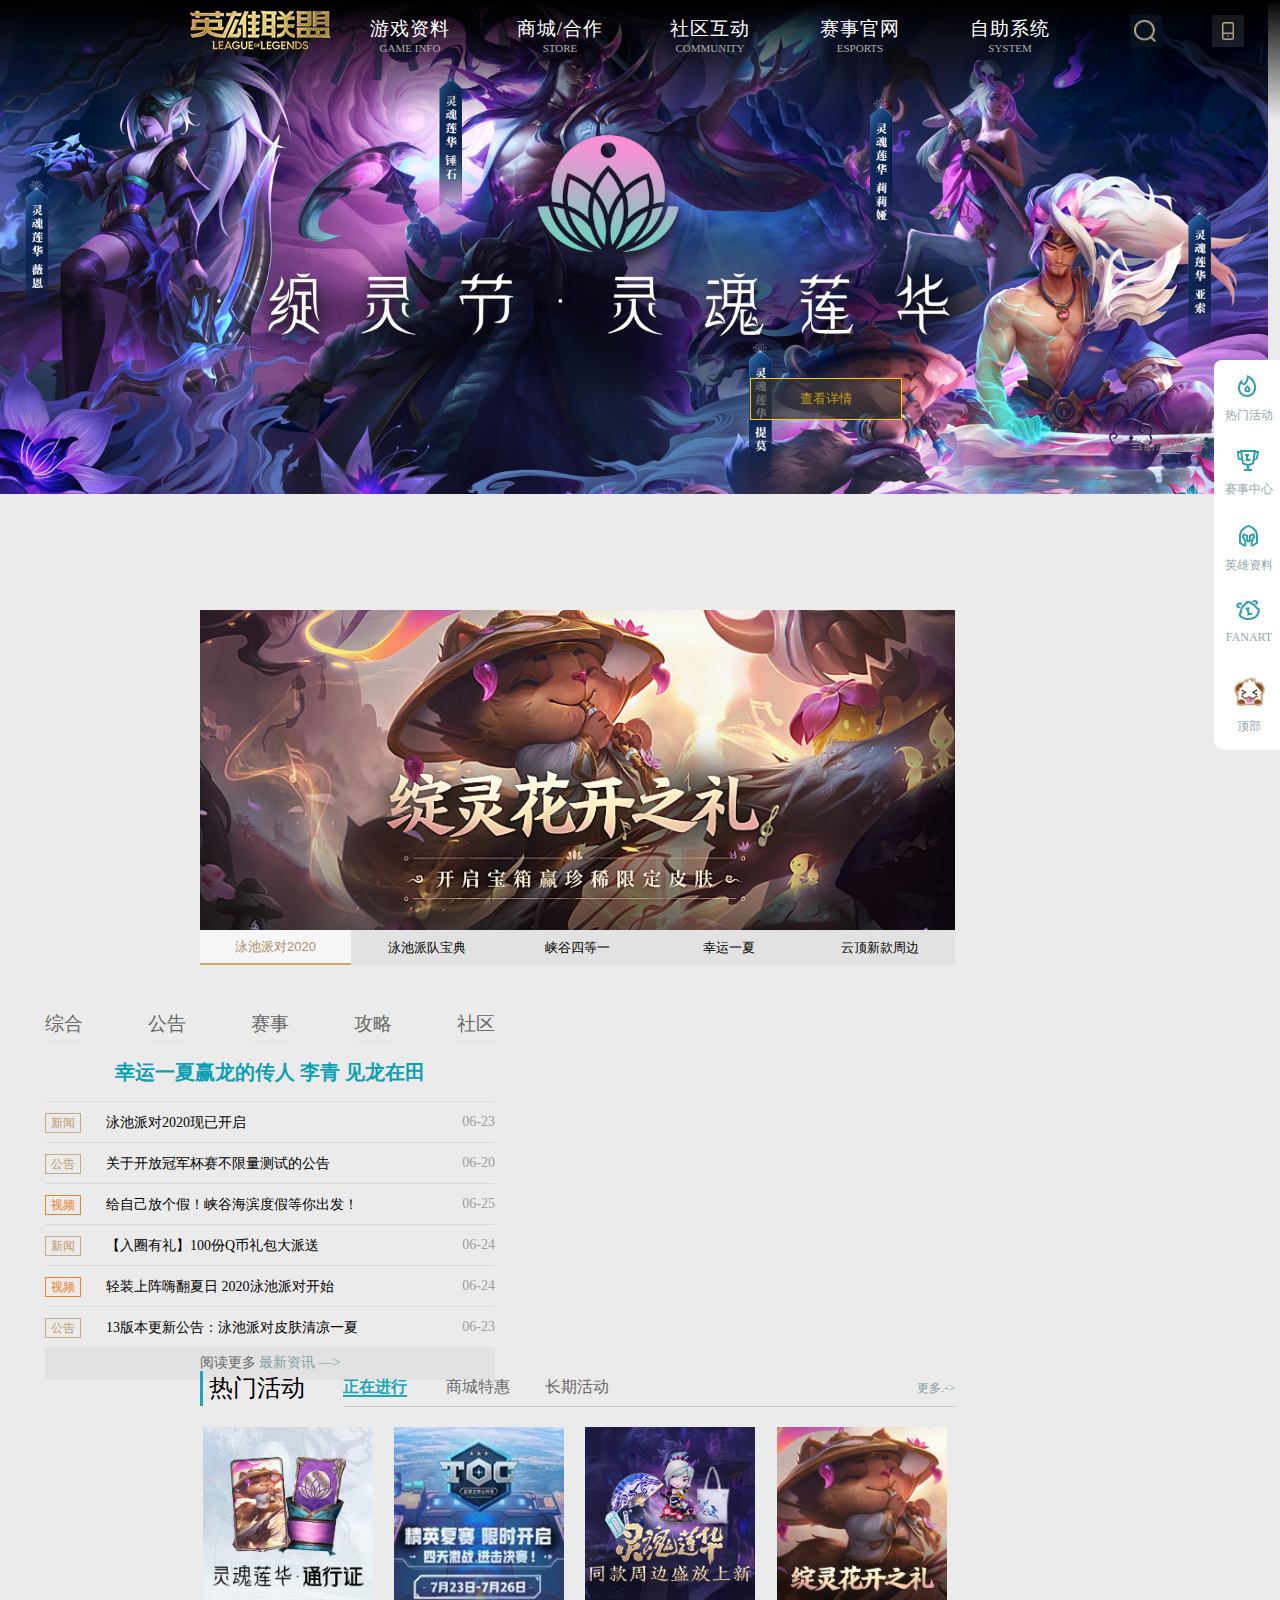
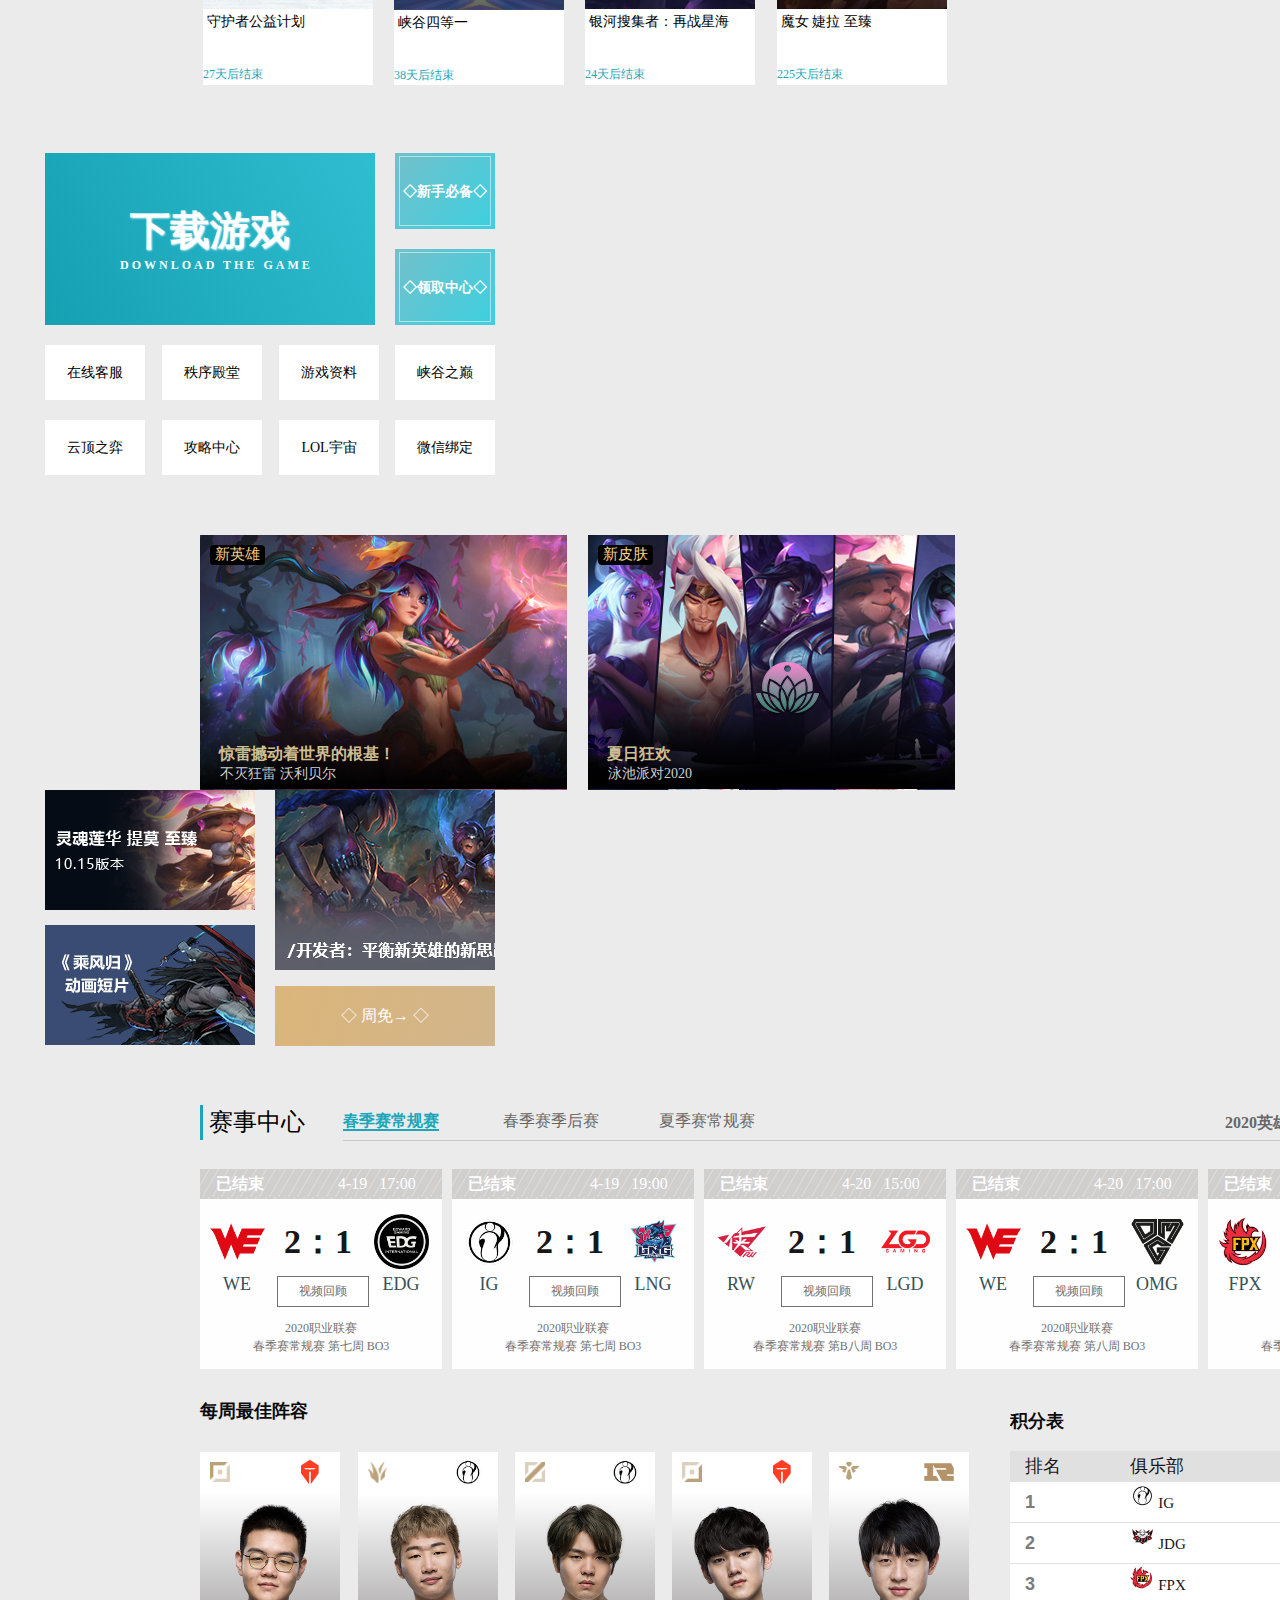
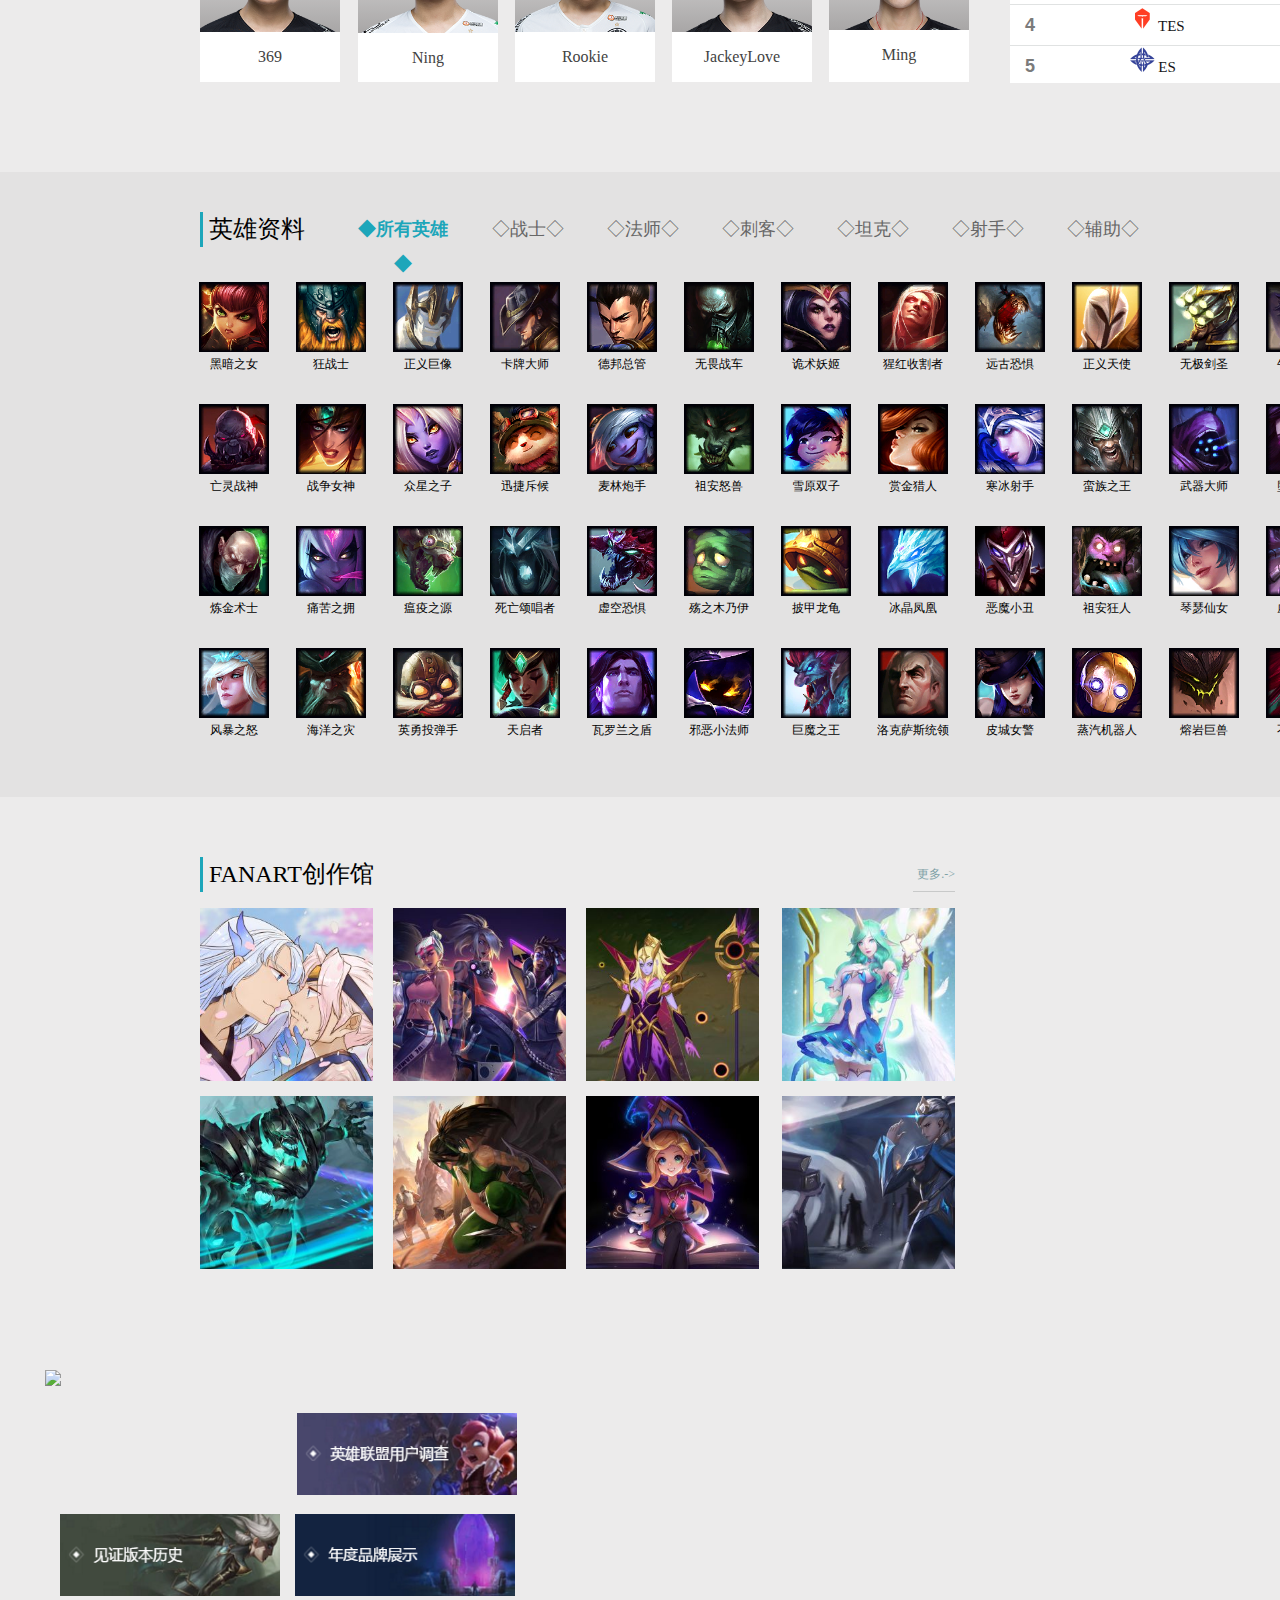
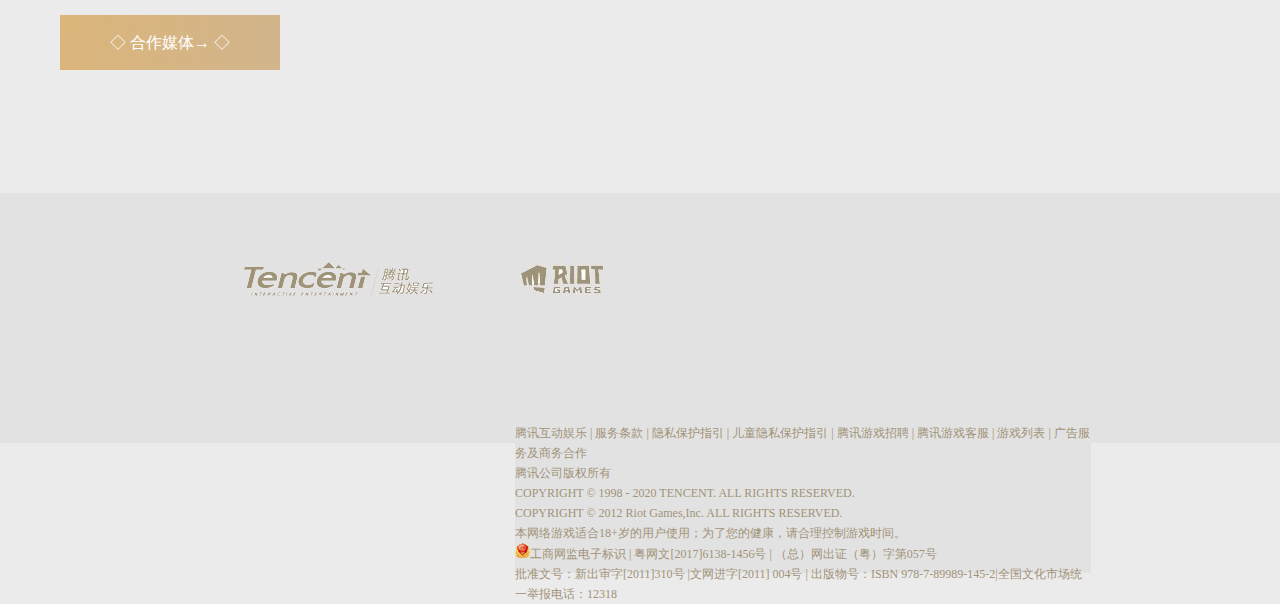
==== sign-index.html @ ac01cfb5 "154546" ====
<!DOCTYPE html>
<html lang="en">
<head>
    <meta charset="UTF-8">
    <base target="_blank" />     <!--全局定义a标签打开通过新窗口打开_black -->
    <meta name="viewport" content="width=device-width, initial-scale=1.0">
    <title>英雄联盟登录页面</title>
    <link rel="stylesheet" href="css/sign-index.css" type="text/css" media="all"/>
</head>
<body>
<!-- 头部内容 -->
<img src="img/000.jpg" id='big-img'>
<div id='comm-topact' name='comm-topact'>
    <a href="index.html" target="_blank"><img src="img/logo-public.png"></a>
    <ul class='head-ul'>
        <li>
            <a href="https://lol.qq.com/data/info-heros.shtml">
                <span class="head-ul-title">游戏资料</span>
                <span class="head-ul-subtitle">GAME INFO</span>
            </a>
        </li>
        <li>
            <a href="https://lolriotmall.qq.com/index.shtml">
                <span class="head-ul-title">商城/合作</span>
                <span class="head-ul-subtitle">STORE</span>
            </a>
        </li>
        <li>
            <a href="https://lol.qq.com/act/a20180904community/page1.html">
                <span class="head-ul-title">社区互动</span>
                <span class="head-ul-subtitle">COMMUNITY</span>
            </a>
        </li>
        <li>
            <a href="https://lpl.qq.com/">
                <span class="head-ul-title">赛事官网</span>
                <span class="head-ul-subtitle">ESPORTS</span>
            </a>
        </li>
        <li>
            <a href="http://lol.qq.com/act/a20170515rename/">
                <span class="head-ul-title">自助系统</span>
                <span class="head-ul-subtitle">SYSTEM</span>
            </a>
        </li>
    </ul>
</div>

<!-- 搜索/登录/手机端 -->
<div id='head-userinfo-normal'>
    <a href="https://lol.qq.com/search/index.shtml?order=sIdxTime&page=1&type=ALL&keyword=lol"><img src="img/6.jpg" id='img1'></a>
    <a href="https://lol.qq.com/app/index.html"><img src="img/7.jpg" id='img2'></a>
    <img src="img/9.jpg" id='img2-1'>
    <a href="sign-in-page.html"><img src="img/hollow.jpg" id='img3'></a>
    <div id='welcome' style="margin-left: 10px;">hollow <span style='margin-left: 5px;color:#fcebb8;'>欢迎</span></div>
    <a href="index.html" target="_self" id='sign'>[注销]</a>

    <div id="head-login-hover">
        <span>艾欧尼亚</span>   <span>hollow</span>

        <div class="middle">
            <div class="middle-left" style="float:left"><img src="img/head-login-hover-img.png" style="width: 60px;"><br>最强王者</div>
            <div class="middle-right">
                <span>99999<br><w>总场次</w></span>
                <span>100%<br><w>胜率</w></span>
                <span>99999<br><w>点券</w></span>
                <span>99999<br><w>蓝色精粹</w></span>
            </div>
        </div>

        <br><br><br><br>
        <a href="backstage.html" id='Personal-Center' style="cursor: pointer;">进入个人中心</a>
    </div>
</div>

<!-- 查看详情 -->
<div id="top-act-link">
    <a href="https://lol.qq.com/act/a20200624pool/index.html?e_code=507041"><span>查看详情</span></a>
</div>

<!-- 历史版本 -->
<div id='top-version'>
    当前游戏版本：<span>Ver10.13</span>
    <div id="top-version-link">
        <a href="http://lol.qq.com/gicp/news/410/31791235.html"><span>版本详情</span></a>
    </div>
</div>

<!-- 遮罩层 -->
<div id='head-normal'></div>
<!-- 隐藏div -->
<div class='head-nav-sub-inner'>
    <ul style="margin-left: 370px;">
        <li><a href="https://lol.qq.com/download.shtml?ADTAG=innercop.lol.web.top">游戏下载</a></li>
        <li><a href="https://lol.qq.com/data/newbie-what.shtml">新手指导</a></li>
        <li><a href="https://lol.qq.com/data/info-heros.shtml">资料库</a></li>
        <li><a href="https://lol.qq.com/tft/#/intro">云顶之弈</a></li>
        <li><a href="https://101.qq.com/?ADTAG=cooperation.glzx.web">攻略中心</a></li>
        <li><a href="https://lol.qq.com/nexus/pc/?chanid=127">开发者基地</a></li>
        <li><a href="https://lol.qq.com/act/a20171205hextech/">海克斯战利品库</a></li>
        <li><a href="https://yz.lol.qq.com/zh_CN/">英雄联盟宇宙</a></li>
    </ul>
    <ul>
        <li><a href="https://lol.qq.com/comm-htdocs/pay/new_index.htm?t=lol">点券充值</a></li>
        <li><a href="https://daoju.qq.com/lol/">道具城</a></li>
        <li><a href="https://lolriotmall.qq.com/index.shtml?ADTAG=lol.rk.gw.top&adunionsid=gwtop">周边商城</a></li>
        <li><a href="https://lol.qq.com/act/a20161011mvm/index.htm">LOL桌游</a></li>
        <li><a href="https://lpl.qq.com/es/act/a20170731cmb/">LOL信用卡</a></li>
        <li><a href="https://cafe.qq.com/tpl/lol/index.html">网吧特权</a></li>
        <li><a href="https://lol.qq.com/act/a20181124novel/?ADTAG=innercop.lol.web.top">电竞小说</a></li>
    </ul>
    <ul>
        <li><a href="https://lol.qq.com/act/a20180904community/page1.html">官方社区</a></li>
        <li><a href="https://lol.qq.com/v/v2/index.shtml">视频中心</a></li>
        <li><a href="https://bbs.lol.qq.com/forum.php">官方论坛</a></li>
        <li><a href="https://lol.qq.com/act/a20160425wxlol/">官方微信</a></li>
        <li><a href="https://weibo.com/login.php">官方微博</a></li>
        <li><a href="https://tr.lol.qq.com/">玩家创作观</a></li>
        <li><a href="https://kol.qq.com/">作者入驻计划</a></li>
        <li><a href="https://lol.qq.com/act/a20180418yxny/">玩家服务</a></li>
    </ul>
    <ul>
        <li><a href="https://lpl.qq.com/es/lpl/2020/">LPL职业联赛</a></li>
        <li><a href="https://lpl.qq.com/es/ldl/2020/">LDL发展联赛</a></li>
        <li><a href="https://lpl.qq.com/es/worlds/2019/index.html">全球总决赛</a></li>
        <li><a href="https://lpl.qq.com/act/a20191127allstar/index.html">全明星赛</a></li>
        <li><a href="https://lpl.qq.com/es/msc/2020/">季中杯</a></li>
        <li><a href="https://lpl.qq.com/act/a20191125dmcup/index.html">德玛西亚杯</a></li>
        <li><a href="https://lpl.qq.com/es/lcl/2020/index.html">全国高校联赛</a></li>
    </ul>
    <ul>
        <li><a href="https://kf.qq.com/product/lol.html?pc_scene=web">联系客服</a></li>
        <li><a href="https://lol.qq.com/act/a20170608transferzone/index.html?ADTAG=innercop.lol.web.top">转区系统</a></li>
        <li><a href="https://lol.qq.com/act/a20151118fh/">封号查询</a></li>
        <li><a href="https://lol.qq.com/act/a20200227logout/">账号注销</a></li>
        <li><a href="https://lol.qq.com/act/a20190528lolscore/">信誉分系统</a></li>
        <li><a href="https://lol.qq.com/act/a20150326dqpd/">服务器状态查询</a></li>
        <li><a href="https://lol.qq.com/act/a20171108ambient/index.html">秩序殿堂</a></li>
        <li><a href="https://lol.qq.com/act/a20191210super/index.shtml">峡谷之巅</a></li>
    </ul>
</div>

<!-- 首页内容  -->
<div id='Home-page-content'>
    <div class='promo'>
        <div class='promo-1'>
            <a href="https://lol.qq.com/act/a20200624pool/index.html?e_code=500131"><img src="img/1.jpeg"></a>
            <a href="https://lol.qq.com/news/detail.shtml?docid=8394334515208474538&e_code=500130"><img src="img/2.jpeg"></a>
            <a href="https://lol.qq.com/act/a20200529pool/index.html?e_code=500134"><img src="img/3.jpeg"></a>
            <a href="https://lol.qq.com/act/a20200626lucky/index.html?e_code=500130"><img src="img/4.jpeg"></a>
            <a href="https://lolriotmall.qq.com/list.shtml?ADTAG=lolriotmall.pc.lolgw.ad&e_code=500134&tagid=327"><img src="img/5.jpeg"></a>
        </div>
        <div class='promo-2'>
            <input type="button" value="泳池派对2020" style="color:#ab8e66;background-color:#f7f6f6;border-bottom: 2px #cea861 solid">
            <input type="button" value="泳池派队宝典">
            <input type="button" value="峡谷四等一">
            <input type="button" value="幸运一夏">
            <input type="button" value="云顶新款周边">
        </div>
    </div>
    <!-- 新闻 -->
    <div class='r-promo'>
        <ul class="part-ul-title">
            <li style="margin-right:65px;">综合</li>
            <li style="margin-right:65px;">公告</li>
            <li>赛事</li>
            <li style="margin-left:65px;">攻略</li>
            <li style="margin-left:65px;">社区</li>
        </ul>
        <a href="https://lol.qq.com/act/a20200626lucky/index.html?docid=15998195233830277524" style="display: block;"><b>幸运一夏赢龙的传人 李青 见龙在田</b></a>
        <a href="https://lol.qq.com/news/detail.shtml?docid=8394334515208474538" style="display: none;"><b>泳池派对2020现已开启</b></a>
        <a href="https://lol.qq.com/v/v2/detail.shtml?docid=4212677861653074041" style="display: none;"><b>英雄麦克疯：缜密思路造就不败金身，全胜滔搏势</b></a>
        <a href="https://lol.qq.com/news/detail.shtml?docid=11683151068853094671" style="display: none;"><b>团战时期ADC到底应该如何站位，打谁才是首要</b></a>
        <a href="https://www.dadianjing.cn/info/48760.html?docid=6827360182686813266" style="display: none;"><b>外国网友看LPL-TES EDG：生活似乎对“淀粉”</b></a>
        <div class='part-ul-content'>
            <!-- 综合 -->
            <ul style="display: block;">
                <li><div class='xwen'>新闻</div><a href="https://lol.qq.com/news/detail.shtml?docid=8394334515208474538">泳池派对2020现已开启</a><span>06-23</span></li>
                <li><div class='ggao'>公告</div><a href="https://lol.qq.com/news/detail.shtml?docid=9309559812855113576">关于开放冠军杯赛不限量测试的公告</a><span>06-20</span></li>
                <li><div class='sping'>视频</div><a href="https://lol.qq.com/v/v2/detail.shtml?docid=103807286796765802">给自己放个假！峡谷海滨度假等你出发！</a><span>06-25</span></li>
                <li><div class='xwen'>新闻</div><a href="https://lol.qq.com/news/detail.shtml?docid=13626805041991976652">【入圈有礼】100份Q币礼包大派送</a><span>06-24</span></li>
                <li><div class='sping'>视频</div><a href="hhttps://lol.qq.com/v/v2/detail.shtml?docid=12176404362958963153">轻装上阵嗨翻夏日 2020泳池派对开始</a><span>06-24</span></li>
                <li><div class='ggao'>公告</div><a href="http://lol.qq.com/gicp/news/410/31791235.html?docid=12795953497911157690">13版本更新公告：泳池派对皮肤清凉一夏</a><span>06-23</span></li>
            </ul>
            <!-- 公告 -->
            <ul>
                <li><div class='ggao'>公告</div><a href="https://lol.qq.com/news/detail.shtml?docid=2786896027303154198">关于召唤师峡谷平衡性漏洞的说明</a><span>06-19</span></li>
                <li><div class='ggao'>公告</div><a href="https://lol.qq.com/news/detail.shtml?docid=3857344175978769220">泳池派对2020专题页面错误更正公告</a><span>06-24</span></li>
                <li><div class='xwen'>新闻</div><a href="https://lol.qq.com/act/a20200421weekfree/index.html?docid=11322396674856129839">6月26日免费英雄更新公告</a><span>06-24</span></li>
                <li><div class='ggao'>公告</div><a href="http://lol.qq.com/gicp/news/410/31791235.html?docid=12795953497911157690">10.13版本更新公告：泳池派对皮肤清凉一夏</a><span>06-23</span></li>
                <li><div class='ggao'>公告</div><a href="http://lol.qq.com/gicp/news/662/31791263.html?docid=6729575554284216126">10.13云顶之弈更新：装备限持星系来袭！</a><span>06-23</span></li>
                <li><div class='ggao'>公告</div><a href="https://lol.qq.com/news/detail.shtml?docid=9309559812855113576">关于开放冠军杯赛不限量测试的公告</a><span>06-20</span></li>
            </ul>
            <!-- 赛事 -->
            <ul>
                <li><div class='yle'>娱乐</div><a href="https://lol.qq.com/news/detail.shtml?docid=9654154481542312990">谁能阻止TES？IG与FPX可能性最大 但要满足这几...</a><span>06-27</span></li>
                <li><div class='sping'>视频</div><a href="https://lol.qq.com/v/v2/detail.shtml?docid=254601061968744290">英雄麦克疯：IG发育型上单回归黑暗势力喜提首胜</a><span>06-27</span></li>
                <li><div class='sping'>视频</div><a href="https://lol.qq.com/v/v2/detail.shtml?docid=9665605422575087111">我是选手：正义巨像，英雄登场</a><span>06-27</span></li>
                <li><div class='sping'>视频</div><a href="https://lol.qq.com/v/v2/detail.shtml?docid=6740299057922833432">选手靠谱时刻：knight和369采访秀恩爱？</a><span>06-27</span></li>
                <li><div class='xwen'>新闻</div><a href="https://lol.qq.com/news/detail.shtml?docid=6686085271757440092">重磅！亚奥理事会与国际电子竞技联合会达成战略...</a><span>06-27</span></li>
                <li><div class='yle'>娱乐</div><a href="https://lol.qq.com/news/detail.shtml?docid=9405799436311725229">FPX拒绝连败！SN志在两连胜</a><span>06-27</span></li>
            </ul>
            <!-- 攻略 -->
            <ul>
                <li><div class='sping'>视频</div><a href="https://lol.qq.com/v/v2/detail.shtml?docid=9344781319092582532">云顶之弈10.12高效上分阵容，一套源计划，轻松...</a><span>06-23</span></li>
                <li><div class='jxue'>教学</div><a href="https://lol.qq.com/news/detail.shtml?docid=8929839599932047422">左手六剑 右手六法——剑圣锐雯引领云顶10.12...</a><span>06-20</span></li>
                <li><div class='jxue'>教学</div><a href="https://lol.qq.com/news/detail.shtml?docid=5253086613782716854">10.12版本改动浅析 带上疾跑去征服世界吧！</a><span>06-20</span></li>
                <li><div class='jxue'>教学</div><a href="https://www.chaofan.com/news/lg5sjswsk8wnhke.html?docid=6671447800094168045">【排位黑科技】全能石是解开艾克封印的钥匙？</a><span>06-19</span></li>
                <li><div class='jxue'>教学</div><a href="http://l.zhangyoubao.com/news/3339809117998423987?docid=11724404719198451907/">高分段亦可快速上分：源计划新理解助你冠绝云顶</a><span>06-19</span></li>
                <li><div class='sping'>视频</div><a href="https://lol.qq.com/v/v2/detail.shtml?docid=6489839596945476356">最新SSS级吃分阵容抢先看！10.12最稳上分阵容！</a><span>06-18</span></li>
            </ul>
            <!-- 社区 -->
            <ul>
                <li><div class='sshi'>赛事</div><a href="https://www.dadianjing.cn/info/48758.html?docid=16852423123769537227">6月27日LPL海报：SN“画龙点睛”DMO“训狮表演”</a><span>06-27</span></li>
                <li><div class='sshi'>赛事</div><a href="https://lol.qq.com/news/detail.shtml?docid=565060660554638483">外国网友看LPL-iG V5：TS每一局都在上路开棋牌室</a><span>06-26</span></li>
                <li><div class='sshi'>赛事</div><a href="https://lol.qq.com/news/detail.shtml?docid=11827627702958251362">不破不立！既然Tian的“拙”藏不住 FPX何不下一...</a><span>06-26</span></li>
                <li><div class='sshi'>赛事</div><a href="https://www.scoregg.com/p/1155900?iframe=qq&docid=3470406989928267580">神评：什么时候来个周淑怡Rita鼓鼓同台？</a><span>06-26</span></li>
                <li><div class='yle'>娱乐</div><a href="https://www.chaofan.com/news/lorsqsosyk6kszl.html?docid=15471214025682806109">LPL排位日记：左手尝试开发安妮 Junjia苦练雪人？</a><span>06-25</span></li>
                <li><div class='sshi'>赛事</div><a href="https://www.scoregg.com/p/1155644?iframe=qq&docid=14763944423218236164">[里程碑] LNG.Duan个人LPL助攻数达到2000</a><span>06-24</span></li>
            </ul>
            <a href="https://lol.qq.com/news/index.shtml">
                <div class='part-ul-div'>阅读更多<span> 最新资讯 —></span></div>
            </a>
        </div>
    </div>

<!-- 热门活动 -->
<div id='activity' name='activity'>
    <div id='activity-hot'>&nbsp;热门活动</div>
    <div id='underway'>
        <span style="border-bottom:2px solid #1da6ba;color:#1da6ba;font-weight:bold;">正在进行</span>
        <span>商城特惠</span><span>长期活动</span>
    </div>
    <a href="https://lol.qq.com/activity/index.shtml" id='activity-more'>更多.-></a><br><br>
<!-- 正在进行 -->
<ul>
    <a href="https://lol.qq.com/act/a20191206charity/page3.html?e_code=500135">
        <div id='content' style="margin-left: 3px;">
            <img src="img/hot1.jpg" alt="守护者公益计划">&nbsp;守护者公益计划<span>27天后结束</span>
            <div id='content-inner'><span>守护者公益计划</span>2020慈善售卖 峡谷医院<br>2020-06-26 - 2020-07-24</div>
        </div>
    </a>
    <a href="https://lol.qq.com/act/a20200529pool/index.html?e_code=500135">
        <div id='content' style="margin-left: 21px;">
            <img src="img/hot2.jpg" alt="峡谷四等一">&nbsp;峡谷四等一<span>38天后结束</span>
            <div id='content-inner'><span>峡谷四等一</span>完成任务即有机会抽取泳池派对限定皮肤<br>2020-06-12 - 2020-07-22</div>
        </div>
    </a>
    <a href="https://lol.qq.com/act/a20200506tftgather/index.html?e_code=500135">
        <div id='content' style="margin-left: 21px;">
            <img src="img/hot3.jpg" alt="银河搜集者：再战星海">&nbsp;银河搜集者：再战星海<span>24天后结束</span>
            <div id='content-inner'><span>银河搜集者：再战星海</span>10.12版本卡牌集结，了解最新动态，领取丰厚奖励<br>2020-06-8 - 2020-07-8</div>
        </div>
    </a>
    <a href="https://lol.qq.com/act/a20171205hextech/?e_code=500135">
        <div id='content' style="margin-left: 22px;">
            <img src="img/hot4.jpg" alt="魔女 婕拉 至臻">&nbsp;魔女 婕拉 至臻<span>225天后结束</span>
            <div id='content-inner'><span>魔女 婕拉 至臻</span>100 至臻点（2020）兑换<br>2020-04-17 - 2021-01-29</div>
        </div>
    </a>
</ul>
<!-- 商城特惠 -->
<ul style="display: none;">
    <a href="https://lol.qq.com/act/a20200310blackfrost/index.html">
        <div id='content' style="margin-left: 3px;">
            <img src="img/hot5.jpg" title="黯星2020">&nbsp;&nbsp;黯星2020<span>长期活动</span>
            <div id='content-inner'><span>黯星2020</span>全新皮肤和炫彩上线<br>开启时间：2020-03-10</div>
        </div>
    </a>
    <a href="https://lol.qq.com/act/a20190909starguardian/index.html?e_code=489818#nav6">
        <div id='content' style="margin-left: 21px;">
            <img src="img/hot6.jpg" title="小小英雄第四系列">&nbsp;&nbsp;小小英雄第四系列<span>长期活动</span>
            <div id='content-inner'><span>小小英雄第四系列</span>软软、小志、团子、向你报到！<br>开启时间：2019-08-20</div>
        </div>
    </a>
    <a href="https://lol.qq.com/act/a20200624pool/index.html?e_code=500135">
        <div id='content' style="margin-left: 21px;">
            <img src="img/hot7.jpg" title="泳池派对2020">&nbsp;&nbsp;泳池派对2020<span>25天后结束</span>
            <div id='content-inner'><span>泳池派对2020</span>夏日狂欢<br>2020-06-24 - 2020-07-22</div>
        </div>
    </a>
    <a href="https://lolriotmall.qq.com/act/a20200611Book/index.html?ADTAG=lolriotmall.pc.lolhdzx.ad?e_code=500135">
        <div id='content' style="margin-left: 22px;">
            <img src="img/hot8.jpg" title="LOL官方设定集">&nbsp;&nbsp;LOL官方设定集<span>14天后结束</span>
            <div id='content-inner'><span>LOL官方设定集</span>LOL官方设定集首发上线，为您带来符文大陆的故事。<br>2020-0-12 - 2020-06-30</div>
        </div>
    </a>
</ul>
<!-- 长期活动 -->
<ul style="display: none;">
    <a href="https://lol.qq.com/act/a20200529eternals/index.html?e_code=500135">
        <div id='content' style="margin-left: 3px;">
            <img src="img/hot9.jpg" title="英雄联盟：永恒星碑">&nbsp;&nbsp;英雄联盟：永恒星碑<span>长期活动</span>
            <div id='content-inner'><span>英雄联盟：永恒星碑</span>即刻解锁，记录你的游戏精彩时刻<br>开启时间：2020-05-29</div>
        </div>
    </a>
    <a href="https://lolriotmall.qq.com/act/a20200113LPL/index.html?ADTAG=lolriotmall.pc.lolhdzx.ad">
        <div id='content' style="margin-left: 21px;">
            <img src="img/hot10.jpg" title="LPL X NIKE联名队服">&nbsp;&nbsp;LPL X NIKE联名队服<span>长期活动</span>
            <div id='content-inner'><span>LPL X NIKE联名队服</span>选手同款，LPL X NIKE联名队服已上线<br>开启时间：20120-01-13</div>
        </div>
    </a>
    <a href="https://lol.qq.com/act/a2019100110th/rewards.html?e_code=492752#anchor1">
        <div id='content' style="margin-left: 21px;">
            <img src="img/hot11.jpg" title="十周年最强福利">&nbsp;&nbsp;十周年最强福利<span>长期活动</span>
            <div id='content-inner'><span>十周年最强福利</span>限定皮肤 回馈 无限火力归来<br>2019-10-18</div>
        </div>
    </a>
    <a href="https://lol.qq.com/act/a20190528lolscore/?e_code=489313">
        <div id='content' style="margin-left: 22px;">
            <img src="img/hot12.jpg" title="英雄联盟信誉分查询">&nbsp;&nbsp;英雄联盟信誉分查询<span>长期活动</span>
            <div id='content-inner'><span>英雄联盟信誉分查询</span>希望各位玩家保持良好游戏行为，一起营造健康的游戏环境！<br>2019-09-09</div>
        </div>
    </a>
</ul>
</div>
<!-- 下载游戏 -->
<div id='download'>
    <a href="https://lol.qq.com/download.shtml?ADTAG=lolweb.v3" class='download-a'>
        <span class='download-chinese-word'>下载游戏</span>
        <span class='download-english-word'>DOWNLOAD THE GAME</span>
    </a>
    <a href="https://lol.qq.com/act/a20181228bootcamp/index.html" class='novice'><span>◇新手必备◇</span></a>
    <a href="https://lol.qq.com/act/a20180929awards/index.html?ADTAG=lolweb.v3#box2" class='receive'><span>◇领取中心◇</span></a>
    <ul>
        <a href="https://kf.qq.com/product/lol.html?pc_scene=web"><li style="margin-right: 17px;">在线客服</li></a>
        <a href="https://lol.qq.com/act/a20171108ambient/index.html"><li style="margin-right: 17px;">秩序殿堂</li></a>
        <a href="https://lol.qq.com/data/info-heros.shtml"><li style="margin-right: 16px;">游戏资料</li></a>
        <a href="https://lol.qq.com/act/a20191210super/index.shtml"><li>峡谷之巅</li></a>
        <a href="https://lol.qq.com/tft/#/intro"><li style="margin-right: 17px;">云顶之弈</li></a>
        <a href="https://101.qq.com/?ADTAG=cooperation.glzx.web"><li style="margin-right: 17px;">攻略中心</li></a>
        <a href="https://yz.lol.qq.com/zh_CN/"><li style="margin-right: 16px;">LOL宇宙</li></a>
        <a href="https://lol.qq.com/act/a20190507lolbdzx/index.html"><li>微信绑定</li></a>
    </ul>
</div>

<!-- 新英雄/新皮肤 -->
<div id="new-hero-and-skin">
    <div class='new-hero'>
        <a>新英雄</a>
        <span class='new-hero-title'>惊雷撼动着世界的根基！</span>
        <span class='new-hero-Subtitle'>不灭狂雷 沃利贝尔</span>
        <!-- 遮罩层 -->
        <div class='new-hero-normal'></div>
        <!-- 隐藏div -->
        <div class='new-hero-inner'>
            <span>不灭狂雷 沃利贝尔</span><a href="https://lol.qq.com/act/a20200513volibear/index.html"><input type="button" value="查看详情 →"></a>
        </div>
    </div>

    <div class='new-skin'>
        <a>新皮肤</a>
        <span class='new-skin-title'>夏日狂欢</span>
        <span class='new-skin-Subtitle'>泳池派对2020</span>
        <!-- 遮罩层 -->
        <div class='new-skin-normal'></div>
        <!-- 隐藏div -->
        <div class='new-skin-inner'>
            <span>西部天使2020</span><a href="https://lol.qq.com/act/a20200624pool/index.html"><input type="button" value="查看详情 →"></a>
        </div>
    </div>
</div>
</div>

<!-- 周免/西部天使/开发者日志 -->
<div id='week-free'>
    <div class='week-free-first'>
        <div class='first-inner'>
            <a href="http://lol.qq.com/gicp/news/410/31594096.html"><input type="button" value="查看详情"></a>
        </div>
    </div>
    
    <a href="http://lol.qq.com/nexus/pc/?chanid=127" class='week-free-second'>
        <div class='second-inner'>
            <span>/开发者日志：风暴欲临</span><br><span>沃利贝尔更新的最新进展，提前了解他的模型、语音及更多信息。</span>
        </div>
    </a>
    <a href="https://lol.qq.com/act/a20200407faction/index.html" class='week-free-third'></a>
    <div class='week-free-fourth'>◇ 周免→ ◇</div>
</div>

<!--周免 -->
<div class='free-hero'>
    <ul>
        <a href="https://lol.qq.com/data/info-defail.shtml?id=6" title="厄加特"><li style="background-image: url(img/hero/ejiate.png);background-size: 35px;"></li></a>
        <a href="https://lol.qq.com/data/info-defail.shtml?id=11" title="易"><li style="background-image: url(img/hero/jiansheng.png);background-size: 35px;"></li></a>
        <a href="https://lol.qq.com/data/info-defail.shtml?id=13" title="瑞兹"><li style="background-image: url(img/hero/liulang.png);background-size: 35px;"></li></a>
        <a href="https://lol.qq.com/data/info-defail.shtml?id=17" title="提莫"><li style="background-image: url(img/hero/timo.png);background-size: 35px;"></li></a>
        <a href="https://lol.qq.com/data/info-defail.shtml?id=22" title="艾希"><li style="background-image: url(img/hero/hanbing.png);background-size: 35px;"></li></a>
        <a href="https://lol.qq.com/data/info-defail.shtml?id=23" title="泰达米尔"><li style="background-image: url(img/hero/manwang.png);background-size: 35px;"></li></a>
        <a href="https://lol.qq.com/data/info-defail.shtml?id=69" title="卡西奥佩妮"><li style="background-image: url(img/hero/shenv.png);background-size: 35px;"></li></a>
        <a href="https://lol.qq.com/data/info-defail.shtml?id=85" title="凯南"><li style="background-image: url(img/hero/kainan.png);background-size: 35px;"></li></a>
        <a href="https://lol.qq.com/data/info-defail.shtml?id=86" title="盖伦"><li style="background-image: url(img/hero/gailun.png);background-size: 35px;"></li></a>
        <a href="https://lol.qq.com/data/info-defail.shtml?id=115" title="吉格斯"><li style="background-image: url(img/hero/zhadanren.png);background-size: 35px;"></li></a>
        <a href="https://lol.qq.com/data/info-defail.shtml?id=117" title="璐璐"><li style="background-image: url(img/hero/lulu.png);background-size: 35px;"></li></a>
        <a href="https://lol.qq.com/data/info-defail.shtml?id=121" title="卡兹克"><li style="background-image: url(img/hero/tanglang.png);background-size: 35px;"></li></a>
        <a href="https://lol.qq.com/data/info-defail.shtml?id=126" title="杰斯"><li style="background-image: url(img/hero/jiesi.png);background-size: 35px;"></li></a>
        <a href="https://lol.qq.com/data/info-defail.shtml?id=133" title="奎因"><li style="background-image: url(img/hero/kuiyin.png);background-size: 35px;"></li></a>
        <a href="https://lol.qq.com/data/info-defail.shtml?id=154" title="扎克"><li style="background-image: url(img/hero/zhake.png);background-size: 35px;"></li></a>
        <a href="https://lol.qq.com/data/info-defail.shtml?id=201" title="布隆"><li style="background-image: url(img/hero/bulong.png);background-size: 35px;"></li></a>
        <a href="https://lol.qq.com/data/info-defail.shtml?id=236" title="卢锡安"><li style="background-image: url(img/hero/luxian.png);background-size: 35px;"></li></a>
        <a href="https://lol.qq.com/data/info-defail.shtml?id=427" title="艾翁"><li style="background-image: url(img/hero/cuishen.png);background-size: 35px;"></li></a>
        <a href="https://lol.qq.com/data/info-defail.shtml?id=517" title="塞拉斯"><li style="background-image: url(img/hero/sailasi.png);background-size: 35px;"></li></a>
    </ul>
</div>

<!-- 皮肤介绍隐藏div -->
<div id='new-skin-container'>
    <ul>
        <a href="https://lol.qq.com/act/a20200526astronaut/index.html">
            <li class='new-skin-1'>
                <img src="img/new-skin-1.jpg"><div class='new-skin-1-1'>宇航员2020</div>
            </li>
        </a>
        <a href="https://lol.qq.com/act/a20200424fpxskin/index.html">
            <li class='new-skin-2'>
                <img src="img/new-skin-2.jpg"><div class='new-skin-2-2'>FPX冠军皮肤</div>
            </li>
        </a>
        <a href="https://lol.qq.com/act/a20200415fpxpreorder/index.html">
            <li class='new-skin-3'>
                <img src="img/new-skin-3.jpg"><div class='new-skin-3-3'>FPX浴火涅槃大礼包</div>
            </li>
        </a>
        <a href="https://lol.qq.com/act/a20200417coven/index.html">
            <li class='new-skin-4'>
                <img src="img/new-skin-4.jpg"><div class='new-skin-4-4'>魔女2020</div>
            </li>
        </a>
        <a href="https://lol.qq.com/act/a20200407worldbreaker/index.html">
            <li class='new-skin-5'>
                <img src="img/new-skin-5.jpg"><div class='new-skin-5-5'>创世魔神2020</div>
            </li>
        </a>
        <a href="https://lol.qq.com/act/a20200402aprilfool/index.html">
            <li class='new-skin-6'>
                <img src="img/new-skin-6.jpg"><div class='new-skin-6-6'>愚人节2020</div>
            </li>
        </a>
        <a href="https://lol.qq.com/act/a20200329rpg/index.html">
            <li class='new-skin-7' style="float: right;margin-right: 0px;">
                <img src="img/new-skin-7.jpg"><div class='new-skin-7-7'>峡谷勇者2020</div>
            </li>
        </a>
    </ul>
</div>

<!-- 赛事中心 -->
<div id='match-center'>
    <div id='match-center-title'>&nbsp;赛事中心</div>
    <div id='match-center-subtitle'>
        <span style="border-bottom:2px solid #1da6ba;color:#1da6ba;font-weight:bold;">春季赛常规赛</span>
        <span>春季赛季后赛</span><span>夏季赛常规赛</span>
    </div>
    <a href="https://lpl.qq.com/es/lpl/2020/" class='match-center-occupation'>2020英雄联盟职业联赛</a>
    <a href="https://lpl.qq.com/" id='match-center-more'>更多.-></a><br><br>
<!-- 春季赛常规赛 -->
<ul>
    <div id='match-center-div-1' class="show1">
        <li style="margin-right: 10px;">
            <div class='match-center-li'>已结束 <span>4-19 &nbsp;&nbsp;17:00</span></div>

            <div class='match-center-left-img'><img src='img/WE.png'>WE</div>
            <div class='match-center-score'>2：1<a href="https://lpl.qq.com/es/video_detail.shtml?nid=36240" class='video-review'>视频回顾</a></div>
            <div class='match-center-right-img'><img src='img/EDG.png'>EDG</div>
            <div class='match-center-foot'>2020职业联赛<br>春季赛常规赛 第七周 BO3</div>
        </li>

        <li style="margin-right: 10px;">
            <div class='match-center-li'>已结束 <span>4-19 &nbsp;&nbsp;19:00</span></div>

            <div class='match-center-left-img'><img src='img/IG.png'>IG</div>
            <div class='match-center-score'>2：1<a href="https://lpl.qq.com/es/video_detail.shtml?nid=36247" class='video-review'>视频回顾</a></div>
            <div class='match-center-right-img'><img src='img/LNG.png'>LNG</div>
            <div class='match-center-foot'>2020职业联赛<br>春季赛常规赛 第七周 BO3</div>
        </li>

        <li style="margin-right: 10px;">
            <div class='match-center-li'>已结束 <span>4-20 &nbsp;&nbsp;15:00</span></div>

            <div class='match-center-left-img'><img src='img/RW.png'>RW</div>
            <div class='match-center-score'>2：1<a href="https://lpl.qq.com/es/video_detail.shtml?nid=36255" class='video-review'>视频回顾</a></div>
            <div class='match-center-right-img'><img src='img/LGD.png'>LGD</div>
            <div class='match-center-foot'>2020职业联赛<br>春季赛常规赛 第B八周 BO3</div>
        </li>

        <li style="margin-right: 10px;">
            <div class='match-center-li'>已结束 <span>4-20 &nbsp;&nbsp;17:00</span></div>

            <div class='match-center-left-img'><img src='img/WE.png'>WE</div>
            <div class='match-center-score'>2：1<a href="https://lpl.qq.com/es/video_detail.shtml?nid=36263" class='video-review'>视频回顾</a></div>
            <div class='match-center-right-img'><img src='img/OMG.png'>OMG</div>
            <div class='match-center-foot'>2020职业联赛<br>春季赛常规赛 第八周 BO3</div>
        </li>

        <li style="margin-right: 0px;">
            <div class='match-center-li'>已结束 <span>4-20 &nbsp;&nbsp;19:00</span></div>

            <div class='match-center-left-img'><img src='img/FPX.png'>FPX</div>
            <div class='match-center-score'>2：1<a href="https://lpl.qq.com/es/video_detail.shtml?nid=36266" class='video-review'>视频回顾</a></div>
            <div class='match-center-right-img'><img src='img/TES.png'>TES</div>
            <div class='match-center-foot'>2020职业联赛<br>春季赛常规赛 第八周 BO3</div>
        </li>
<!-- 每周最佳阵容 -->
        <div id='people'><span>每周最佳阵容</span>
            <div style="margin-right: 18px;">
                <img src="img/top.png" class='people-img-1'>
                <img src='img/TES.png' class='people-img-2'>
                <img src='img/369.png' class='people-img-3'>
                369
            </div>
            <div style="margin-right: 17px;">
                <img src="img/wild.png" class='people-img-1'>
                <img src='img/IG.png' class='people-img-2'>
                <img src='img/Ning.png' class='people-img-3'>
                Ning
            </div>
            <div style="margin-right: 17px;">
                <img src="img/mid.png" class='people-img-1'>
                <img src='img/IG.png' class='people-img-2'>
                <img src='img/Rookie.png' class='people-img-3'>
                Rookie
            </div>
            <div style="margin-right: 17px;">
                <img src="img/lower.png" class='people-img-1'>
                <img src='img/TES.png' class='people-img-2'>
                <img src='img/JackeyLove.png' class='people-img-3'>
                JackeyLove
            </div>
            <div>
                <img src="img/auxiliary.png" class='people-img-1'>
                <img src='img/RNG.png' class="people-img-2">
                <img src='img/Ming.png' class='people-img-3'>
                Ming
            </div>
        </div>
<!--积分表 -->
        <div id='ranking-list-title'><span>积分表</span>
            <div class='ranking-list'>
                <div>
                    <span style="color:#151517;margin-left: 15px;display: inline-block;width: 100px;">排名</span>
                    <span style="display: inline-block;width: 120px;">俱乐部</span>
                    <span style="margin-left: 45px;display: inline-block;width: 50px;">胜负</span>
                    <span style="margin-left: 29px;display: inline-block;">积分</span>
                </div>
                <div>
                    <span class='ranking-list-span1'>1</span>
                    <span class='ranking-list-span2'><img src='img/IG.png'> IG</span>
                    <span class='ranking-list-span3'>14/2</span>
                    <span class='ranking-list-span4'>14</span>
                </div>
                <div>
                    <span class='ranking-list-span1'>2</span>
                    <span class='ranking-list-span2'><img src='img/JDG.png'> JDG</span>
                    <span class='ranking-list-span3'>12/2</span>
                    <span class='ranking-list-span4'>12</span>
                </div>
                <div>
                    <span class='ranking-list-span1'>3</span>
                    <span class='ranking-list-span2'><img src='img/FPX.png'> FPX</span>
                    <span class='ranking-list-span3'>12/4</span>
                    <span class='ranking-list-span4'>12</span>
                </div>
                <div>
                    <span class='ranking-list-span1'>4</span>
                    <span class='ranking-list-span2'><img src='img/TES.png'> TES</span>
                    <span class='ranking-list-span3'>11/5</span>
                    <span class='ranking-list-span4'>11</span>
                </div>
                <div>
                    <span class='ranking-list-span1'>5</span>
                    <span class='ranking-list-span2'><img src='img/ES.png'> ES</span>
                    <span class='ranking-list-span3'>11/5</span>
                    <span class='ranking-list-span4'>11</span>
                </div>
                <div>
                    <span class='ranking-list-span1'>6</span>
                    <span class='ranking-list-span2'><img src='img/EDG.png'> EDG</span>
                    <span class='ranking-list-span3'>9/7</span>
                    <span class='ranking-list-span4'>9</span>
                </div>
                <div>
                    <span class='ranking-list-span1'>7</span>
                    <span class='ranking-list-span2'><img src='img/RNG.png'> RNG</span>
                    <span class='ranking-list-span3'>8/8</span>
                    <span class='ranking-list-span4'>8</span>
                </div>
                <div>
                    <span class='ranking-list-span1'>8</span>
                    <span class='ranking-list-span2'><img src='img/WE.png'> WE</span>
                    <span class='ranking-list-span3'>8/8</span>
                    <span class='ranking-list-span4'>8</span>
                </div>
                <div>
                    <span class='ranking-list-span1'>9</span>
                    <span class='ranking-list-span2'><img src='img/VG.png'> VG</span>
                    <span class='ranking-list-span3'>7/9</span>
                    <span class='ranking-list-span4'>7</span>
                </div>
                <div>
                    <span class='ranking-list-span1'>10</span>
                    <span class='ranking-list-span2'><img src='img/BLG.png'> BLG</span>
                    <span class='ranking-list-span3'>7/9</span>
                    <span class='ranking-list-span4'>7</span>
                </div>
                <div>
                    <span class='ranking-list-span1'>11</span>
                    <span class='ranking-list-span2'><img src='img/SN.png'> SN</span>
                    <span class='ranking-list-span3'>7/9</span>
                    <span class='ranking-list-span4'>7</span>
                </div>
                <div>
                    <span class='ranking-list-span1'>12</span>
                    <span class='ranking-list-span2'><img src='img/RW.png'> RW</span>
                    <span class='ranking-list-span3'>7/9</span>
                    <span class='ranking-list-span4'>7</span>
                </div>
                <div>
                    <span class='ranking-list-span1'>13</span>
                    <span class='ranking-list-span2'><img src='img/OMG.png'> OMG</span>
                    <span class='ranking-list-span3'>7/9</span>
                    <span class='ranking-list-span4'>7</span>
                </div>
                <div>
                    <span class='ranking-list-span1'>14</span>
                    <span class='ranking-list-span2'><img src='img/DMO.png'> DMO</span>
                    <span class='ranking-list-span3'>6/10</span>
                    <span class='ranking-list-span4'>6</span>
                </div>
                <div>
                    <span class='ranking-list-span1'>15</span>
                    <span class='ranking-list-span2'><img src='img/LGD.png'> LGD</span>
                    <span class='ranking-list-span3'>5/11</span>
                    <span class='ranking-list-span4'>5</span>
                </div>
                <div>
                    <span class='ranking-list-span1'>16</span>
                    <span class='ranking-list-span2'><img src='img/LNG.png'> LNG</span>
                    <span class='ranking-list-span3'>5/11</span>
                    <span class='ranking-list-span4'>5</span>
                </div>
                <div>
                    <span class='ranking-list-span1'>17</span>
                    <span class='ranking-list-span2'><img src='img/V5.png'> V5</span>
                    <span class='ranking-list-span3'>0/16</span>
                    <span class='ranking-list-span4'>0</span>
                </div>
            </div>
        </div>
    </div>
<!-- 春季赛后季赛 -->
    <div id='match-center-div-2' class="show2" style="display: none;">
        <div class='round-1'><span>第一轮</span>
            <div class="round-1-body">
                <span>已结束</span>4月22日 17:00
                <a href="https://lpl.qq.com/es/stats.shtml?bmid=6124" class='sju' style="margin-left: 20px;margin-right: 5px;">数据</a>
                <a href="https://lpl.qq.com/es/video_detail.shtml?nid=36298" class='sping' style="margin-right: 0px;">视频</a>
                <div class="team-div"><img src="img/ES.png"><span>ES</span></div><div class='team-sore'>1</div>
                <div class="team-div"><img src="img/WE.png"><span>WE</span></div><div class='team-sore' style="background: #86a2ad;">3</div>
            </div>
            <div class="round-1-body">
                <span>已结束</span>4月23日 17:00
                <a href="https://lpl.qq.com/es/video_detail.shtml?nid=36298" class='sju' style="margin-left: 20px;margin-right: 5px;">数据</a>
                <a href="https://lpl.qq.com/es/video_detail.shtml?nid=36317" class='sping' style="margin-right: 0px;">视频</a>
                <div class="team-div"><img src="img/EDG.png"><span>EDG</span></div><div class='team-sore' style="background: #86a2ad;">3</div>
                <div class="team-div"><img src="img/RNG.png"><span>RNG</span></div><div class='team-sore'>1</div>
            </div>
        </div>
        <!-- 空隙 -->
        <div id='Gap'></div>

        <div class='round-1'><span>第二轮</span>
            <div class="round-1-body">
                <span>已结束</span>4月24日 17:00
                <a href="https://lpl.qq.com/es/stats.shtml?bmid=6126" class='sju' style="margin-left: 20px;margin-right: 5px;">数据</a>
                <a href="https://lpl.qq.com/es/video_detail.shtml?nid=36334" class='sping' style="margin-right: 0px;">视频</a>
                <div class="team-div"><img src="img/TES.png"><span>TES</span></div><div class='team-sore' style="background: #86a2ad;">3</div>
                <div class="team-div"><img src="img/WE.png"><span>WE</span></div><div class='team-sore'>1</div>
            </div>
            <div class="round-1-body">
                <span>已结束</span>4月25日 17:00
                <a href="https://lpl.qq.com/es/stats.shtml?bmid=6127" class='sju' style="margin-left: 20px;margin-right: 5px;">数据</a>
                <a href="https://lpl.qq.com/es/video_detail.shtml?nid=36358" class='sping' style="margin-right: 0px;">视频</a>
                <div class="team-div"><img src="img/FPX.png"><span>FPX</span></div><div class='team-sore' style="background: #86a2ad;">3</div>
                <div class="team-div"><img src="img/EDG.png"><span>EDG</span></div><div class='team-sore'>1</div>
            </div>
        </div>
        <!-- 空隙 -->
        <div id='Gap'></div>

        <div class='round-1'><span>第三轮</span>
            <div class="round-1-body">
                <span>已结束</span>4月26日 17:00
                <a href="https://lpl.qq.com/es/stats.shtml?bmid=6128" class='sju' style="margin-left: 20px;margin-right: 5px;">数据</a>
                <a href="https://lpl.qq.com/es/video_detail.shtml?nid=36376" class='sping' style="margin-right: 0px;">视频</a>
                <div class="team-div"><img src="img/IG.png"><span>IG</span></div><div class='team-sore'>1</div>
                <div class="team-div"><img src="img/TES.png"><span>TES</span></div><div class='team-sore' style="background: #86a2ad;">3</div>
            </div>
            <div class="round-1-body">
                <span>已结束</span>4月27日 17:00
                <a href="https://lpl.qq.com/es/stats.shtml?bmid=6129" class='sju' style="margin-left: 20px;margin-right: 5px;">数据</a>
                <a href="https://lpl.qq.com/es/video_detail.shtml?nid=36383" class='sping' style="margin-right: 0px;">视频</a>
                <div class="team-div"><img src="img/JDG.png"><span>JDG</span></div><div class='team-sore' style="background: #86a2ad;">3</div>
                <div class="team-div"><img src="img/FPX.png"><span>FPX</span></div><div class='team-sore'>0</div>
            </div>
        </div>
        <!-- 空隙 -->
        <div id='Gap' style="width: 60px;border-right: 1px solid #c2c2c2;"></div>
        <div id='Gap' style="width: 60px;border-top: 0px;margin-top: 25px;"></div>

        <div class='round-1' style="margin-top: 106px;"><span>总决赛</span>
            <div class="round-1-body" style="height: 150px;">
                <span>已结束</span>5月02日 17:00
                <a href="https://lpl.qq.com/es/stats.shtml?bmid=6131" class='sju' style="margin-left: 20px;margin-right: 5px;">数据</a>
                <a href="https://lpl.qq.com/es/video_detail.shtml?nid=36441" class='sping' style="margin-right: 0px;">视频</a>
                <div class="team-div"><img src="img/TES.png"><span>TES</span></div><div class='team-sore'>2</div>
                <div class="team-div"><img src="img/JDG.png"><span>JDG</span></div><div class='team-sore' style="background: #86a2ad;">3</div>
            </div>
            <span>季军赛</span>
            <div class="round-1-body" style="height: 120px;">
                <span>已结束</span>4月29日 17:00
                <a href="https://lpl.qq.com/es/stats.shtml?bmid=6130" class='sju' style="margin-left: 20px;margin-right: 5px;">数据</a>
                <a href="https://lpl.qq.com/es/video_detail.shtml?nid=36411" class='sping' style="margin-right: 0px;">视频</a>
                <div class="team-div"><img src="img/IG.png"><span>IG</span></div><div class='team-sore'>0</div>
                <div class="team-div"><img src="img/FPX.png"><span>FPX</span></div><div class='team-sore' style="background: #86a2ad;">3</div>
            </div>
        </div>
    </div>
<!-- 夏季赛常规赛 -->
    <div id='match-center-div-1' class="show3" style="display: none;">
    <li style="margin-right: 10px;">
        <div class='match-center-li' style="background-color: rgb(196, 169, 112);">未开始 <span>7-03 &nbsp;&nbsp;19:00</span></div>

        <div class='match-center-left-img'><img src='img/VG.png'>VG</div>
        <div class='match-center-score'>0：0<a href="https://lpl.qq.com/es/video_detail.shtml?nid=36240" class='video-review'>敬请期待</a></div>
        <div class='match-center-right-img'><img src='img/ES.png'>ES</div>
        <div class='match-center-foot'>2020职业联赛<br>夏季赛常规赛 第五周 BO3</div>
    </li>

    <li style="margin-right: 10px;">
        <div class='match-center-li' style="background-color: rgb(196, 169, 112);">未开始 <span>7-04 &nbsp;&nbsp;17:00</span></div>

        <div class='match-center-left-img'><img src='img/RW.png'>RW</div>
        <div class='match-center-score'>0：0<a href="https://lpl.qq.com/es/video_detail.shtml?nid=36247" class='video-review'>敬请期待</a></div>
        <div class='match-center-right-img'><img src='img/EDG.png'>EDG</div>
        <div class='match-center-foot'>2020职业联赛<br>夏季赛常规赛 第五周 BO3</div>
    </li>

    <li style="margin-right: 10px;">
        <div class='match-center-li' style="background-color: rgb(196, 169, 112);">未开始 <span>7-04 &nbsp;&nbsp;19:00</span></div>

        <div class='match-center-left-img'><img src='img/IG.png'>IG</div>
        <div class='match-center-score'>0：0<a href="https://lpl.qq.com/es/video_detail.shtml?nid=36255" class='video-review'>敬请期待</a></div>
        <div class='match-center-right-img'><img src='img/JDG.png'>JDG</div>
        <div class='match-center-foot'>2020职业联赛<br>夏季赛常规赛 第五周 BO3</div>
    </li>

    <li style="margin-right: 10px;">
        <div class='match-center-li' style="background-color: rgb(196, 169, 112);">未开始 <span>7-5 &nbsp;&nbsp;17:00</span></div>

        <div class='match-center-left-img'><img src='img/ES.png'>ES</div>
        <div class='match-center-score'>0：0<a href="https://lpl.qq.com/es/video_detail.shtml?nid=36263" class='video-review'>敬请期待</a></div>
        <div class='match-center-right-img'><img src='img/V5.png'>V5</div>
        <div class='match-center-foot'>2020职业联赛<br>夏季赛常规赛 第五周 BO3</div>
    </li>

    <li style="margin-right: 0px;">
        <div class='match-center-li' style="background-color: rgb(196, 169, 112);">未开始 <span>7-05 &nbsp;&nbsp;17:00</span></div>

        <div class='match-center-left-img'><img src='img/RNG.png'>RNG</div>
        <div class='match-center-score'>0：0<a href="https://lpl.qq.com/es/video_detail.shtml?nid=36266" class='video-review'>敬请期待</a></div>
        <div class='match-center-right-img'><img src='img/FPX.png'>FPX</div>
        <div class='match-center-foot'>2020职业联赛<br>夏季赛常规赛 第五周 BO3</div>
    </li>
<!-- 每周最佳阵容 -->
    <div id='people'><span>每周最佳阵容</span>
        <div style="margin-right: 18px;">
            <img src="img/top.png" class='people-img-1'>
            <img src='img/TES.png' class='people-img-2'>
            <img src='img/369.png' class='people-img-3'>
            369
        </div>
        <div style="margin-right: 17px;">
            <img src="img/wild.png" class='people-img-1'>
            <img src='img/IG.png' class='people-img-2'>
            <img src='img/Ning.png' class='people-img-3'>
            Ning
        </div>
        <div style="margin-right: 17px;">
            <img src="img/mid.png" class='people-img-1'>
            <img src='img/IG.png' class='people-img-2'>
            <img src='img/Rookie.png' class='people-img-3'>
            Rookie
        </div>
        <div style="margin-right: 17px;">
            <img src="img/lower.png" class='people-img-1'>
            <img src='img/TES.png' class='people-img-2'>
            <img src='img/JackeyLove.png' class='people-img-3'>
            JackeyLove
        </div>
        <div>
            <img src="img/auxiliary.png" class='people-img-1'>
            <img src='img/RNG.png' class="people-img-2">
            <img src='img/Ming.png' class='people-img-3'>
            Ming
        </div>
    </div>
<!--积分表 -->
    <div id='ranking-list-title'><span>积分表</span>
        <div class='ranking-list'>
            <div>
                <span style="color:#151517;margin-left: 15px;display: inline-block;width: 100px;">排名</span>
                <span style="display: inline-block;width: 120px;">俱乐部</span>
                <span style="margin-left: 45px;display: inline-block;width: 50px;">胜负</span>
                <span style="margin-left: 29px;display: inline-block;">积分</span>
            </div>
            <div>
                <span class='ranking-list-span1'>1</span>
                <span class='ranking-list-span2'><img src='img/TES.png'> TES</span>
                <span class='ranking-list-span3'>4/0</span>
                <span class='ranking-list-span4'>4</span>
            </div>
            <div>
                <span class='ranking-list-span1'>2</span>
                <span class='ranking-list-span2'><img src='img/V5.png'> V5</span>
                <span class='ranking-list-span3'>4/1</span>
                <span class='ranking-list-span4'>4</span>
            </div>
            <div>
                <span class='ranking-list-span1'>3</span>
                <span class='ranking-list-span2'><img src='img/RNG.png'> RNG</span>
                <span class='ranking-list-span3'>4/1</span>
                <span class='ranking-list-span4'>4</span>
            </div>
            <div>
                <span class='ranking-list-span1'>4</span>
                <span class='ranking-list-span2'><img src='img/IG.png'> IG</span>
                <span class='ranking-list-span3'>3/1</span>
                <span class='ranking-list-span4'>3</span>
            </div>
            <div>
                <span class='ranking-list-span1'>5</span>
                <span class='ranking-list-span2'><img src='img/LGD.png'> LGD</span>
                <span class='ranking-list-span3'>3/1</span>
                <span class='ranking-list-span4'>3</span>
            </div>
            <div>
                <span class='ranking-list-span1'>6</span>
                <span class='ranking-list-span2'><img src='img/WE.png'> WE</span>
                <span class='ranking-list-span3'>3/2</span>
                <span class='ranking-list-span4'>3</span>
            </div>
            <div>
                <span class='ranking-list-span1'>7</span>
                <span class='ranking-list-span2'><img src='img/SN.png'> SN</span>
                <span class='ranking-list-span3'>3/3</span>
                <span class='ranking-list-span4'>3</span>
            </div>
            <div>
                <span class='ranking-list-span1'>8</span>
                <span class='ranking-list-span2'><img src='img/FPX.png'> FPX</span>
                <span class='ranking-list-span3'>2/1</span>
                <span class='ranking-list-span4'>2</span>
            </div>
            <div>
                <span class='ranking-list-span1'>9</span>
                <span class='ranking-list-span2'><img src='img/EDG.png'> EDG</span>
                <span class='ranking-list-span3'>2/2</span>
                <span class='ranking-list-span4'>2</span>
            </div>
            <div>
                <span class='ranking-list-span1'>10</span>
                <span class='ranking-list-span2'><img src='img/LNG.png'> LNG</span>
                <span class='ranking-list-span3'>2/2</span>
                <span class='ranking-list-span4'>2</span>
            </div>
            <div>
                <span class='ranking-list-span1'>11</span>
                <span class='ranking-list-span2'><img src='img/ES.png'> ES</span>
                <span class='ranking-list-span3'>2/3</span>
                <span class='ranking-list-span4'>2</span>
            </div>
            <div>
                <span class='ranking-list-span1'>12</span>
                <span class='ranking-list-span2'><img src='img/JDG.png'> JDG</span>
                <span class='ranking-list-span3'>1/2</span>
                <span class='ranking-list-span4'>1</span>
            </div>
            <div>
                <span class='ranking-list-span1'>13</span>
                <span class='ranking-list-span2'><img src='img/VG.png'> VG</span>
                <span class='ranking-list-span3'>1/3</span>
                <span class='ranking-list-span4'>1</span>
            </div>
            <div>
                <span class='ranking-list-span1'>14</span>
                <span class='ranking-list-span2'><img src='img/BLG.png'> BLG</span>
                <span class='ranking-list-span3'>1/3</span>
                <span class='ranking-list-span4'>1</span>
            </div>
            <div>
                <span class='ranking-list-span1'>15</span>
                <span class='ranking-list-span2'><img src='img/OMG.png'> OMG</span>
                <span class='ranking-list-span3'>1/4</span>
                <span class='ranking-list-span4'>1</span>
            </div>
            <div>
                <span class='ranking-list-span1'>16</span>
                <span class='ranking-list-span2'><img src='img/RW.png'> RW</span>
                <span class='ranking-list-span3'>0/3</span>
                <span class='ranking-list-span4'>0</span>
            </div>
            <div>
                <span class='ranking-list-span1'>17</span>
                <span class='ranking-list-span2'><img src='img/DMO.png'> DMO</span>
                <span class='ranking-list-span3'>0/4</span>
                <span class='ranking-list-span4'>0</span>
            </div>
        </div>
    </div>
    </div>
</ul>
</div>

<!-- 英雄资料 -->
<div id='hero-information' name='hero-information'>
<!-- 英雄资料标题 -->
    <div id='hero-information-title'>
        <div class='title'>&nbsp;英雄资料</div>
        <ul class='hero-information-title-ul'>
            <li style="width:100px;margin-left: 10px;font-weight:700;color:#1da6ba" class='hero-all'><span>◆</span>所有英雄<span>◆</span></li>
            <li class='hero-warrior'><span>◇</span>战士<span>◇</span></li>
            <li class='hero-master'><span>◇</span>法师<span>◇</span></li>
            <li class='hero-assassin'><span>◇</span>刺客<span>◇</span></li>
            <li class='hero-tank'><span>◇</span>坦克<span>◇</span></li>
            <li class='hero-shooter'><span>◇</span>射手<span>◇</span></li>
            <li class='hero-auxiliary'><span>◇</span>辅助<span>◇</span></li>
        </ul>
        <div><a href="https://lol.qq.com/data/info-heros.shtml">资料库 →</a></div>
    </div>
<!-- 英雄资料内容 -->
    <div id='hero-information-detailed'>
        <ul class='hero-information-detailed-ul'>
            <li class='master'><a href="https://lol.qq.com/data/info-defail.shtml?id=1"><img src="img/hero/anni.png"></a><br>黑暗之女</li>
            <li class='warrior tank'><a href="https://lol.qq.com/data/info-defail.shtml?id=2"><img src="img/hero/aolafu.png"></a><br>狂战士</li>
            <li class='master tank'><a href="https://lol.qq.com/data/info-defail.shtml?id=3"><img src="img/hero/jialiao.png"></a><br>正义巨像</li>
            <li class='master'><a href="https://lol.qq.com/data/info-defail.shtml?id=4"><img src="img/hero/kapai.png"></a><br>卡牌大师</li>
            <li class='warrior assassin'><a href="https://lol.qq.com/data/info-defail.shtml?id=5"><img src="img/hero/debang.png"></a><br>德邦总管</li>
            <li class='warrior tank'><a href="https://lol.qq.com/data/info-defail.shtml?id=6"><img src="img/hero/ejiate.png"></a><br>无畏战车</li>
            <li class='master assassin'><a href="https://lol.qq.com/data/info-defail.shtml?id=7"><img src="img/hero/yaoji.png"></a><br>诡术妖姬</li>
            <li class='master'><a href="https://lol.qq.com/data/info-defail.shtml?id=8"><img src="img/hero/xixuegui.png"></a><br>猩红收割者</li>
            <li class='master auxiliary'><a href="https://lol.qq.com/data/info-defail.shtml?id=9"><img src="img/hero/daocaoren.png"></a><br>远古恐惧</li>
            <li class='warrior auxiliary'><a href="https://lol.qq.com/data/info-defail.shtml?id=10"><img src="img/hero/tianshi.png"></a><br>正义天使</li>
            <li class='warrior assassin'><a href="https://lol.qq.com/data/info-defail.shtml?id=11"><img src="img/hero/jiansheng.png"></a><br>无极剑圣</li>
            <li class='tank auxiliary'><a href="https://lol.qq.com/data/info-defail.shtml?id=12"><img src="img/hero/niutou.png"></a><br>牛头酋长</li>
            <li class='warrior master'><a href="https://lol.qq.com/data/info-defail.shtml?id=13"><img src="img/hero/liulang.png"></a><br>符文法师</li>
            <li class='warrior tank'><a href="https://lol.qq.com/data/info-defail.shtml?id=14"><img src="img/hero/saien.png"></a><br>亡灵战神</li>
            <li class='shooter'><a href="https://lol.qq.com/data/info-defail.shtml?id=15"><img src="img/hero/lunzima.png"></a><br>战争女神</li>
            <li class='master auxiliary'><a href="https://lol.qq.com/data/info-defail.shtml?id=16"><img src="img/hero/naima.png"></a><br>众星之子</li>
            <li class='assassin shooter'><a href="https://lol.qq.com/data/info-defail.shtml?id=17"><img src="img/hero/timo.png"></a><br>迅捷斥候</li>
            <li class='assassin shooter'><a href="https://lol.qq.com/data/info-defail.shtml?id=18"><img src="img/hero/xiaopao.png"></a><br>麦林炮手</li>
            <li class='warrior tank'><a href="https://lol.qq.com/data/info-defail.shtml?id=19"><img src="img/hero/langren.png"></a><br>祖安怒兽</li>
            <li class='warrior tank'><a href="https://lol.qq.com/data/info-defail.shtml?id=20"><img src="img/hero/xuerenlulu.png"></a><br>雪原双子</li>
            <li class='shooter'><a href="https://lol.qq.com/data/info-defail.shtml?id=21"><img src="img/hero/nvqiang.png"></a><br>赏金猎人</li>
            <li class='shooter auxiliary'><a href="https://lol.qq.com/data/info-defail.shtml?id=22"><img src="img/hero/hanbing.png"></a><br>寒冰射手</li>
            <li class='warrior assassin'><a href="https://lol.qq.com/data/info-defail.shtml?id=23"><img src="img/hero/manwang.png"></a><br>蛮族之王</li>
            <li class='warrior assassin'><a href="https://lol.qq.com/data/info-defail.shtml?id=24"><img src="img/hero/wuqi.png"></a><br>武器大师</li>
            <li class='master auxiliary'><a href="https://lol.qq.com/data/info-defail.shtml?id=25"><img src="img/hero/moganna.png"></a><br>堕落天使</li>
            <li class='master auxiliary'><a href="https://lol.qq.com/data/info-defail.shtml?id=26"><img src="img/hero/shiguanglaotou.png"></a><br>时光守护</li>
            <li class='warrior tank'><a href="https://lol.qq.com/data/info-defail.shtml?id=27"><img src="img/hero/lianjin.png"></a><br>炼金术士</li>
            <li class='master assassin'><a href="https://lol.qq.com/data/info-defail.shtml?id=28"><img src="img/hero/guafu.png"></a><br>痛苦之拥</li>
            <li class='assassin shooter'><a href="https://lol.qq.com/data/info-defail.shtml?id=29"><img src="img/hero/laoshu.png"></a><br>瘟疫之源</li>
            <li class='master'><a href="https://lol.qq.com/data/info-defail.shtml?id=30"><img src="img/hero/sige.png"></a><br>死亡颂唱者</li>
            <li class='master tank'><a href="https://lol.qq.com/data/info-defail.shtml?id=31"><img src="img/hero/dachongzi.png"></a><br>虚空恐惧</li>
            <li class='master tank'><a href="https://lol.qq.com/data/info-defail.shtml?id=32"><img src="img/hero/amumu.png"></a><br>殇之木乃伊</li>
            <li class='warrior tank'><a href="https://lol.qq.com/data/info-defail.shtml?id=33"><img src="img/hero/longgui.png"></a><br>披甲龙龟</li>
            <li class='master auxiliary'><a href="https://lol.qq.com/data/info-defail.shtml?id=34"><img src="img/hero/fenghuang.png"></a><br>冰晶凤凰</li>
            <li class='assassin'><a href="https://lol.qq.com/data/info-defail.shtml?id=35"><img src="img/hero/xiaochou.png"></a><br>恶魔小丑</li>
            <li class='warrior tank'><a href="https://lol.qq.com/data/info-defail.shtml?id=36"><img src="img/hero/mengduo.png"></a><br>祖安狂人</li>
            <li class='master auxiliary'><a href="https://lol.qq.com/data/info-defail.shtml?id=37"><img src="img/hero/qinnv.png"></a><br>琴瑟仙女</li>
            <li class='master assassin'><a href="https://lol.qq.com/data/info-defail.shtml?id=38"><img src="img/hero/kasading.png"></a><br>虚空行者</li>
            <li class='warrior assassin'><a href="https://lol.qq.com/data/info-defail.shtml?id=39"><img src="img/hero/daomei.png"></a><br>刀锋舞者</li>
            <li class='master auxiliary'><a href="https://lol.qq.com/data/info-defail.shtml?id=40"><img src="img/hero/fengnv.png"></a><br>风暴之怒</li>
            <li class='warrior'><a href="https://lol.qq.com/data/info-defail.shtml?id=41"><img src="img/hero/chuanzhang.png"></a><br>海洋之灾</li>
            <li class='shooter'><a href="https://lol.qq.com/data/info-defail.shtml?id=42"><img src="img/hero/feiji.png"></a><br>英勇投弹手</li>
            <li class='master auxiliary'><a href="https://lol.qq.com/data/info-defail.shtml?id=43"><img src="img/hero/kaerma.png"></a><br>天启者</li>
            <li class='warrior auxiliary'><a href="https://lol.qq.com/data/info-defail.shtml?id=44"><img src="img/hero/baoshi.png"></a><br>瓦罗兰之盾</li>
            <li class='master'><a href="https://lol.qq.com/data/info-defail.shtml?id=45"><img src="img/hero/xiaofa.png"></a><br>邪恶小法师</li>
            <li class='warrior tank'><a href="https://lol.qq.com/data/info-defail.shtml?id=48"><img src="img/hero/jumo.png"></a><br>巨魔之王</li>
            <li class='warrior master'><a href="https://lol.qq.com/data/info-defail.shtml?id=50"><img src="img/hero/wuya.png"></a><br>洛克萨斯统领</li>
            <li class='shooter'><a href="https://lol.qq.com/data/info-defail.shtml?id=51"><img src="img/hero/nvjing.png"></a><br>皮城女警</li>
            <li class='warrior tank'><a href="https://lol.qq.com/data/info-defail.shtml?id=53"><img src="img/hero/jiqiren.png"></a><br>蒸汽机器人</li>
            <li class='warrior tank'><a href="https://lol.qq.com/data/info-defail.shtml?id=54"><img src="img/hero/shitouren.png"></a><br>熔岩巨兽</li>
            <li class='master assassin'><a href="https://lol.qq.com/data/info-defail.shtml?id=55"><img src="img/hero/kate.png"></a><br>不详之刃</li>
            <li class='warrior assassin'><a href="https://lol.qq.com/data/info-defail.shtml?id=56"><img src="img/hero/mengyan.png"></a><br>永恒梦魇</li>
            <li class='master tank'><a href="https://lol.qq.com/data/info-defail.shtml?id=57"><img src="img/hero/shujing.png"></a><br>扭曲树精</li>
            <li class='warrior tank'><a href="https://lol.qq.com/data/info-defail.shtml?id=58"><img src="img/hero/eyu.png"></a><br>荒漠屠夫</li>
            <li class='warrior tank'><a href="https://lol.qq.com/data/info-defail.shtml?id=59"><img src="img/hero/huangzi.png"></a><br>德玛西亚皇子</li>
            <li class='warrior master'><a href="https://lol.qq.com/data/info-defail.shtml?id=60"><img src="img/hero/zhizhu.png"></a><br>蜘蛛女皇</li>
            <li class='master auxiliary'><a href="https://lol.qq.com/data/info-defail.shtml?id=61"><img src="img/hero/fatiao.png"></a><br>发条魔灵</li>
            <li class='warrior tank'><a href="https://lol.qq.com/data/info-defail.shtml?id=62"><img src="img/hero/houzi.png"></a><br>齐天大圣</li>
            <li class='master'><a href="https://lol.qq.com/data/info-defail.shtml?id=63"><img src="img/hero/huonan.png"></a><br>复仇焰魂</li>
            <li class='warrior assassin'><a href="https://lol.qq.com/data/info-defail.shtml?id=64"><img src="img/hero/mangseng.png"></a><br>盲僧</li>
            <li class='assassin shooter'><a href="https://lol.qq.com/data/info-defail.shtml?id=67"><img src="img/hero/weien.png"></a><br>暗夜猎手</li>
            <li class='warrior master'><a href="https://lol.qq.com/data/info-defail.shtml?id=68"><img src="img/hero/lanbo.png"></a><br>机械公敌</li>
            <li class='master'><a href="https://lol.qq.com/data/info-defail.shtml?id=69"><img src="img/hero/shenv.png"></a><br>魔蛇之拥</li>
            <li class='warrior tank'><a href="https://lol.qq.com/data/info-defail.shtml?id=72"><img src="img/hero/xianfeng.png"></a><br>水晶先锋</li>
            <li class='master auxiliary'><a href="https://lol.qq.com/data/info-defail.shtml?id=74"><img src="img/hero/datou.png"></a><br>大发明家</li>
            <li class='warrior tank'><a href="https://lol.qq.com/data/info-defail.shtml?id=75"><img src="img/hero/goutou.png"></a><br>沙漠死神</li>
            <li class='master assassin'><a href="https://lol.qq.com/data/info-defail.shtml?id=76"><img src="img/hero/baonv.png"></a><br>狂野女猎手</li>
            <li class='warrior tank'><a href="https://lol.qq.com/data/info-defail.shtml?id=77"><img src="img/hero/wudier.png"></a><br>兽灵行者</li>
            <li class='warrior tank'><a href="https://lol.qq.com/data/info-defail.shtml?id=78"><img src="img/hero/bobi.png"></a><br>圣锤之毅</li>
            <li class='warrior master'><a href="https://lol.qq.com/data/info-defail.shtml?id=79"><img src="img/hero/jiutong.png"></a><br>酒桶</li>
            <li class='warrior assassin'><a href="https://lol.qq.com/data/info-defail.shtml?id=80"><img src="img/hero/pansen.png"></a><br>不屈之枪</li>
            <li class='master shooter'><a href="https://lol.qq.com/data/info-defail.shtml?id=81"><img src="img/hero/ez.png"></a><br>探险家</li>
            <li class='warrior'><a href="https://lol.qq.com/data/info-defail.shtml?id=82"><img src="img/hero/tienan.png"></a><br>铁铠冥魂</li>
            <li class='warrior tank'><a href="https://lol.qq.com/data/info-defail.shtml?id=83"><img src="img/hero/juemu.png"></a><br>牧魂人</li>
            <li class='assassin'><a href="https://lol.qq.com/data/info-defail.shtml?id=84"><img src="img/hero/akali.png"></a><br>离群之刺</li>
            <li class='master shooter'><a href="https://lol.qq.com/data/info-defail.shtml?id=85"><img src="img/hero/kainan.png"></a><br>狂暴之心</li>
            <li class='warrior tank'><a href="https://lol.qq.com/data/info-defail.shtml?id=86"><img src="img/hero/gailun.png"></a><br>德玛西亚之力</li>
            <li class='tank auxiliary'><a href="https://lol.qq.com/data/info-defail.shtml?id=89"><img src="img/hero/rinv.png"></a><br>曙光女神</li>
            <li class='master assassin'><a href="https://lol.qq.com/data/info-defail.shtml?id=90"><img src="img/hero/maerzhaha.png"></a><br>虚空先知</li>
            <li class='assassin'><a href="https://lol.qq.com/data/info-defail.shtml?id=91"><img src="img/hero/daofeng.png"></a><br>刀锋之影</li>
            <li class='warrior assassin'><a href="https://lol.qq.com/data/info-defail.shtml?id=92"><img src="img/hero/ruiwen.png"></a><br>放逐之刃</li>
            <li class='master shooter'><a href="https://lol.qq.com/data/info-defail.shtml?id=96"><img src="img/hero/dazui.png"></a><br>深渊巨口</li>
            <li class='tank'><a href="https://lol.qq.com/data/info-defail.shtml?id=98"><img src="img/hero/shen.png"></a><br>暮光之眼</li>
            <li class='master auxiliary'><a href="https://lol.qq.com/data/info-defail.shtml?id=99"><img src="img/hero/guanghui.png"></a><br>光辉女郎</li>
            <li class='master'><a href="https://lol.qq.com/data/info-defail.shtml?id=101"><img src="img/hero/zelasi.png"></a><br>远古巫灵</li>
            <li class='warrior tank'><a href="https://lol.qq.com/data/info-defail.shtml?id=102"><img src="img/hero/longnv.png"></a><br>龙血武姬</li>
            <li class='master assassin'><a href="https://lol.qq.com/data/info-defail.shtml?id=103"><img src="img/hero/huli.png"></a><br>九尾妖狐</li>
            <li class='shooter'><a href="https://lol.qq.com/data/info-defail.shtml?id=104"><img src="img/hero/nanqiang.png"></a><br>法外狂徒</li>
            <li class='warrior assassin'><a href="https://lol.qq.com/data/info-defail.shtml?id=105"><img src="img/hero/xiaoyuren.png"></a><br>潮汐海灵</li>
            <li class='warrior tank'><a href="https://lol.qq.com/data/info-defail.shtml?id=106"><img src="img/hero/gouxiong.png"></a><br>不灭狂雷</li>
            <li class='warrior assassin'><a href="https://lol.qq.com/data/info-defail.shtml?id=107"><img src="img/hero/shizigou.png"></a><br>傲之追猎者</li>
            <li class='master shooter'><a href="https://lol.qq.com/data/info-defail.shtml?id=110"><img src="img/hero/weilus.png"></a><br>惩戒之箭</li>
            <li class='warrior tank'><a href="https://lol.qq.com/data/info-defail.shtml?id=111"><img src="img/hero/taitan.png"></a><br>深海泰坦</li>
            <li class='master'><a href="https://lol.qq.com/data/info-defail.shtml?id=112"><img src="img/hero/weiketuo.png"></a><br>机械先驱</li>
            <li class='warrior tank'><a href="https://lol.qq.com/data/info-defail.shtml?id=113"><img src="img/hero/zhumei.png"></a><br>北地之怒</li>
            <li class='warrior assassin'><a href="https://lol.qq.com/data/info-defail.shtml?id=114"><img src="img/hero/jianji.png"></a><br>无双剑姬</li>
            <li class='master'><a href="https://lol.qq.com/data/info-defail.shtml?id=115"><img src="img/hero/zhadanren.png"></a><br>爆破鬼才</li>
            <li class='master auxiliary'><a href="https://lol.qq.com/data/info-defail.shtml?id=117"><img src="img/hero/lulu.png"></a><br>仙灵女巫</li>
            <li class='shooter'><a href="https://lol.qq.com/data/info-defail.shtml?id=119"><img src="img/hero/delaiwen.png"></a><br>荣耀行刑官</li>
            <li class='warrior tank'><a href="https://lol.qq.com/data/info-defail.shtml?id=120"><img src="img/hero/renma.png"></a><br>战争之影</li>
            <li class='assassin'><a href="https://lol.qq.com/data/info-defail.shtml?id=121"><img src="img/hero/tanglang.png"></a><br>虚空掠夺者</li>
            <li class='warrior tank'><a href="https://lol.qq.com/data/info-defail.shtml?id=122"><img src="img/hero/luoshou.png"></a><br>洛克萨斯之手</li>
            <li class='warrior shooter'><a href="https://lol.qq.com/data/info-defail.shtml?id=126"><img src="img/hero/jiesi.png"></a><br>未来守护者</li>
            <li class='master'><a href="https://lol.qq.com/data/info-defail.shtml?id=127"><img src="img/hero/bingnv.png"></a><br>冰霜女巫</li>
            <li class='warrior master'><a href="https://lol.qq.com/data/info-defail.shtml?id=131"><img src="img/hero/jiaoyue.png"></a><br>皎月女神</li>
            <li class='assassin shooter'><a href="https://lol.qq.com/data/info-defail.shtml?id=133"><img src="img/hero/kuiyin.png"></a><br>德玛西亚之翼</li>
            <li class='master auxiliary'><a href="https://lol.qq.com/data/info-defail.shtml?id=134"><img src="img/hero/xindeila.png"></a><br>暗黑元首</li>
            <li class='master'><a href="https://lol.qq.com/data/info-defail.shtml?id=136"><img src="img/hero/longwang.png"></a><br>铸星龙王</li>
            <li class='warrior assassin'><a href="https://lol.qq.com/data/info-defail.shtml?id=141"><img src="img/hero/kaiyin.png"></a><br>影流之镰</li>
            <li class='master auxiliary'><a href="https://lol.qq.com/data/info-defail.shtml?id=142"><img src="img/hero/zuoyi.png"></a><br>暮光星灵</li>
            <li class='master auxiliary'><a href="https://lol.qq.com/data/info-defail.shtml?id=143"><img src="img/hero/jiela.png"></a><br>荆棘之兴</li>
            <li class='shooter'><a href="https://lol.qq.com/data/info-defail.shtml?id=145"><img src="img/hero/kasha.png"></a><br>虚空之女</li>
            <li class='warrior tank'><a href="https://lol.qq.com/data/info-defail.shtml?id=150"><img src="img/hero/naer.png"></a><br>迷失之牙</li>
            <li class='warrior tank'><a href="https://lol.qq.com/data/info-defail.shtml?id=154"><img src="img/hero/zhake.png"></a><br>生化魔人</li>
            <li class='warrior assassin'><a href="https://lol.qq.com/data/info-defail.shtml?id=157"><img src="img/hero/yasuo.png"></a><br>疾风剑豪</li>
            <li class='master'><a href="https://lol.qq.com/data/info-defail.shtml?id=161"><img src="img/hero/dayan.png"></a><br>虚空之眼</li>
            <li class='master auxiliary'><a href="https://lol.qq.com/data/info-defail.shtml?id=163"><img src="img/hero/yanque.png"></a><br>岩雀</li>
            <li class='warrior tank'><a href="https://lol.qq.com/data/info-defail.shtml?id=164"><img src="img/hero/qinggangying.png"></a><br>青钢影</li>
            <li class='tank auxiliary'><a href="https://lol.qq.com/data/info-defail.shtml?id=201"><img src="img/hero/bulong.png"></a><br>布隆</li>
            <li class='master shooter'><a href="https://lol.qq.com/data/info-defail.shtml?id=202"><img src="img/hero/jin.png"></a><br>戏命师</li>
            <li class='shooter'><a href="https://lol.qq.com/data/info-defail.shtml?id=203"><img src="img/hero/qianjue.png"></a><br>永猎双子</li>
            <li class='shooter'><a href="https://lol.qq.com/data/info-defail.shtml?id=222"><img src="img/hero/jinkes.png"></a><br>暴走萝莉</li>
            <li class='tank auxiliary'><a href="https://lol.qq.com/data/info-defail.shtml?id=223"><img src="img/hero/tamu.png"></a><br>河流之王</li>
            <li class='shooter auxiliary'><a href="https://lol.qq.com/data/info-defail.shtml?id=235"><img src="img/hero/saina.png"></a><br>涤魂圣枪</li>
            <li class='shooter'><a href="https://lol.qq.com/data/info-defail.shtml?id=236"><img src="img/hero/luxian.png"></a><br>圣枪游侠</li>
            <li class='assassin'><a href="https://lol.qq.com/data/info-defail.shtml?id=238"><img src="img/hero/jie.png"></a><br>影流之主</li>
            <li class='warrior tank'><a href="https://lol.qq.com/data/info-defail.shtml?id=240"><img src="img/hero/kelie.png"></a><br>暴怒骑士</li>
            <li class='warrior assassin'><a href="https://lol.qq.com/data/info-defail.shtml?id=245"><img src="img/hero/aike.png"></a><br>时间刺客</li>
            <li class='warrior assassin'><a href="https://lol.qq.com/data/info-defail.shtml?id=246"><img src="img/hero/qiyana.png"></a><br>元素女皇</li>
            <li class='warrior assassin'><a href="https://lol.qq.com/data/info-defail.shtml?id=254"><img src="img/hero/wei.png"></a><br>皮城执法官</li>
            <li class='warrior tank'><a href="https://lol.qq.com/data/info-defail.shtml?id=266"><img src="img/hero/jianmo.png"></a><br>暗觞剑魔</li>
            <li class='master auxiliary'><a href="https://lol.qq.com/data/info-defail.shtml?id=267"><img src="img/hero/namei.png"></a><br>唤潮妖姬</li>
            <li class='master shooter'><a href="https://lol.qq.com/data/info-defail.shtml?id=268"><img src="img/hero/shahuang.png"></a><br>沙漠皇帝</li>
            <li class='master auxiliary'><a href="https://lol.qq.com/data/info-defail.shtml?id=350"><img src="img/hero/maomi.png"></a><br>魔法猫咪</li>
            <li class='warrior auxiliary'><a href="https://lol.qq.com/data/info-defail.shtml?id=412"><img src="img/hero/chuishi.png"></a><br>魂锁典狱长</li>
            <li class='warrior tank'><a href="https://lol.qq.com/data/info-defail.shtml?id=420"><img src="img/hero/haishoujisi.png"></a><br>海兽祭司</li>
            <li class='warrior'><a href="https://lol.qq.com/data/info-defail.shtml?id=451"><img src="img/hero/leikesai.png"></a><br>虚空遁地兽</li>
            <li class='master auxiliary'><a href="https://lol.qq.com/data/info-defail.shtml?id=427"><img src="img/hero/cuishen.png"></a><br>翠神</li>
            <li class='shooter'><a href="https://lol.qq.com/data/info-defail.shtml?id=429"><img src="img/hero/fuchouzmao.png"></a><br>复仇之矛</li>
            <li class='auxiliary master'><a href="https://lol.qq.com/data/info-defail.shtml?id=432"><img src="img/hero/bade.png"></a><br>星际游神</li>
            <li class='auxiliary'><a href="https://lol.qq.com/data/info-defail.shtml?id=497"><img src="img/hero/luo.png"></a><br>幻翎</li>
            <li class='shooter'><a href="https://lol.qq.com/data/info-defail.shtml?id=498"><img src="img/hero/xia.png"></a><br>逆羽</li>
            <li class='warrior tank'><a href="https://lol.qq.com/data/info-defail.shtml?id=516"><img src="img/hero/aoen.png"></a><br>山影之焰</li>
            <li class='master assassin'><a href="https://lol.qq.com/data/info-defail.shtml?id=517"><img src="img/hero/sailasi.png"></a><br>解脱者</li>
            <li class='master auxiliary'><a href="https://lol.qq.com/data/info-defail.shtml?id=518"><img src="img/hero/nikou.png"></a><br>万花通灵</li>
            <li class='shooter'><a href="https://lol.qq.com/data/info-defail.shtml?id=523"><img src="img/hero/efeiliusi.png"></a><br>残月之肃</li>
            <li class='assassin auxiliary'><a href="https://lol.qq.com/data/info-defail.shtml?id=555"><img src="img/hero/paike.png"></a><br>血港鬼影</li>
            <li class='warrior tank'><a href="https://lol.qq.com/data/info-defail.shtml?id=875"><img src="img/hero/wanhao.png"></a><br>腕豪</li>
        </ul>
    </div>
</div>

<!-- FANART创作馆 -->
<div id='creative' name='creative'>
    <span class='creative-title'>&nbsp;FANART创作馆</span>
    <a href="https://lol.qq.com/activity/index.shtml" class='creative-more'>更多.-></a><br><br>

    <a href="https://tr.lol.qq.com/fanart/detail.html?contentId=67596">
        <div style="margin-right: 20px;background: url(img/creative-1.jpg);background-size:173px;">
            <div>晴天娃娃 璐璐<span>柯子</span></div>
        </div>
    </a>

    <a href="https://tr.lol.qq.com/fanart/detail.html?contentId=67595">
        <div style="margin-right: 20px;background: url(img/creative-2.jpg);background-size:173px;">
            <div>拉克丝<span>蔻丹vionins</span></div>
        </div>
    </a>

    <a href="https://tr.lol.qq.com/fanart/detail.html?contentId=67594">
        <div style="background: url(img/creative-3.jpg);background-size:173px;">
            <div>星之守护<span>蔻丹vionins</span></div>
        </div>
    </a>

    <a href="https://tr.lol.qq.com/fanart/detail.html?contentId=67593">
        <div style="margin-right: 0px;float: right;background: url(img/creative-4.jpg);background-size:173px;">
            <div>卡西奥佩娅<span>电动小汽车GZY</span></div>
        </div>
    </a>

    <a href="https://tr.lol.qq.com/fanart/detail.html?contentId=67583">
        <div style="margin-right: 20px;background: url(img/creative-5.jpg);background-size:173px;">
            <div>瑞兹同人<span>懒养杨</span></div>
        </div>
    </a>

    <a href="https://tr.lol.qq.com/fanart/detail.html?contentId=67575">
        <div style="margin-right: 20px;background: url(img/creative-6.jpg);background-size:173px;">
            <div>兔兔瑞文<span>巷子深</span></div>
        </div>
    </a>

    <a href="https://tr.lol.qq.com/fanart/detail.html?contentId=67569">
        <div style="background: url(img/creative-7.jpg);background-size:173px;">
            <div>劫<span>废人</span></div>
        </div>
    </a>

    <a href="https://tr.lol.qq.com/fanart/detail.html?contentId=67545">
        <div style="margin-right: 0px;float: right;background: url(img/creative-8.jpg);background-size:173px;">
            <div>忏悔<span>敷衍</span></div>
        </div>
    </a>

</div>

<!-- 用户调查/合作媒体 -->
<div id='user-survey'>
    <a href="https://lol.qq.com/v/v2/detail.shtml?docid=13949353036874900892&tdsourcetag=s_pctim_aiomsg"><img src="img/user-survey-1.png"></a>
    <ul>
        <li style="margin-top: 58px;"><a href="https://lol.qq.com/act/a20160407ymy/index.htm?iSurveyId=1"><img src="img/user-survey-2.png"></a></li>
        <li><a href="https://lol.qq.com/gicp/news/423/2/1334/1.html"><img src="img/user-survey-3.png"></a></li>
        <li class='user-survey-year'><a><img src="img/user-survey-4.png"></a></li>
        <li class='media'>◇ 合作媒体→ ◇
            <div class='media-div'>
                <ul class='media-ul'>
                    <li  style="height: 8px;"></li>
                    <a href="http://lol.tuwan.com/"><li>兔玩</li></a>
                    <a href="http://lol.te5.com/"><li>特玩</li></a>
                    <a href="http://www.lolfun.cn/"><li>T-rex</li></a>
                    <a href="http://www.dadianjing.cn/"><li>大电竞</li></a>
                    <a href="https://gg.hupu.com/"><li>虎扑电竞</li></a>
                    <a href="https://www.loldk.com/"><li>大咖</li></a>
                    <a href="https://lol.duowan.com/"><li>多玩</li></a>
                    <a href="https://www.wanplus.com/lol/"><li>玩加电竞</li></a>
                    <a href="https://www.scoregg.com/"><li>伐木累</li></a>
                    <a href="https://imgx.lygou.cc/cherry/lol/list"><li>捞月狗</li></a>
                    <a href="http://51lol.feixiong.tv/"><li>飞熊TV</li></a>
                    <a href="http://www.gamemei.com/yxlm/"><li>游戏魅</li></a>
                    <a href="http://www.dianjinghu.com/"><li>电竞虎</li></a>
                    <a href="http://l.zhangyoubao.com/"><li>掌游宝</li></a>
                    <a href="http://lol.uuu9.com/"><li>U9</li></a>
                    <a href="http://www.aipai.com/"><li>爱拍</li></a>
                    <a href="http://www.lolshipin.com/"><li>木木不哭</li></a>
                    <a href="http://bbs.nga.cn/lol?rand=566"><li>NGA</li></a>
                    <a href="http://lol.178.com/"><li>178</li></a>
                    <a href="http://lol.replays.net/"><li>锐派</li></a>
                    <a href="http://lol.17173.com/"><li>17173</li></a>
                    <a href="https://lol.qq.com/lpl.15w.com"><li>15W</li></a>
                    <a href="http://www.pentaq.com/"><li>PentaQ</li></a>
                    <a href="https://www.douyu.com/g_LOL"><li>斗鱼</li></a>
                    <a href="https://www.huya.com/g/lol"><li>虎牙</li></a>
                    <a href="http://www.titanar.com/index.action"><li>神之梯</li></a>
                    <a href="http://lol.dj.sina.com.cn/"><li>新浪游戏</li></a>
                    <a href="https://lol.chaofan.com/"><li>超凡电竞</li></a>
                </ul>
            </div>
        </li>
    </ul>
</div>

<!-- 底部 -->
<div id='foot' name='foot'>
    <div id='foot-left'></div>
    <div id='foot-middle'>
        <img src='img/foot-1.jpg' style="margin-left: 80px;margin-top: 8px;">
        <img src='img/foot-2.jpg'>
    </div>
    <div id='foot-right'>
        <a href="https://ieg.tencent.com/">腾讯互动娱乐</a> | <a href="https://game.qq.com/contract.shtml">服务条款</a> | 
        <a href="https://game.qq.com/privacy_guide.shtml?ADTAG=gamepcbottom">隐私保护指引</a> | 
        <a href="https://game.qq.com/privacy_guide_children.shtml?ADTAG=gamepcbottom">儿童隐私保护指引</a> | 
        <a href="https://careers.tencent.com/">腾讯游戏招聘</a> | 
        <a href="https://kf.qq.com/">腾讯游戏客服</a> | 
        <a href="https://game.qq.com/web201910/introduce.html?ADTAG=gamepcbottom">游戏列表</a> | 
        <a href="https://www.tencent.com/zh-cn/partnership.html">广告服务及商务合作</a><br>
        <a href="https://www.tencent.com/zh-CN/statement.html?/law/copyright.htm">腾讯公司版权所有</a><br>
        COPYRIGHT © 1998 - 2020 TENCENT. ALL RIGHTS RESERVED.<br>
        COPYRIGHT © 2012 Riot Games,Inc. ALL RIGHTS RESERVED.<br>
        本网络游戏适合18+岁的用户使用；为了您的健康，请合理控制游戏时间。<br>
        <a href="https://szcert.ebs.org.cn/6917b6fe-b844-4e12-97c5-85b8d1df30ed"><img src="img/foot-3.jpg">工商网监电子标识</a> | 
        <a href="https://www.qq.com/culture.shtml">粤网文[2017]6138-1456号</a> | 
        <a href="https://game.qq.com/culture2.htm">（总）网出证（粤）字第057号</a><br>
        批准文号：新出审字[2011]310号 |文网进字[2011] 004号 | 出版物号：ISBN 978-7-89989-145-2|全国文化市场统一举报电话：12318<br>
    </div>
</div>

<!-- 侧边栏 -->
<ul id='sidebar'>
    <li><a href="#activity" target="_self"><img src='img/sidebar-1.jpg' style="margin-top: 15px;margin-left: 24px;"/>热门活动</a></li>
    <li><a href="#match-center" target="_self"><img src='img/sidebar-5.jpg' style="margin-left: 23px;"/>赛事中心</a></li>
    <li><a href="#hero-information" target="_self"><img src='img/sidebar-2.jpg' />英雄资料</a></li>
    <li><a href="#creative" target="_self"><img src='img/sidebar-3.jpg' style="margin-left: 22px;"/>FANART</a></li>
    <li><a href="#comm-topact" target="_self"><img src='img/sidebar-4.gif' style="margin-left: 19px;width: 33px;">顶部</a></li>
</ul>
</body>
</html>

<script src="jquery-3.5.0.js"></script>
<script src='js/sign-index.js'></script>
---- css/sign-index.css ----
*{
        margin: 0;
        padding: 0;
    }

    body{
        background: rgb(236, 235, 235);
        /* background-image: linear-gradient(to top, #9EFBD3 0%, #45D4FB 48%, #57E9F2 100%); */
    }

    p{
        margin-top:40px;
    }

    /* 鼠标未访问/移动到/选定/已访问/都取消下划线*/
    a:link,a:hover,a:active,a:visited{
        text-decoration: none;
    }

/* -----------------------视频/公告/新闻/娱乐/赛事/教学------------------------------- */
    .sping{
        display: inline-block;
        vertical-align: middle;
        width: 36px;
        height: 20px;
        box-sizing: border-box;
        font-size: 12px;
        border: 1px #e9852d solid;
        color: #e9852d;
        line-height: 18px;
        text-align: center;
        margin-right: 25px;
    }

    .ggao{
        display: inline-block;
        vertical-align: middle;
        width: 36px;
        height: 20px;
        box-sizing: border-box;
        font-size: 12px;
        color: #bb9a6c;
        border: 1px #c5ab86 solid;
        line-height: 18px;
        text-align: center;
        margin-right: 25px;
    }

    .xwen{
        display: inline-block;
        vertical-align: middle;
        width: 36px;
        height: 20px;
        box-sizing: border-box;
        font-size: 12px;
        color: #bb9a6c;
        border: 1px #c5ab86 solid;
        line-height: 18px;
        text-align: center;
        margin-right: 25px;
    }
    
    .yle{
        display: inline-block;
        vertical-align: middle;
        width: 36px;
        height: 20px;
        box-sizing: border-box;
        font-size: 12px;
        line-height: 18px;
        text-align: center;
        margin-right: 25px;
        border: 1px #69c5d2 solid;
        color: #1da6ba;
    }

    .sshi{
        display: inline-block;
        vertical-align: middle;
        width: 36px;
        height: 20px;
        box-sizing: border-box;
        font-size: 12px;
        line-height: 18px;
        text-align: center;
        margin-right: 25px;
        color: #6388c5;
        border: 1px #97afc5 solid;
    }
    
    .jxue{
        display: inline-block;
        vertical-align: middle;
        width: 36px;
        height: 20px;
        box-sizing: border-box;
        font-size: 12px;
        line-height: 18px;
        text-align: center;
        margin-right: 25px;
        color: #4ba36a;
        border: 1px #4ba36a solid;
    }

    .sju{
        display: inline-block;
        vertical-align: middle;
        width: 36px;
        height: 20px;
        box-sizing: border-box;
        font-size: 12px;
        line-height: 18px;
        text-align: center;
        margin-right: 25px;
        color: #4ba36a;
        border: 1px #4ba36a solid;
    }

/* ------------------------头部内容------------------------------------------- */
    #big-img{
        width: 102.94%;
        margin-left:-50px;
    }
    
    #comm-topact{
        position:absolute;
        left:180px;
        top:0px;
        z-index: 2;
        /* cursor: pointer;  小手指*/
    }

    .head-ul{
        width: 750px;
        height: 45px;
        float: left;
        text-align: center;
        position: absolute;
        top:0px;
        left: 180px;
        padding-top: 16px;    
    }

    .head-ul > li{
        width:100px;
        list-style: none;
        float: left;
        color:#fff;
        font-size: 18px;
        margin-right: 50px;
        cursor: pointer;
    }

    .head-ul-title{
        display: block;
        color: #fff;
        font-size: 19px;
        letter-spacing: 1px;
    }

    .head-ul-subtitle{
        display: block;
        color: #aeaeae;
        font-size: 11px;
        text-align: center;
    }

/* ------------------------搜索/手机端/欢迎登录------------------------- */
    #head-userinfo-normal > a > #img1, #head-userinfo-normal > a > #img2{
        width: 32px;
        height: 32px;
        margin-top: 10px;
        margin-right: 50px;
        float: left;
        cursor: pointer;
    }

    #head-userinfo-normal > #img2-1{
        position: absolute;
        top:70px;
        left:-10px;
        display: none;
    }

    #head-userinfo-normal > a > #img3{
        float: left;
        width: 55px;
        border-radius: 100px;
        cursor: pointer;
    }

    #head-userinfo-normal{
        opacity: 0.9;
        width: 440px;
        height: 240px;
        z-index: 2;
        position: absolute;
        left: 1130px;
        top: 5px;
        /* background: pink; */
    }

    #head-userinfo-normal > #welcome, #head-userinfo-normal >  #sign{
        height: 30px;
        text-align: center;
        line-height:53px;
        color: white;
        float: left;
        margin-right: 30px;
        /* background: pink; */
    }

    /* -隐藏登录djv- */
    #head-userinfo-normal > #head-login-hover{
        width: 305px;
        height: 180px;
        font-size: 16px;
        color: #cdbe91;
        margin-left: 138px;
        background: rgba(10, 10, 10, 0.7);
        position:absolute;
        top:61px;
        display: none;   
    }
    #head-userinfo-normal > #head-login-hover > span:first-child{
        display: inline-block;
        text-align: center;
        width: 80px;
        margin-left: 5px;
        font-size: 13px;
        background: black;
        color: #848383;
        float: left;
    }
    #head-userinfo-normal > #head-login-hover > span{
        float: right;
        font-size: 18px;
        margin-right: 5px;

    }
    #head-userinfo-normal > #head-login-hover > .middle{
        width: 100%;
        height: 55%;
        float: left;
        margin-top: 10px;
        /* border: 1px solid yellow; */
        font-size: 18px;
        margin-right: 5px;
        margin-bottom: 5px;
    }
    #head-userinfo-normal > #head-login-hover > .middle > .middle-left{
        float: left;
        width: 28%;
        height: 100%;
        /* border: 1px solid red; */
        text-align: center;

    }
    #head-userinfo-normal > #head-login-hover > .middle > .middle-right{
        float: left;
        width: 70%;
        height: 100%;
        /* border: 1px solid red; */
    }
    #head-userinfo-normal > #head-login-hover > .middle > .middle-right > span{
        float: left;
        width: 49%;
        height: 47%;
        /* border: 1px solid red; */
        text-align: center;
        margin-bottom: 5px;
    }
    #head-userinfo-normal > #head-login-hover > .middle > .middle-right > span > w{
        font-size: 12px;
        color: #848383;
    }

    #head-userinfo-normal > #sign{
        cursor: pointer;
        color:#fcebb8;
    }

    #head-userinfo-normal > #head-login-hover > #Personal-Center{
        display: inline-block;
        width: 305px;
        height: 41px;
        font-size: 16px;
        line-height: 40px;
        color: white;
        background :black;
        text-align: center;
    }

/* ------------------------查看详情/历史版本------------------------------------ */
    #top-act-link{
        width: 150px;
        height: 40px;
        font-size: 13px;
        text-align: center;
        background: rgba(51, 51, 50,0.7);
        border:1px solid rgba(255, 208, 0.7);
        line-height: 40px;
        position: relative;
        left:750px;
        top:-120px;
        cursor: pointer;
    }

    #top-act-link > a > span , #top-version-link > a > span{
        color: rgba(230, 190, 14, 0.747);
    }

    #top-version{
        width: 300px;
        height: 30px;
        float: left;
        line-height: 20px;
        font-size: 13px;
        position: relative;
        left:1130px;
        top:-105px;
        color:#888787;
        /* border: 1px solid red; */
    }

    #top-version > #top-version-link{
        width: 90px;
        height: 28px;
        float: right;
        line-height: 28px;
        font-size: 12px;
        text-align: center;
        background: rgba(51, 51, 50,0.7);
        border:1px solid #f5d185;
    }

    #top-version > span{
        color: rgb(255, 208, 0);
    }

    /* ------------------------隐藏div---------------------------------------- */
    .head-nav-sub-inner > ul > li > a{
        color: #fff;
    }

    .head-nav-sub-inner > ul > li > a:hover{
        color:#e9c06c;
    }

    /* 遮罩层 */
    #head-normal{
        z-index: 98;
        width: 100%;
        height: 120px;
        background-image: linear-gradient(rgba(0, 0, 0, 1),rgba(0, 0, 0, 0));
        position: absolute;
        top: 0px;
        left: 0px;
        z-index: 1;
    }

    /* 移入的显示div */
    .head-nav-sub-inner{
        z-index: 99;
        width: 100%;
        height: 350px;
        background: rgba(37, 36, 37, 0.45);
        color: #fff;
        position: absolute;
        top: 0px;
        left: 0px;
        display: none;
    }

    .head-nav-sub-inner > ul{
        float: left;
        margin-right:70px;
        list-style: none;
        font-size: 13px;
        margin-top: 80px;
    }

    .head-nav-sub-inner > ul >li{
        margin-bottom: 13px;
        text-align: center;
    }

/* ------------------------首页内容------------------------------------------- */
    #Home-page-content{
        width:90%;
        height: 360px;
        margin-bottom: 50px;
        margin-top: 70px;
    }

    .promo{
        float: left;
        margin-left: 200px;
        width: 755px;
        margin-bottom: 50px;
    }

    .promo-1{
        width: 755px;
        height: 320px;
        overflow: hidden;
        float: left;
    }

    .promo-1 >  a > img{
        width: 755px;
        height: 320px;
        float: left;
        cursor: pointer;
    }

    .promo-2 > input{
        float: left;
        width: 151px;
        height: 35px;
        font-size: 13px;
        background: rgb(227, 226, 226);
        border: 0px;
        outline: none;  /*去除点击事件 */
    }

    .r-promo{
        margin-top: -4px;
        margin-left: 45px;
        width: 450px;
        height: 360px;
        float: left;
    }

    .r-promo > .part-ul-title > li{
        color:#676767;
        /* margin-right: 50px; */
        width: 38px;
        height: 30px;
        /* background: pink; */
        text-align: left;
        list-style: none;
        border-bottom: 1px solid #e0e2e2;
        float: left;
        font-size: 19px;
        cursor: pointer;
    }

    .r-promo > .part-ul-title > li:hover{
       color:#1da6ba;
       font-weight:bold;
    }

    .r-promo > a{
        color: #0da0b4;
        line-height: 60px;
        width: 450px;
        height: 59px;
        text-align:center;
        font-size: 20px;
        float: left;
        cursor: pointer;
    }

    .r-promo > a:hover{
        color:#bb9a6c;
    }

    .part-ul-content{
        width: 450px;
        height: 248px;
        float: left;
        text-align: left;
    }

    .part-ul-content > ul >li{
        list-style: none;
        line-height: 39px;
        border-top: 1px solid #dbdad8;
    }

    .part-ul-content > ul > li > a{
        font-size: 14px;
        color:black;
    }

/* ------------------------阅读更多/最新资讯------------------------------------------- */
    .r-promo > .part-ul-content > a > .part-ul-div{
        width: 450px;
        height: 33px;
        line-height: 32px;
        font-size: 14px;
        background: #e3e2e2;
        color:#676767;
        text-align: center;
    }

    .r-promo > .part-ul-content > a > .part-ul-div:hover{
        background:#dad8d8;
       
    }

    .r-promo > .part-ul-content > a > .part-ul-div > span{
        color: #7ea1a6;
        font-size: 14px;
    }

    .r-promo > .part-ul-content > ul{
        display: none;
    }

    .r-promo > .part-ul-content  > ul > li > span{
        float: right;
        font-size: 14px;
        color: #9d9d9d; 
    }

    .r-promo > .part-ul-content > ul > li > a:hover{
        color:#4ba36a;
    }

/* --------------------------热门活动------------------------------------------- */
    #activity{
        width:755px;
        height: 322px;
        margin-left: 200px;
        float: left;
        margin-bottom: 60px;
        /* box-shadow:2px 2px 5px #909090;    阴影 */
    }

    #activity > #activity-hot, #match-center > #match-center-title{
        height: 35px;
        width: 120px;
        line-height: 35px;
        font-size: 24px;
        border-left:3px solid #1da6ba;
        float: left;
    }

    #activity > #underway, #match-center > #match-center-subtitle{
        width:570px;
        height: 35px;
        margin-left: 20px;
        line-height: 32px;
        float: left;
        border-bottom: 1px solid #c8c9c9;
    }

    #activity > #underway > span, #match-center > #match-center-subtitle > span{
        height: 40px;
        margin-right: 35px;
        color: #676767;
        cursor: pointer;
    }

    #activity > #activity-more, #match-center > #match-center-more{
        float: right;
        width: 42px;
        height: 35px;
        font-size: 12px;
        line-height: 35px;
        text-align: right;
        color: #7ea1a6;
        border-bottom: 1px solid #c8c9c9;
        cursor: pointer;
    }

    #activity > #activity-more:hover, #match-center > #match-center-more:hover{
        border-bottom:2px solid #1da6ba;
        color:#1da6ba;
        font-weight:bold;
    }

    #activity > ul > a > #content{
        width: 170px;
        height: 258px;
        float: left;
        font-size: 14px;
        cursor: pointer;
        margin-top: 20px;
        color: black;
        background: white;
    }

    #activity > ul > a > #content:hover{
        color:#4ba36a;
    }

    #activity > ul > a > #content > img{
        text-indent: 2rem;
        width: 170px;
    }

    #activity > ul > a > #content > #content-inner{
        position: relative;
        font-size: 13px;
        text-align: center;
        top: -220px;
        color:#888787;
        background:rgba(37, 36, 37, 0.8);
        height: 180px;
        border: 1px solid white;
        display: none;
    }

    #activity > ul > a > #content > #content-inner > span{
        display: block;
        margin-top: 50px;
        text-align: center;
        font-size: 16px;
        color:#f5d185;
    }

    #activity > ul > a > #content > span{
        display: block;
        color: #1da6ba;
        position: relative;
        left: 0px;
        top: 35px;
        font-size: 12px;
    }

/* --------------------------下载游戏------------------------------------------- */
    #download{
        margin-left: 45px;
        width: 450px;
        height: 322px;
        float: left;
        margin-bottom: 60px;
    }

    #download > .download-a{
        display: inline-block;
        width: 330px;
        height: 172px;
        color:white;
        text-align: center;
        font-weight: 700;
        float: left;
        cursor: pointer;
        background:-webkit-gradient(linear, 100% 0%, 0% 100%,from(#30bdd1), to(#15a1b2));/*谷歌*/  
    }

    .download-chinese-word{
        margin-top: 50px;
        font-size: 40px;
        display: block;
        text-shadow:1px 1px 2px white;
        font-family:cursive;
    }

    .download-english-word{
        font-size: 12px;
        text-indent: 0.8rem;
        display: block;
        letter-spacing: 3px;
        font-family:cursive;
    }

    #download > .novice, #download > .receive{
        display: inline-block;
        width: 100px;
        height: 76px;
        color: #fff;
        font-size: 14px;
        font-weight: 700;
        text-align: center;
        margin-left: 20px;
        margin-bottom: 20px;
        background:-webkit-gradient(linear, 100% 100%, 0% 0%,from(#3dd0e0), to(#73c0ca));/*谷歌*/
    }

    #download > .novice:hover, #download > .receive:hover, #download > .download-a:hover{
        background:-webkit-gradient(linear, 100% 100%, 0% 0%,from(#4aebfd), to(#579097));/*谷歌*/
    }

    #download > .novice > span, #download > .receive > span{
        margin-top: 3px;
        line-height: 70px;
        font-size: 14px;
        display:inline-block;
        border: 1px solid rgba(255, 255, 255, 0.5);
        width: 90px;
        height: 68px;
    }

    #download > ul{
        list-style: none;
        width: 450px;
        height: 130px;
    }

    #download > ul > a > li{
        text-align: center;
        line-height: 55px;
        font-size: 14px;
        margin-bottom: 20px;
        width: 100px;
        height: 55px;
        float: left;
        cursor: pointer;
        background: white;
        color:black;
    }

    #download > ul > a > li:hover{
        box-shadow: 0 0 10px #ccc; /* 阴影边框  */
        color:#0da0b4;
    }

/* --------------------------新英雄/新皮肤------------------------------------------- */
    #new-hero-and-skin{
        width:755px;
        height: 255px;
        margin-left: 200px;
        float: left;
    }

    #new-hero-and-skin > .new-hero, #new-hero-and-skin > .new-skin{
        height: 255px;
        width: 367px;
        float: left;
    }

    #new-hero-and-skin > .new-hero{
        background-image: url(../img/new-hero.jpg);
    }

    #new-hero-and-skin > .new-skin{
        background-image: url(../img/new-skin.jpg);
        margin-left: 21px;
    }

    #new-hero-and-skin > .new-hero > a, #new-hero-and-skin > .new-skin > a{
        display: inline-block;
        width: 55px;
        height: 20px;
        margin: 10px;
        font-size: 15px;
        text-align: center;
        background: black;
        border-bottom-left-radius: 4px;
        border-bottom-right-radius: 4px;
        border-top-left-radius: 4px;
        border-top-right-radius: 4px;
        color:#f5d185;
    }

    #new-hero-and-skin > .new-hero >.new-hero-title, #new-hero-and-skin > .new-skin > .new-skin-title{
        z-index: 2;
        font-size: 16px;
        color:#cdbe91;
        font-weight: bold;
        position: relative;
        top: 200px;
        left: -60px;
    }

    #new-hero-and-skin > .new-hero > .new-hero-Subtitle, #new-hero-and-skin > .new-skin > .new-skin-Subtitle{
        display: inline-block;
        width: 250px;
        z-index: 2;
        font-size: 14px;
        color:#cfcfcf;  
        position: relative;
        top: 189px;
        left: 20px;
    }

    /* 遮罩层 */
    #new-hero-and-skin > .new-hero > .new-hero-normal, #new-hero-and-skin > .new-skin > .new-skin-normal{
        z-index: 1;
        width: 367px;
        height: 130px;
        background-image: linear-gradient(rgba(255, 255, 255, 0),rgb(0, 0, 0));  /* div渐变色 */
        position: relative;
        top: 65px;
    }

    /* 显示隐藏层及里面的内容 */
    #new-hero-and-skin > .new-hero > .new-hero-inner,  #new-hero-and-skin > .new-skin > .new-skin-inner{
        z-index: 99;
        display: none;
        height: 255px;
        width: 368dpx;
        background: rgba(0, 0, 0, 0.6);
        position: relative;
        top: -190px;
    }

    #new-hero-and-skin > .new-hero > .new-hero-inner{
        position: relative;
        top: -190px;
    }

    #new-hero-and-skin > .new-hero > .new-hero-inner > span, #new-hero-and-skin > .new-skin > .new-skin-inner > span{
        display: inline-block;
        color: #cdbe91;
        font-size: 18px;
        margin: 20px;
    }

    #new-hero-and-skin > .new-hero > .new-hero-inner > a > input,  #new-hero-and-skin > .new-skin > .new-skin-inner > a > input{
        width: 154px;
        height: 42px;
        color: #ffdb8b;
        font-size: 15px;
        text-align: center;
        line-height: 42px;
        background: rgba(0, 0, 0, 0.6);
        border:2px solid #cdbe91;
        cursor: pointer;
    }

    #new-hero-and-skin > .new-hero > .new-hero-inner > a > input{
        position: relative;
        right: 170px;
        bottom: -190px;
    }

    #new-hero-and-skin > .new-skin > .new-skin-inner > a > input{
        position: relative;
        right: 130px;
        bottom: -190px;
    }

/* --------------------------周免/西部天使/开发者日志---------------------------------------- */ 
    #week-free{
        margin-left: 45px;
        width: 450px;
        height: 255px;
        float: left;
        margin-bottom: 30px;
    }

    /* 一 */
    #week-free > .week-free-first{
        display: inline-block;
        width: 210px;
        height: 120px;
        background: url(../img/week-free-1.jpg);
        float: left;
        margin-bottom: 15px;
    }

    #week-free > .week-free-first > .first-inner{
        display: none;
        width: 210px;
        height: 120px;
        background: rgba(0, 0, 0, 0.7);
    }

    #week-free > .week-free-first > .first-inner > a > input{
        display: inline-block;
        width: 100px;
        height: 30px;
        background: black;
        color: #ffdb8b;
        border: 1px solid #cdbe91;
        position: relative;
        top:80px;
        left: 100px;
        cursor: pointer;
    }

    /* 二 */
    #week-free > .week-free-second{
        display: inline-block;
        width: 220px;
        height: 180px;
        background: url(../img/week-free-2.jpg);
        float: right;
        margin-bottom: 16px;
    }

    #week-free > .week-free-second > .second-inner{
        display: none;
        width: 220px;
        height: 180px;
        text-align: center;
        background: rgba(0, 0, 0,0.6);
        font-size: 14px;
        color: #cfcfcf;
    }

    #week-free > .week-free-second > .second-inner > span:first-child{
        display: inline-block;
        margin-top: 50px;
        margin-bottom: 5px;
        font-size: 16px;
        color:#cdbe91;
    }

    /* 三 */
    #week-free > .week-free-third{
        display: inline-block;
        width: 210px;
        height: 120px;
        background: url(../img/week-free-3.jpg);
        float: left;
    }

    #week-free > .week-free-third:hover{
        background: url(../img/week-free-4.jpg);
    }

    /* 四 */
    #week-free > .week-free-fourth{
        width: 220px;
        height: 60px;
        background:-webkit-gradient(linear, 100% 100%, 0% 0%,from(#d2b58c), to(#dbb57a));/*谷歌*/
        float: right;
        color:white;
        text-align: center;
        line-height: 60px;
        cursor: pointer;
    }

    #week-free > .week-free-fourth:hover{
        background:-webkit-gradient(linear, 100% 100%, 0% 0%,from(#ffce85), to(#a88652));/*谷歌*/
    }

/* --------------------------皮肤介绍隐藏div---------------------------------------- */ 
    #new-skin-container{
        width: 1250px;
        height: 100px;
        float: left;
        margin-left: 200px;
        display: none;
        /* z-index: 999; */
    }

    #new-skin-container > ul > a > li{
        list-style: none;
        width: 168px;
        height: 100px;
        margin-right: 10px;
        float: left;
        cursor: pointer;
    }

    #new-skin-container > ul > a > li > img{
        width: 168px;
        height: 100px;
    }

    .free-hero{
        width: 350px;
        height: 150px;
        background: white;
        float: left;
        margin-left: 1100px;
        display: none;
        /* border:1px solid red; */
    }

    .free-hero > ul > a > li{
        display:inline-block;
        width: 35px;
        height: 35px;
        margin: 5px;
        border-radius: 50px;
    }

    #new-skin-container > ul > a > li > .new-skin-1-1, .new-skin-2-2,.new-skin-3-3, .new-skin-4-4, .new-skin-5-5, .new-skin-6-6, .new-skin-7-7{
        width: 168px;
        height: 25px;
        background: rgba(0, 0, 0, 0.7);
        color: #cdbe91;
        font-size: 12px;
        line-height: 25px;
        text-align: center;
        position: relative;
        top:-30px;
    }

/* -------------------------------赛事中心-------------------------------------------- */ 
/* 赛事中心标题 */
    #match-center{
        width: 1250px;
        height: 582px;
        float: left;
        margin-left: 200px;
        margin-top: 30px;
        margin-bottom: 35px;
        z-index: 1;
        /* border: 1px solid red; */
    }

    #match-center > #match-center-subtitle{
        width: 850px;
    }

    #match-center > #match-center-subtitle > span{
        margin-right: 60px;
    }
    
    #match-center > .match-center-occupation{
        display: inline-block;
        width: 215px;
        height: 35px;
        line-height: 35px;
        text-indent: 2rem;
        font-size: 16px;
        font-weight: 700;
        color: #676767;
        border-bottom: 1px solid #c8c9c9;
    }

    #match-center > .match-center-occupation:hover{
        color:#1da6ba;
        font-weight:bold;
    }

/* -----------1.春季赛常规赛--------------------------------------------------------- */
    #match-center > ul > #match-center-div-1 > li{
        margin-top: 10px;
        width: 242px;
        height: 200px;
        list-style: none;
        float: left;
        background-color:#fefefe;
    }

    #match-center >  ul > #match-center-div-1 > li > .match-center-li{
        width: 242px;
        height: 30px;
        background-color: rgb(209, 206, 206);
        background-image: url('../img/match-center-1.png');
        line-height: 30px;
        color: white;
        font-weight: 999;
        font-size: 16px;
        text-indent: 1rem;
    }

    #match-center >  ul > #match-center-div-1 > li > .match-center-li > span{
        font-weight:500;
        margin-left: 70px;
    }

    #match-center >  ul > #match-center-div-1 img{
        width: 55px;
    }

    #match-center >  ul > #match-center-div-1 > li > .match-center-left-img,
    #match-center >  ul > #match-center-div-1 > li > .match-center-right-img{
        text-align: center;
        color: #385155;
        font-size: 18px;
        width: 54px;
        height: 90px;
        float: left;
        margin-top: 15px;
        margin-left: 10px;
    }

    #match-center >  ul > #match-center-div-1 > li > .match-center-score{
        width: 80px;
        height: 90px;
        float: left;
        margin-left: 20px;
        margin-top: 20px;
        font-size: 34px;
        font-weight: 800;
        color: #171717;
        font-family: tahoma;
        /* border: 1px solid black; */
    }

    #match-center >  ul > #match-center-div-1 > li > .match-center-score > .video-review{
        display: inline-block;
        width: 90px;
        height: 29px;
        font-size: 12px;
        line-height: 29px;
        font-weight: 400;
        margin-left: -7px;
        border: 1px solid #727272;
        color:#727272;
        text-align: center;
        background: white;
        margin-top: -100px;
    }

    #match-center >  ul > #match-center-div-1 > li > .match-center-score > .video-review:hover{
       color:white;
       background: #727272;
    }

    #match-center >  ul > #match-center-div-1 > li > .match-center-foot{
        float: left;
        width: 242px;
        height: 40px;
        margin-top: 10px;
        line-height: 1.5;
        font-size: 12px;
        text-align: center;
        color: #727272;
        /* border: 1px solid #727272; */
    }

    /* 每周最佳阵容 */
    #match-center-div-1 > #people, #match-center-div-1 > #ranking-list-title{
        width: 770px;
        height: 280px;
        float: left;
        margin-top: 30px;
        font-weight: bold;
        font-size: 18px;
        color: #0b0b0b;
    }

    #match-center-div-1 > #people > span{
        display: inline-block;
        width: 770px;
        height: 20px;
    }

    #match-center-div-1 > #people > div{
        width: 140px;
        height: 230px;
        float: left;
        margin-top: 30px;
        background: white;
        text-align: center;
        line-height: 30px;
        font-weight: 500;
        color: #424242;
        font-size: 16px;
    }

    #match-center-div-1 > #people > div > .people-img-1{
        float: left;
        width: 20px;
        margin: 10px;
    }

    #match-center-div-1 > #people > div > .people-img-2{
        margin-top: 5px;
        margin-left: 55px;
        float: left;
        width: 30px;
        /* border: 1px solid black; */
    }

    #match-center-div-1 > #people > div > .people-img-3{
        width: 140px;
        background-image: linear-gradient(rgba(255, 255, 255, 0),rgb(168, 166, 166));
        /* border: 1px solid black; */
    }

    /* 积分榜 */
    #match-center-div-1 > #ranking-list-title > .ranking-list{
        margin-top: 18px;
    }

    #match-center-div-1 > #ranking-list-title{
        width: 438px;
        height: 274px;
        float: left;
        margin-top: 40px;
        margin-left: 40px;
        /* border: 1px solid red; */
        overflow: auto;
    }

    #match-center-div-1 > #ranking-list-title > span{
        display: inline-block;
        width: 300px;
    }

    #match-center-div-1 > #ranking-list-title > .ranking-list > div:first-child{
        width: 100%;
        height: 30px;
        line-height: 30px;
        color: #151517;
        font-size: 18px;
        font-weight: 400;
        background: #e0e0e0;
    }
    
    #match-center-div-1 > #ranking-list-title > .ranking-list > div{
        width: 100%;
        height: 40px;
        line-height:40px;
        color: #151517;
        font-size: 18px;
        border-bottom: 1px solid #e0e2e2;
        background: white;
    }

    #match-center-div-1 > #ranking-list-title > .ranking-list > div > .ranking-list-span1{
        width: 100px;
        margin-left: 15px;
        display: inline-block;
        font-size: 18px;
        color: #7b7b7b;
        font-family: tttgbnumber,sans-serif;
        /* border: 1px solid red; */
    }

    #match-center-div-1 > #ranking-list-title > .ranking-list > div > .ranking-list-span2{
        width: 163px;
        display: inline-block;
        font-size: 15px;
        color: #151517;
        font-weight: 500;
        font-family: tahoma;
        /* border: 1px solid red; */
    }

    #match-center-div-1 > #ranking-list-title > .ranking-list > div > .ranking-list-span2 > img{
        display: inline-block;
        width: 25px;
        /* border: 1px solid  red; */
    }

    #match-center-div-1 > #ranking-list-title > .ranking-list > div > .ranking-list-span3{
        width: 70px;
        font-size: 16px;
        color: #5f8d94;
        font-weight: 500;
        display: inline-block;
        /* border: 1px solid red; */
    }

    #match-center-div-1 > #ranking-list-title > .ranking-list > div > .ranking-list-span4{
        font-size: 16px;
        color: #5f8d94;
        margin-left: 15px;
        font-weight: 500;
        display: inline-block;
        /* border: 1px solid red; */
    }

/* --------2.春季赛季后赛-------------------------------------------------------- */
/* 空隙 */
    #match-center-div-2 > #Gap{
        width: 80px;
        height: 196px;
        margin-top: 115px;
        border-bottom: 1px solid #c2c2c2;
        border-top: 1px solid #c2c2c2;
        /* background: pink; */
        float: left;
    }

    #match-center-div-2{
        width: 1250px;
        height: 525px;
        margin-top: 10px;
        float: left;
        /* border: 1px solid black; */
    }

    #match-center-div-2 > .round-1{
        width: 240px;
        height: 510px;
        /* border: 1px solid black; */
        float: left;
    }

    #match-center-div-2 > .round-1 > span{
        height: 35px;
        line-height: 35px;
        text-align: left;
        color: #29a2b4;
        font-size: 16px;
        font-weight: 700;
    }

    #match-center-div-2 > .round-1 > .round-1-body{
        width: 240px;
        height: 190px;
        /* border: 1px solid green; */
        margin-bottom: 7px;
        color: #676767;
        font-size: 12px;
        line-height: 30px;
    }

    #match-center-div-2 > .round-1 > .round-1-body > span{
        float: left;
        height: 15px;
        line-height: 15px;
        padding: 0 2px;
        font-size: 12px;
        background: #bcbcbc;
        color: #fff;
        border-radius: 2px;
        margin-top: 8px;
        margin-right: 15px;
    }

    #match-center-div-2 > .round-1 > .round-1-body > .team-div{
        width: 221px;
        height: 50px;
        float: left;
        background: white;
        border-bottom: 1px solid #c2c2c2;
    }

    #match-center-div-2 > .round-1 > .round-1-body > .team-div > span{
        background: white;
        font-size: 16px;
        color: #676767;
        position: relative;
        top:-8px;
        margin-left: 17px;
        /* background: red; */
    }

    #match-center-div-2 > .round-1 > .round-1-body > .team-sore{
        float: left;
        width: 18px;
        height: 50px;
        color: white;
        background: #bcbcbc;
        text-align: center;
        line-height: 40px;
        font-size: 16px;
        font-family: tttgbnumber,sans-serif;
    }

    #match-center-div-2 > .round-1 > .round-1-body > .team-div > img{
        margin-left: 12px;
        margin-top: 10px;
        width: 30px;
    }

/* -------------------------------英雄资料-------------------------------------------- */ 
/* 英雄资料-标题 */
    #hero-information{
        width: 100%;
        height: 625px;
        background: #e3e2e2;
        float: left;
        margin-top: 50px;
        margin-bottom: 60px;
        /* background-image: linear-gradient(-225deg, #9EFBD3 0%, #57E9F2 48%, #45D4FB 100%); */
    }

    #hero-information > #hero-information-title{
        width: 1250px;
        height: 50px;
        margin-top: 25px;
        margin-left: 200px;
    }

    #hero-information > #hero-information-title > .title{
        height: 35px;
        width: 140px;
        line-height: 35px; 
        margin-top: 15px;
        font-size: 24px;
        border-left:3px solid #1da6ba;
        float: left;
        /* border: 1px solid red;   */
    }

    #hero-information > #hero-information-title > .hero-information-title-ul > li{
        float: left;
        height: 35px;
        width: 80px;
        font-size: 18px;
        margin-top: 15px;
        margin-right: 35px;
        color: #676767;
        text-align: center;
        line-height: 35px;
        list-style: none;
        cursor: pointer;
    }

    #hero-information > #hero-information-title > div > a{
        margin-top: 15px;
        width: 65px;
        float:right;
        height: 35px;
        font-size: 12px;
        color: #7ea1a6;
        line-height: 35px;
    }

/* 英雄资料-内容 */
    #hero-information > #hero-information-detailed{
        margin-top: 35px;
        margin-left: 185px;
        width: 1280px;
        height: 454px;
        overflow:auto;
    }

    #hero-information > #hero-information-detailed > .hero-information-detailed-ul > li > a > img{
        width: 70px;
    }

    #hero-information > #hero-information-detailed > .hero-information-detailed-ul > li{
        width: 97px;
        height: 122px;
        text-align: center;
        list-style: none;
        float: left;
        font-size: 12px;
        /* border:1px solid red; */
    }

/* -------------------------------------创作馆------------------------------------------------ */ 
    #creative{
        width:755px;
        height: 418px;
        margin-left: 200px;
        margin-bottom: 80px;
        float: left;
    }

    #creative > .creative-title{
        height: 35px;
        width: 240px;
        line-height: 35px; 
        font-size: 24px;
        border-left:3px solid #1da6ba;
        float: left;
    }

    #creative > .creative-more{
        float: right;
        width: 42px;
        height: 34px;
        font-size: 12px;
        line-height: 35px;
        text-align: right;
        color: #7ea1a6;
        border-bottom: 1px solid #c8c9c9;
        cursor: pointer;
        /* border:1px solid red; */
    }

    #creative > .creative-more:hover{
        border-bottom:2px solid #1da6ba;
        color:#1da6ba;
        font-weight:bold;
    }

    #creative > a > div{
        float: left;
        margin-top: 15px;
        width: 173px;
        height: 173px;
    }

    #creative > a > div > div{
        line-height: 37px;
        margin-top: 103px;
        width: 173px;
        height: 70px;
        background: rgba(0, 0, 0, 0.7);
        color: white;
        text-indent: 1em;
        font-size: 12px;
        font-weight: 600;
        display: none;
    }

    #creative > a > div > div > span{
        width: 150px;
        display: inline-block;
        font-weight: 500;
        color: #b2b2b2;
    }

/* -------------------------------用户调查/合作媒体-------------------------------------------- */ 
    #user-survey{
        margin-left: 45px;
        width: 475px;
        height: 418px;
        float: left;
        margin-bottom: 20px;
        /* border: 1px solid black; */
    }

    #user-survey > a > img{
        margin-top: 15px;
        width: 236.5px;
        float:left
    }

    #user-survey > ul >li{
        color: white;
        margin-left: 15px;
        margin-bottom: 15px;
        float: left;
        list-style: none;
    }

    #user-survey > ul > li > a > img{
        height: 82px;
        width: 220px;
        cursor: pointer;
        position: relative;
    }

    #user-survey > ul >li:last-child{
        line-height: 55px;
        height: 55px;
        width: 220px;
        font-size: 16px;
        display: block;
        text-align: center;
        background:-webkit-gradient(linear, 100% 100%, 0% 0%,from(#d2b58c), to(#dbb57a));/*谷歌*/
    }

    #user-survey > ul >li:last-child:hover{
        background:-webkit-gradient(linear, 100% 100%, 0% 0%,from(#ffce85), to(#a88652));/*谷歌*/
    }

/* -------------------------------合作媒体隐藏div-------------------------------------------- */ 
    #user-survey > ul > li > .media-div{
        list-style: none;
        color:black;
        font-size: 14px;
        display: none;
    }

    #user-survey > ul > li > .media-div > .media-ul{
        background: white;
        height: 270px;
        overflow: auto;
    } 

    #user-survey > ul > li > .media-div > .media-ul > a > li{
        line-height: 25px;
        width: 220px;
        height: 25px;
        color:#676767;
        text-indent: 1rem;
        list-style: none;
        color:black;
        font-size: 12px;
        text-align: left;
    }

    #user-survey > ul > li > .media-div > .media-ul > a > li:hover{
        background: rgb(223, 222, 222);
    }

/* -------------------------------底部-------------------------------------------- */ 
    #foot{
        float: left;
        width: 100%;
        height: 250px;
        background: #e3e2e2;
    }

    #foot > #foot-middle > img{
        float: left;
    }

    #foot > #foot-right{
        width: 45%;
        height: 150px;
        color: #9f9378;
        font-size: 12px;
        margin-left: 30px;
        margin-top: 55px;
        float: left;
        background: #e3e2e2;
        line-height: 20px;
    }

    #foot > #foot-right > a{
       color:#9f9378;
    }

    #foot > #foot-right > a:hover{
       text-decoration: underline;
    }
/* -------------------------------侧边栏-------------------------------------------- */ 
    #sidebar{
        list-style: none;
        position: fixed;
        top: 40%;
        right: 0px;
        width: 66px;
        height: 387 px;
        background: white;
        border-top-left-radius: 8px;
        border-bottom-left-radius: 10px;	
    }

    #sidebar > li{
        margin-bottom: 15px;
        text-align: center;
        font-size: 12px;
        width: 70px;
        height: 60px;
        cursor: pointer;
    }

    #sidebar > li > a{
        color: #92a8ab;
    }
    
    #sidebar > li > a:hover{
        font-weight: 700;
        color: #1da6ba;
    }

    #sidebar > li > a > img{
        margin-left: 25px;
        margin-bottom: 10px;
        display: block;
        position: relative;
    }
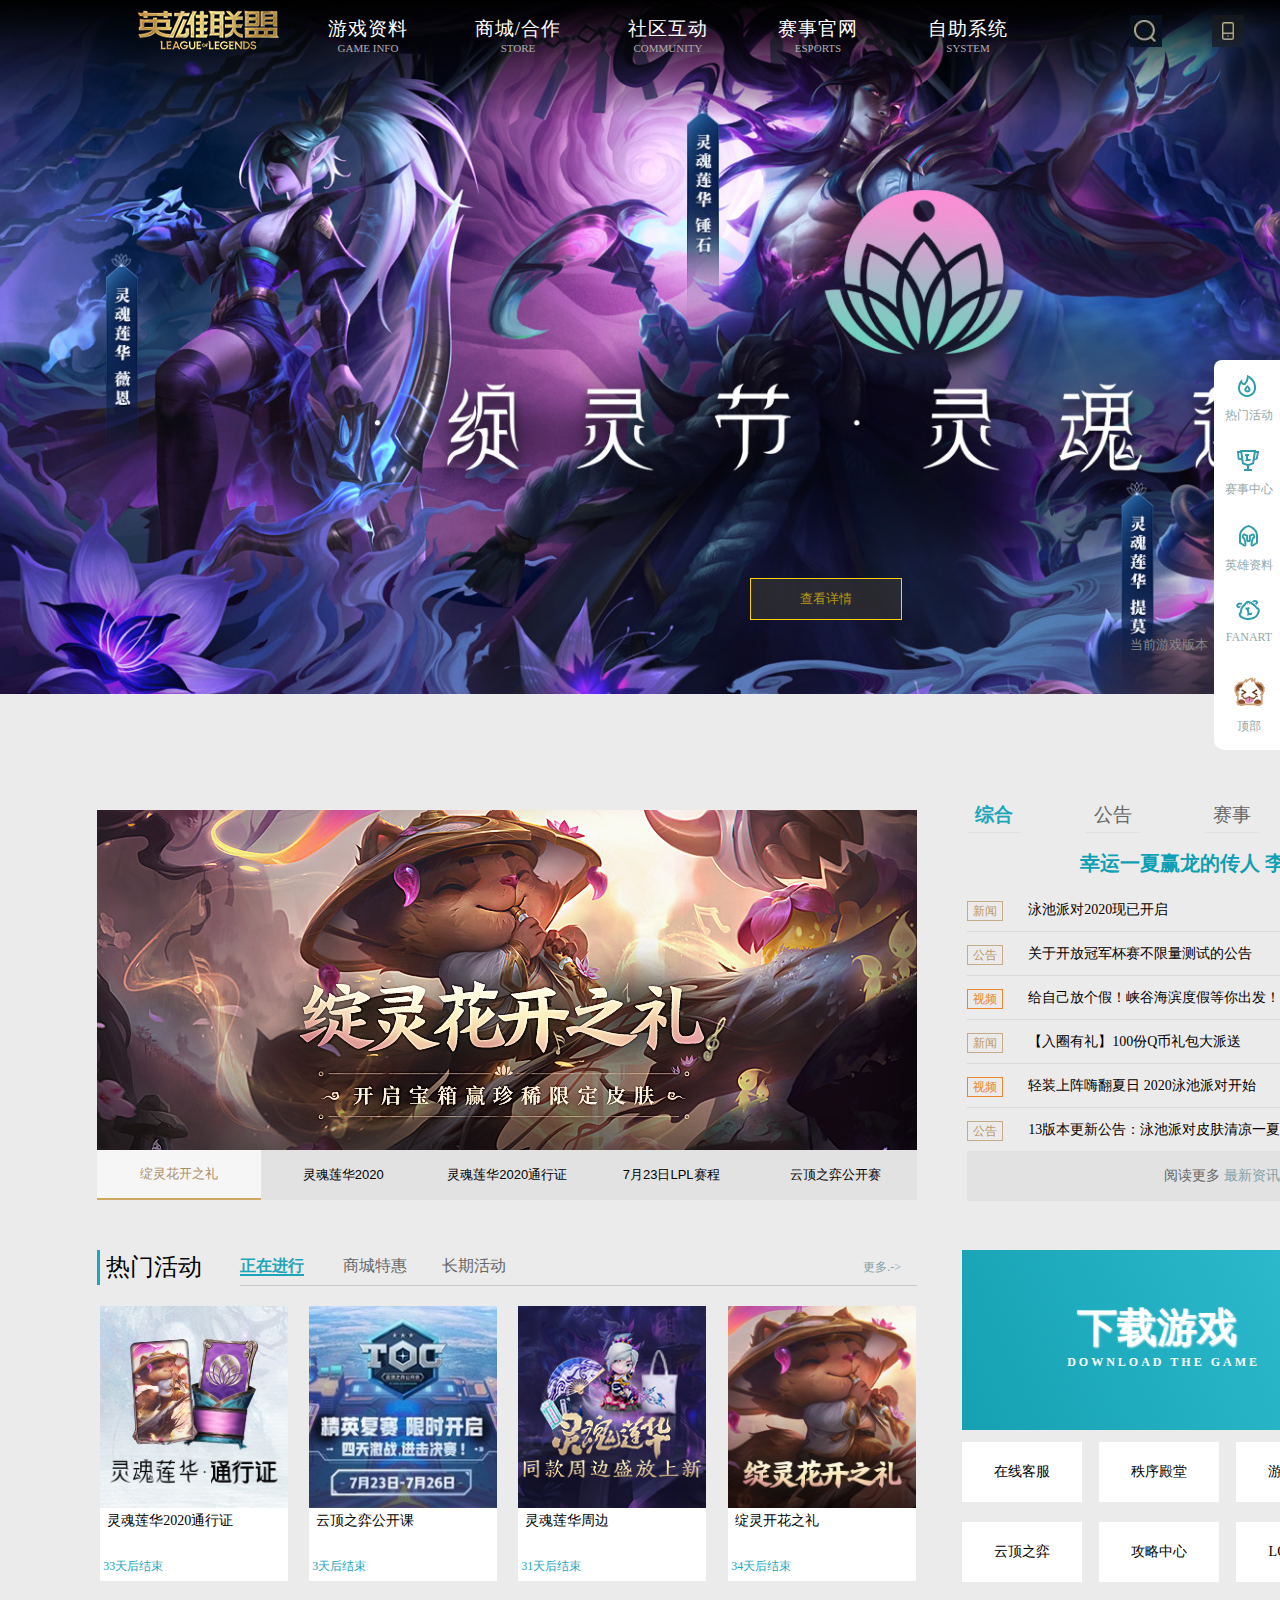
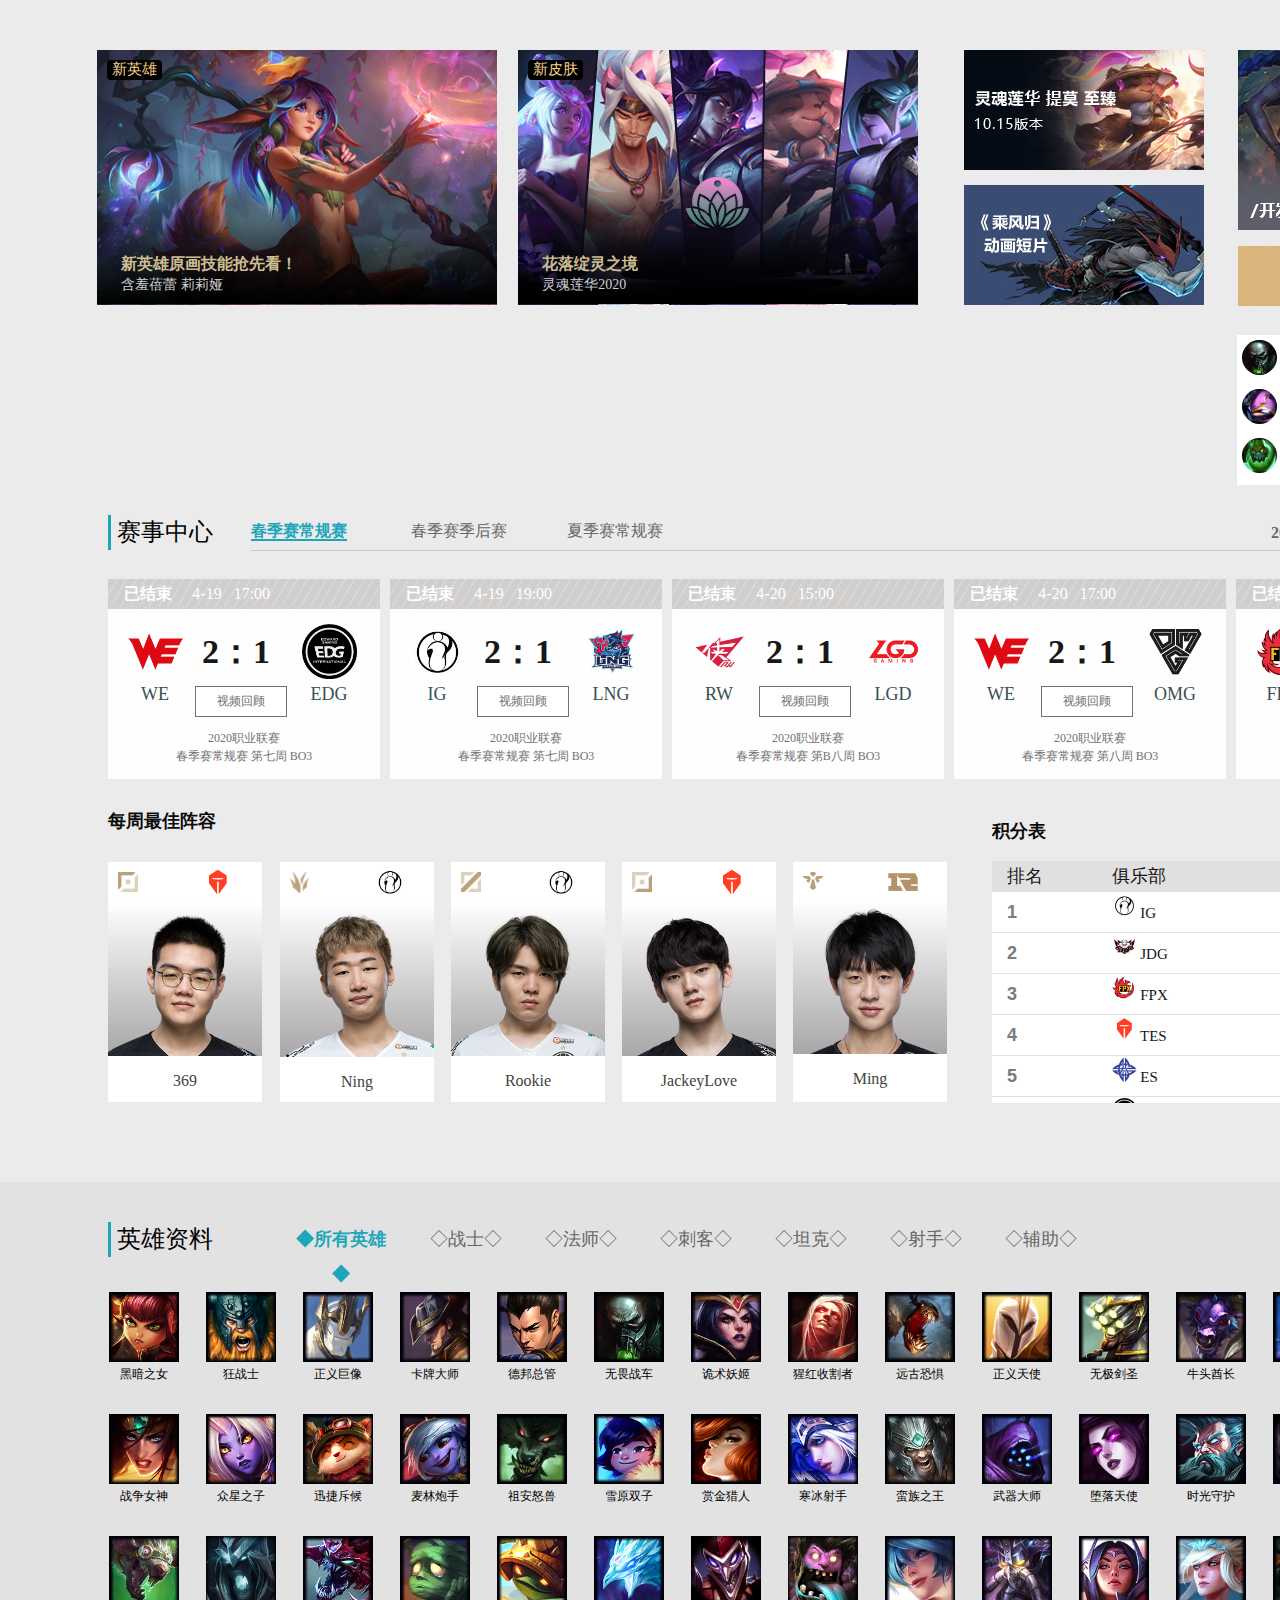
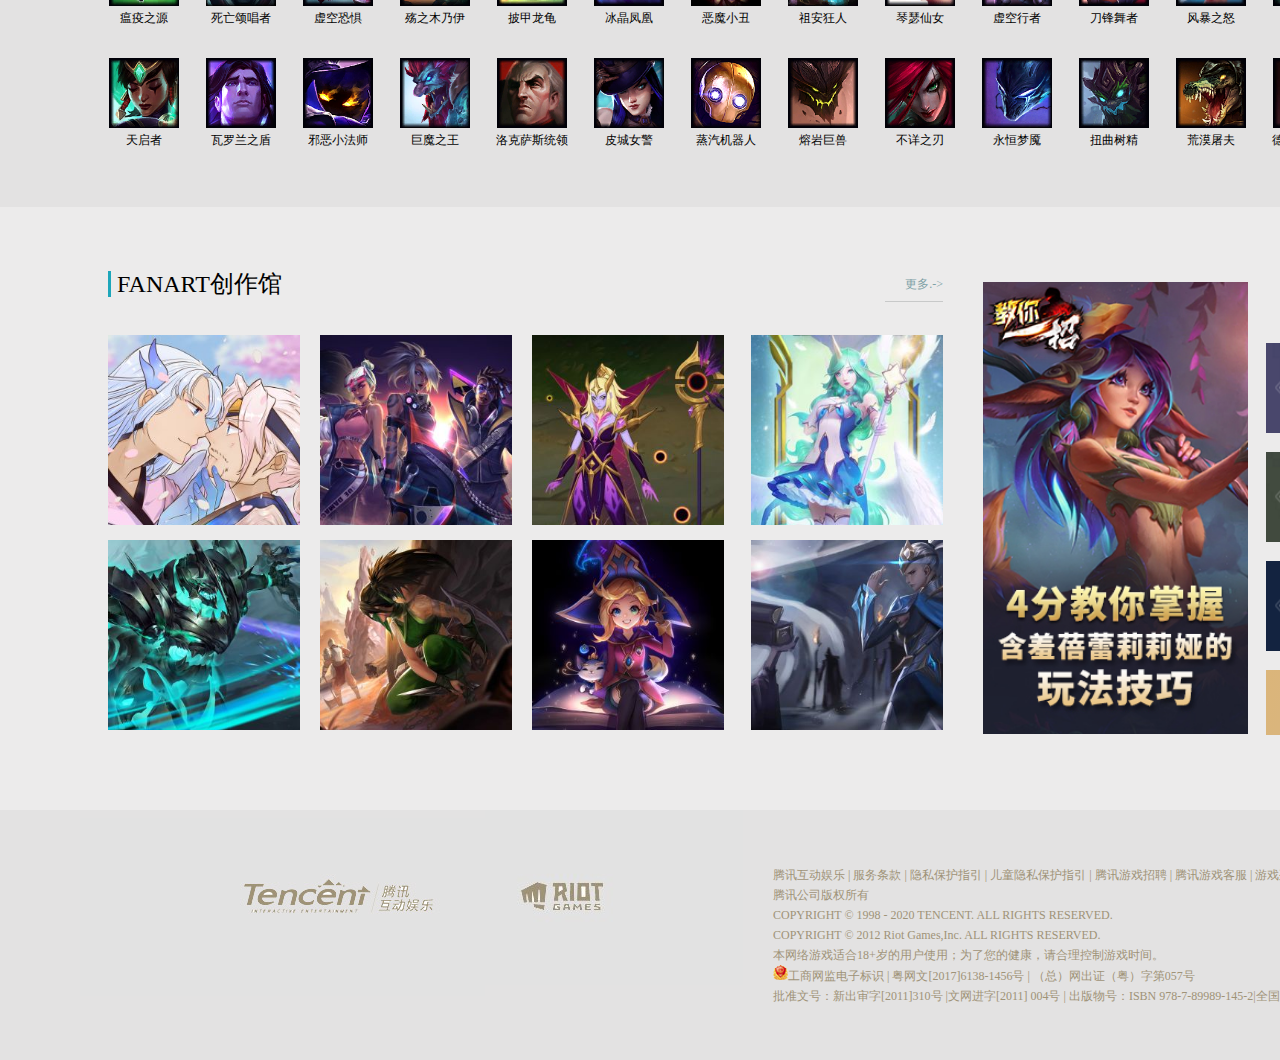
==== commit c48803c8: "fdgds" ====
--- a/sign-index.html
+++ b/sign-index.html
@@ -8,44 +8,45 @@
     <link rel="stylesheet" href="css/sign-index.css" type="text/css" media="all"/>
 </head>
 <body>
-<!-- 头部内容 -->
-<img src="img/000.jpg" id='big-img'>
-<div id='comm-topact' name='comm-topact'>
-    <a href="index.html" target="_blank"><img src="img/logo-public.png"></a>
-    <ul class='head-ul'>
-        <li>
-            <a href="https://lol.qq.com/data/info-heros.shtml">
-                <span class="head-ul-title">游戏资料</span>
-                <span class="head-ul-subtitle">GAME INFO</span>
-            </a>
-        </li>
-        <li>
-            <a href="https://lolriotmall.qq.com/index.shtml">
-                <span class="head-ul-title">商城/合作</span>
-                <span class="head-ul-subtitle">STORE</span>
-            </a>
-        </li>
-        <li>
-            <a href="https://lol.qq.com/act/a20180904community/page1.html">
-                <span class="head-ul-title">社区互动</span>
-                <span class="head-ul-subtitle">COMMUNITY</span>
-            </a>
-        </li>
-        <li>
-            <a href="https://lpl.qq.com/">
-                <span class="head-ul-title">赛事官网</span>
-                <span class="head-ul-subtitle">ESPORTS</span>
-            </a>
-        </li>
-        <li>
-            <a href="http://lol.qq.com/act/a20170515rename/">
-                <span class="head-ul-title">自助系统</span>
-                <span class="head-ul-subtitle">SYSTEM</span>
-            </a>
-        </li>
-    </ul>
-</div>
 
+    <!-- 头部内容 -->
+    <img src="img/000.jpg" id='big-img'>
+    <div id='comm-topact' name='comm-topact'>
+        <a href="Home-page.html" target='_blank'><img src="img/logo-public.png"></a>
+        <ul class='head-ul'>
+            <li>
+                <a href="https://lol.qq.com/data/info-heros.shtml">
+                    <span class="head-ul-title">游戏资料</span>
+                    <span class="head-ul-subtitle">GAME INFO</span>
+                </a>
+            </li>
+            <li>
+                <a href="https://lolriotmall.qq.com/index.shtml">
+                    <span class="head-ul-title">商城/合作</span>
+                    <span class="head-ul-subtitle">STORE</span>
+                </a>
+            </li>
+            <li>
+                <a href="https://lol.qq.com/act/a20180904community/page1.html">
+                    <span class="head-ul-title">社区互动</span>
+                    <span class="head-ul-subtitle">COMMUNITY</span>
+                </a>
+            </li>
+            <li>
+                <a href="https://lpl.qq.com/">
+                    <span class="head-ul-title">赛事官网</span>
+                    <span class="head-ul-subtitle">ESPORTS</span>
+                </a>
+            </li>
+            <li>
+                <a href="http://lol.qq.com/act/a20170515rename/">
+                    <span class="head-ul-title">自助系统</span>
+                    <span class="head-ul-subtitle">SYSTEM</span>
+                </a>
+            </li>
+        </ul>
+    </div>
+    
 <!-- 搜索/登录/手机端 -->
 <div id='head-userinfo-normal'>
     <a href="https://lol.qq.com/search/index.shtml?order=sIdxTime&page=1&type=ALL&keyword=lol"><img src="img/6.jpg" id='img1'></a>
@@ -72,436 +73,721 @@
         <a href="backstage.html" id='Personal-Center' style="cursor: pointer;">进入个人中心</a>
     </div>
 </div>
-
-<!-- 查看详情 -->
-<div id="top-act-link">
-    <a href="https://lol.qq.com/act/a20200624pool/index.html?e_code=507041"><span>查看详情</span></a>
-</div>
-
-<!-- 历史版本 -->
-<div id='top-version'>
-    当前游戏版本：<span>Ver10.13</span>
-    <div id="top-version-link">
-        <a href="http://lol.qq.com/gicp/news/410/31791235.html"><span>版本详情</span></a>
-    </div>
-</div>
-
-<!-- 遮罩层 -->
-<div id='head-normal'></div>
-<!-- 隐藏div -->
-<div class='head-nav-sub-inner'>
-    <ul style="margin-left: 370px;">
-        <li><a href="https://lol.qq.com/download.shtml?ADTAG=innercop.lol.web.top">游戏下载</a></li>
-        <li><a href="https://lol.qq.com/data/newbie-what.shtml">新手指导</a></li>
-        <li><a href="https://lol.qq.com/data/info-heros.shtml">资料库</a></li>
-        <li><a href="https://lol.qq.com/tft/#/intro">云顶之弈</a></li>
-        <li><a href="https://101.qq.com/?ADTAG=cooperation.glzx.web">攻略中心</a></li>
-        <li><a href="https://lol.qq.com/nexus/pc/?chanid=127">开发者基地</a></li>
-        <li><a href="https://lol.qq.com/act/a20171205hextech/">海克斯战利品库</a></li>
-        <li><a href="https://yz.lol.qq.com/zh_CN/">英雄联盟宇宙</a></li>
+    
+    <!-- 查看详情 -->
+    <div id="top-act-link">
+        <a href="https://lol.qq.com/act/a20200723spiritblossom/index.html?e_code=507041"><span>查看详情</span></a>
+    </div>
+    
+    <!-- 历史版本 -->
+    <div id='top-version'>
+        当前游戏版本：<span>Ver10.13</span>
+        <div id="top-version-link">
+            <a href="http://lol.qq.com/gicp/news/410/31791235.html"><span>版本详情</span></a>
+        </div>
+    </div>
+    
+    <!-- 遮罩层 -->
+    <div id='head-normal'></div>
+    <!-- 隐藏div -->
+    <div class='head-nav-sub-inner'>
+        <ul style="margin-left: 370px;">
+            <li><a href="https://lol.qq.com/download.shtml?ADTAG=innercop.lol.web.top">游戏下载</a></li>
+            <li><a href="https://lol.qq.com/data/newbie-what.shtml">新手指导</a></li>
+            <li><a href="https://lol.qq.com/data/info-heros.shtml">资料库</a></li>
+            <li><a href="https://lol.qq.com/tft/#/intro">云顶之弈</a></li>
+            <li><a href="https://101.qq.com/?ADTAG=cooperation.glzx.web">攻略中心</a></li>
+            <li><a href="https://lol.qq.com/nexus/pc/?chanid=127">开发者基地</a></li>
+            <li><a href="https://lol.qq.com/act/a20171205hextech/">海克斯战利品库</a></li>
+            <li><a href="https://yz.lol.qq.com/zh_CN/">英雄联盟宇宙</a></li>
+        </ul>
+        <ul>
+            <li><a href="https://lol.qq.com/comm-htdocs/pay/new_index.htm?t=lol">点券充值</a></li>
+            <li><a href="https://daoju.qq.com/lol/">道具城</a></li>
+            <li><a href="https://lolriotmall.qq.com/index.shtml?ADTAG=lol.rk.gw.top&adunionsid=gwtop">周边商城</a></li>
+            <li><a href="https://lol.qq.com/act/a20161011mvm/index.htm">LOL桌游</a></li>
+            <li><a href="https://lpl.qq.com/es/act/a20170731cmb/">LOL信用卡</a></li>
+            <li><a href="https://cafe.qq.com/tpl/lol/index.html">网吧特权</a></li>
+            <li><a href="https://lol.qq.com/act/a20181124novel/?ADTAG=innercop.lol.web.top">电竞小说</a></li>
+        </ul>
+        <ul>
+            <li><a href="https://lol.qq.com/act/a20180904community/page1.html">官方社区</a></li>
+            <li><a href="https://lol.qq.com/v/v2/index.shtml">视频中心</a></li>
+            <li><a href="https://bbs.lol.qq.com/forum.php">官方论坛</a></li>
+            <li><a href="https://lol.qq.com/act/a20160425wxlol/">官方微信</a></li>
+            <li><a href="https://weibo.com/login.php">官方微博</a></li>
+            <li><a href="https://tr.lol.qq.com/">玩家创作观</a></li>
+            <li><a href="https://kol.qq.com/">作者入驻计划</a></li>
+            <li><a href="https://lol.qq.com/act/a20180418yxny/">玩家服务</a></li>
+        </ul>
+        <ul>
+            <li><a href="https://lpl.qq.com/es/lpl/2020/">LPL职业联赛</a></li>
+            <li><a href="https://lpl.qq.com/es/ldl/2020/">LDL发展联赛</a></li>
+            <li><a href="https://lpl.qq.com/es/worlds/2019/index.html">全球总决赛</a></li>
+            <li><a href="https://lpl.qq.com/act/a20191127allstar/index.html">全明星赛</a></li>
+            <li><a href="https://lpl.qq.com/es/msc/2020/">季中杯</a></li>
+            <li><a href="https://lpl.qq.com/act/a20191125dmcup/index.html">德玛西亚杯</a></li>
+            <li><a href="https://lpl.qq.com/es/lcl/2020/index.html">全国高校联赛</a></li>
+        </ul>
+        <ul>
+            <li><a href="https://kf.qq.com/product/lol.html?pc_scene=web">联系客服</a></li>
+            <li><a href="https://lol.qq.com/act/a20170608transferzone/index.html?ADTAG=innercop.lol.web.top">转区系统</a></li>
+            <li><a href="https://lol.qq.com/act/a20151118fh/">封号查询</a></li>
+            <li><a href="https://lol.qq.com/act/a20200227logout/">账号注销</a></li>
+            <li><a href="https://lol.qq.com/act/a20190528lolscore/">信誉分系统</a></li>
+            <li><a href="https://lol.qq.com/act/a20150326dqpd/">服务器状态查询</a></li>
+            <li><a href="https://lol.qq.com/act/a20171108ambient/index.html">秩序殿堂</a></li>
+            <li><a href="https://lol.qq.com/act/a20191210super/index.shtml">峡谷之巅</a></li>
+        </ul>
+    </div>
+    
+    <!-- 首页内容  -->
+    <div id='Home-page-content'>
+        <!-- 轮播图 -->
+        <div class='promo'>
+            <div class='promo-1'>
+                <a href="https://lol.qq.com/act/a20200723blossomchest/index.html?e_code=500130" style="background: url(img/1.jpeg);"></a>
+                <a href="https://lol.qq.com/act/a20200723spiritblossom/index.html?e_code=500131"  style="background: url(img/2.jpeg);"></a>
+                <a href="https://lol.qq.com/act/a20200723spiritblossom/pass.html?e_code=500132"  style="background: url(img/3.jpeg);"></a>
+                <a href="https://lpl.qq.com/es/lpl/2020/?e_code=500133"  style="background: url(img/4.jpeg);"></a>
+                <a href="https://lpl.qq.com/act/a20200429match/page1.html?e_code=500134"  style="background: url(img/5.jpeg);"></a>
+            </div>
+            <div class='promo-2'>
+                <input type="button" value="绽灵花开之礼" style="color:#ab8e66;background-color:#f7f6f6;border-bottom: 2px #cea861 solid">
+                <input type="button" value="灵魂莲华2020">
+                <input type="button" value="灵魂莲华2020通行证">
+                <input type="button" value="7月23日LPL赛程">
+                <input type="button" value="云顶之弈公开赛">
+            </div>
+        </div>
+    
+        <!-- 新闻 -->
+        <div class='r-promo'>
+            <ul class="part-ul-title">
+                <li style="margin-right:65px;color: #1da6ba;font-weight: bold;">综合</li>
+                <li style="margin-right:65px;">公告</li>
+                <li>赛事</li>
+                <li style="margin-left:65px;">攻略</li>
+                <li style="margin-left:65px;">社区</li>
+            </ul>
+            <a href="https://lol.qq.com/act/a20200626lucky/index.html?docid=15998195233830277524" style="display: block;"><b>幸运一夏赢龙的传人 李青 见龙在田</b></a>
+            <a href="https://lol.qq.com/news/detail.shtml?docid=8394334515208474538" style="display: none;"><b>泳池派对2020现已开启</b></a>
+            <a href="https://lol.qq.com/v/v2/detail.shtml?docid=4212677861653074041" style="display: none;"><b>英雄麦克疯：缜密思路造就不败金身，全胜滔搏势</b></a>
+            <a href="https://lol.qq.com/news/detail.shtml?docid=11683151068853094671" style="display: none;"><b>团战时期ADC到底应该如何站位，打谁才是首要</b></a>
+            <a href="https://www.dadianjing.cn/info/48760.html?docid=6827360182686813266" style="display: none;"><b>外国网友看LPL-TES EDG：生活似乎对“淀粉”</b></a>
+            <div class='part-ul-content'>
+                <!-- 综合 -->
+                <ul style="display: block;">
+                    <li><div class='xwen'>新闻</div><a href="https://lol.qq.com/news/detail.shtml?docid=8394334515208474538">泳池派对2020现已开启</a><span>06-23</span></li>
+                    <li><div class='ggao'>公告</div><a href="https://lol.qq.com/news/detail.shtml?docid=9309559812855113576">关于开放冠军杯赛不限量测试的公告</a><span>06-20</span></li>
+                    <li><div class='sping'>视频</div><a href="https://lol.qq.com/v/v2/detail.shtml?docid=103807286796765802">给自己放个假！峡谷海滨度假等你出发！</a><span>06-25</span></li>
+                    <li><div class='xwen'>新闻</div><a href="https://lol.qq.com/news/detail.shtml?docid=13626805041991976652">【入圈有礼】100份Q币礼包大派送</a><span>06-24</span></li>
+                    <li><div class='sping'>视频</div><a href="hhttps://lol.qq.com/v/v2/detail.shtml?docid=12176404362958963153">轻装上阵嗨翻夏日 2020泳池派对开始</a><span>06-24</span></li>
+                    <li><div class='ggao'>公告</div><a href="http://lol.qq.com/gicp/news/410/31791235.html?docid=12795953497911157690">13版本更新公告：泳池派对皮肤清凉一夏</a><span>06-23</span></li>
+                </ul>
+                <!-- 公告 -->
+                <ul>
+                    <li><div class='ggao'>公告</div><a href="https://lol.qq.com/news/detail.shtml?docid=2786896027303154198">关于召唤师峡谷平衡性漏洞的说明</a><span>06-19</span></li>
+                    <li><div class='ggao'>公告</div><a href="https://lol.qq.com/news/detail.shtml?docid=3857344175978769220">泳池派对2020专题页面错误更正公告</a><span>06-24</span></li>
+                    <li><div class='xwen'>新闻</div><a href="https://lol.qq.com/act/a20200421weekfree/index.html?docid=11322396674856129839">6月26日免费英雄更新公告</a><span>06-24</span></li>
+                    <li><div class='ggao'>公告</div><a href="http://lol.qq.com/gicp/news/410/31791235.html?docid=12795953497911157690">10.13版本更新公告：泳池派对皮肤清凉一夏</a><span>06-23</span></li>
+                    <li><div class='ggao'>公告</div><a href="http://lol.qq.com/gicp/news/662/31791263.html?docid=6729575554284216126">10.13云顶之弈更新：装备限持星系来袭！</a><span>06-23</span></li>
+                    <li><div class='ggao'>公告</div><a href="https://lol.qq.com/news/detail.shtml?docid=9309559812855113576">关于开放冠军杯赛不限量测试的公告</a><span>06-20</span></li>
+                </ul>
+                <!-- 赛事 -->
+                <ul>
+                    <li><div class='yle'>娱乐</div><a href="https://lol.qq.com/news/detail.shtml?docid=9654154481542312990">谁能阻止TES？IG与FPX可能性最大 但要满足这几...</a><span>06-27</span></li>
+                    <li><div class='sping'>视频</div><a href="https://lol.qq.com/v/v2/detail.shtml?docid=254601061968744290">英雄麦克疯：IG发育型上单回归黑暗势力喜提首胜</a><span>06-27</span></li>
+                    <li><div class='sping'>视频</div><a href="https://lol.qq.com/v/v2/detail.shtml?docid=9665605422575087111">我是选手：正义巨像，英雄登场</a><span>06-27</span></li>
+                    <li><div class='sping'>视频</div><a href="https://lol.qq.com/v/v2/detail.shtml?docid=6740299057922833432">选手靠谱时刻：knight和369采访秀恩爱？</a><span>06-27</span></li>
+                    <li><div class='xwen'>新闻</div><a href="https://lol.qq.com/news/detail.shtml?docid=6686085271757440092">重磅！亚奥理事会与国际电子竞技联合会达成战略...</a><span>06-27</span></li>
+                    <li><div class='yle'>娱乐</div><a href="https://lol.qq.com/news/detail.shtml?docid=9405799436311725229">FPX拒绝连败！SN志在两连胜</a><span>06-27</span></li>
+                </ul>
+                <!-- 攻略 -->
+                <ul>
+                    <li><div class='sping'>视频</div><a href="https://lol.qq.com/v/v2/detail.shtml?docid=9344781319092582532">云顶之弈10.12高效上分阵容，一套源计划，轻松...</a><span>06-23</span></li>
+                    <li><div class='jxue'>教学</div><a href="https://lol.qq.com/news/detail.shtml?docid=8929839599932047422">左手六剑 右手六法——剑圣锐雯引领云顶10.12...</a><span>06-20</span></li>
+                    <li><div class='jxue'>教学</div><a href="https://lol.qq.com/news/detail.shtml?docid=5253086613782716854">10.12版本改动浅析 带上疾跑去征服世界吧！</a><span>06-20</span></li>
+                    <li><div class='jxue'>教学</div><a href="https://www.chaofan.com/news/lg5sjswsk8wnhke.html?docid=6671447800094168045">【排位黑科技】全能石是解开艾克封印的钥匙？</a><span>06-19</span></li>
+                    <li><div class='jxue'>教学</div><a href="http://l.zhangyoubao.com/news/3339809117998423987?docid=11724404719198451907/">高分段亦可快速上分：源计划新理解助你冠绝云顶</a><span>06-19</span></li>
+                    <li><div class='sping'>视频</div><a href="https://lol.qq.com/v/v2/detail.shtml?docid=6489839596945476356">最新SSS级吃分阵容抢先看！10.12最稳上分阵容！</a><span>06-18</span></li>
+                </ul>
+                <!-- 社区 -->
+                <ul>
+                    <li><div class='sshi'>赛事</div><a href="https://www.dadianjing.cn/info/48758.html?docid=16852423123769537227">6月27日LPL海报：SN“画龙点睛”DMO“训狮表演”</a><span>06-27</span></li>
+                    <li><div class='sshi'>赛事</div><a href="https://lol.qq.com/news/detail.shtml?docid=565060660554638483">外国网友看LPL-iG V5：TS每一局都在上路开棋牌室</a><span>06-26</span></li>
+                    <li><div class='sshi'>赛事</div><a href="https://lol.qq.com/news/detail.shtml?docid=11827627702958251362">不破不立！既然Tian的“拙”藏不住 FPX何不下一...</a><span>06-26</span></li>
+                    <li><div class='sshi'>赛事</div><a href="https://www.scoregg.com/p/1155900?iframe=qq&docid=3470406989928267580">神评：什么时候来个周淑怡Rita鼓鼓同台？</a><span>06-26</span></li>
+                    <li><div class='yle'>娱乐</div><a href="https://www.chaofan.com/news/lorsqsosyk6kszl.html?docid=15471214025682806109">LPL排位日记：左手尝试开发安妮 Junjia苦练雪人？</a><span>06-25</span></li>
+                    <li><div class='sshi'>赛事</div><a href="https://www.scoregg.com/p/1155644?iframe=qq&docid=14763944423218236164">[里程碑] LNG.Duan个人LPL助攻数达到2000</a><span>06-24</span></li>
+                </ul>
+                <a href="https://lol.qq.com/news/index.shtml">
+                    <div class='part-ul-div'>阅读更多<span> 最新资讯 —></span></div>
+                </a>
+            </div>
+        </div>
+    
+    <!-- 热门活动 -->
+    <div id='activity' name='activity'>
+        <div id='activity-hot'>&nbsp;热门活动</div>
+        <div id='underway'>
+            <span style="border-bottom:2px solid #1da6ba;color:#1da6ba;font-weight:bold;">正在进行</span>
+            <span>商城特惠</span><span>长期活动</span>
+        </div>
+        <a href="https://lol.qq.com/activity/index.shtml" id='activity-more'>更多.-></a><br><br>
+    <!-- 正在进行 -->
+    <ul>
+        <a href="https://lol.qq.com/act/a20200723spiritblossom/pass.html?e_code=500135">
+            <div id='content' style="margin-left: 3px;">
+                <img src="img/hot1.jpg" alt="灵魂莲华2020通行证">
+                &nbsp;&nbsp;灵魂莲华2020通行证<span>&nbsp;33天后结束</span>
+                <div id='content-inner'><span>灵魂莲华2020通行证</span>完成里程碑任务解锁海量奖励<br>2020-07-23 - 2020-08-25</div>
+            </div>
+        </a>
+        <a href="https://lpl.qq.com/act/a20200429match/page1.html?e_code=500135">
+            <div id='content' style="margin-left: 21px;">
+                <img src="img/hot2.jpg" alt="云顶之弈公开课">
+                &nbsp;&nbsp;云顶之弈公开课<span>&nbsp;3天后结束</span>
+                <div id='content-inner'><span>云顶之弈公开课</span>英雄一决云顶<br>2020-07-3 - 2020-07-26</div>
+            </div>
+        </a>
+        <a href="https://lolriotmall.qq.com/act/a20200723spiritblossom/index.html?e_code=500135">
+            <div id='content' style="margin-left: 21px;">
+                <img src="img/hot3.jpg" alt="灵魂莲华周边">
+                &nbsp;&nbsp;灵魂莲华周边<span>&nbsp;31天后结束</span>
+                <div id='content-inner'><span>灵魂莲华周边</span>灵魂莲华皮肤同款周边盛放上新。<br>2020-07-23 - 2020-08-23</div>
+            </div>
+        </a>
+        <a href="https://lol.qq.com/act/a20200723blossomchest/index.html?e_code=500135">
+            <div id='content' style="margin-left: 22px;">
+                <img src="img/hot4.jpg" alt="绽灵开花之礼">
+                &nbsp;&nbsp;绽灵开花之礼<span>&nbsp;34天后结束</span>
+                <div id='content-inner'><span>绽灵开花之礼</span>开启宝箱赢珍惜限定皮肤<br>2020-07-23 - 2020-08-26</div>
+            </div>
+        </a>
     </ul>
+    <!-- 商城特惠 -->
+    <ul style="display: none;">
+        <a href="https://lol.qq.com/act/a20200310blackfrost/index.html">
+            <div id='content' style="margin-left: 3px;">
+                <img src="img/hot5.jpg" title="黯星2020">
+                &nbsp;&nbsp;黯星2020<span>&nbsp;长期活动</span>
+                <div id='content-inner'><span>黯星2020</span>全新皮肤和炫彩上线<br>开启时间：2020-03-10</div>
+            </div>
+        </a>
+        <a href="https://lol.qq.com/act/a20171205hextech/?e_code=500135">
+            <div id='content' style="margin-left: 21px;">
+                <img src="img/hot6.jpg" title="奥术师 佐伊 至臻">
+                &nbsp;&nbsp;奥术师 佐伊 至臻<span>&nbsp;190天后结束</span>
+                <div id='content-inner'><span>奥术师 佐伊 至臻</span>100至臻点(2020)兑换<br>2020-07-10 - 2021-01-29</div>
+            </div>
+        </a>
+        <a href="https://lol.qq.com/act/a20190909starguardian/index.html?e_code=489818#nav6">
+            <div id='content' style="margin-left: 21px;">
+                <img src="img/hot7.jpg" title="小小英雄第四系列">
+                &nbsp;&nbsp;小小英雄第四系列<span>&nbsp;长期活动</span>
+                <div id='content-inner'><span>小小英雄第四系列</span>软软、小志、团长，向你报到！<br>开启时间：2019-08-20</div>
+            </div>
+        </a>
+        <a href="https://lol.qq.com/act/a20200723spiritblossom/index.html?e_code=500135">
+            <div id='content' style="margin-left: 22px;">
+                <img src="img/hot8.jpg" title="灵魂莲华2020">
+                &nbsp;&nbsp;灵魂莲华2020<span>&nbsp;33天后结束</span>
+                <div id='content-inner'><span>灵魂莲华2020</span>花落绽灵之境<br>2020-07-23 - 2020-08-25</div>
+            </div>
+        </a>
+    </ul>
+    <!-- 长期活动 -->
+    <ul style="display: none;">
+        <a href="https://lol.qq.com/act/a20200319clash/index.html?e_code=500135">
+            <div id='content' style="margin-left: 3px;">
+                <img src="img/hot9.jpg" title="LOL组队专区">
+                &nbsp;&nbsp;LOL组队专区<span>&nbsp;长期活动</span>
+                <div id='content-inner'><span>LOL组队专区</span>无兄弟、不游戏：兄弟没空？何不妨多找几个，一起组站召唤师峡谷~冲鸭！<br>开启时间：2020-07-21</div>
+            </div>
+        </a>
+        <a href="https://lol.qq.com/act/a20200529eternals/index.html?e_code=500135">
+            <div id='content' style="margin-left: 21px;">
+                <img src="img/hot10.jpg" title="英雄联盟：永恒星碑">
+                &nbsp;&nbsp;英雄联盟：永恒星碑<span>&nbsp;长期活动</span>
+                <div id='content-inner'><span>英雄联盟：永恒星碑</span>即刻解锁，记录你的英雄精彩时刻<br>开启时间：20120-05-29</div>
+            </div>
+        </a>
+        <a href="https://lolriotmall.qq.com/act/a20200113LPL/index.html?ADTAG=lolriotmall.pc.lolhdzx.ad">
+            <div id='content' style="margin-left: 21px;">
+                <img src="img/hot11.jpg" title="LPL X NIKE联名队服">
+                &nbsp;&nbsp;LPL X NIKE联名队服<span>&nbsp;长期活动</span>
+                <div id='content-inner'><span>LPL X NIKE联名队服</span>选手同款，LPL X NIKE联名队服已上线<br>2020-01-13</div>
+            </div>
+        </a>
+        <a href="https://lol.qq.com/act/a20190528lolscore/?e_code=489313">
+            <div id='content' style="margin-left: 22px;">
+                <img src="img/hot12.jpg" title="英雄联盟信誉分查询">
+                &nbsp;&nbsp;英雄联盟信誉分查询<span>&nbsp;长期活动</span>
+                <div id='content-inner'><span>英雄联盟信誉分查询</span>希望各位玩家保持良好游戏行为，一起营造健康的游戏环境！<br>2019-09-09</div>
+            </div>
+        </a>
+    </ul>
+    </div>
+    <!-- 下载游戏 -->
+    <div id='download'>
+        <a href="https://lol.qq.com/download.shtml?ADTAG=lolweb.v3" class='download-a'>
+            <span class='download-chinese-word'>下载游戏</span>
+            <span class='download-english-word'>DOWNLOAD THE GAME</span>
+        </a>
+        <a href="https://lol.qq.com/act/a20181228bootcamp/index.html" class='novice'><span>◇新手必备◇</span></a>
+        <a href="https://lol.qq.com/act/a20180929awards/index.html?ADTAG=lolweb.v3#box2" class='receive'><span>◇领取中心◇</span></a>
+        <ul>
+            <a href="https://kf.qq.com/product/lol.html?pc_scene=web"><li style="margin-right: 17px;">在线客服</li></a>
+            <a href="https://lol.qq.com/act/a20171108ambient/index.html"><li style="margin-right: 17px;">秩序殿堂</li></a>
+            <a href="https://lol.qq.com/data/info-heros.shtml"><li style="margin-right: 16px;">游戏资料</li></a>
+            <a href="https://lol.qq.com/act/a20191210super/index.shtml"><li>峡谷之巅</li></a>
+            <a href="https://lol.qq.com/tft/#/intro"><li style="margin-right: 17px;">云顶之弈</li></a>
+            <a href="https://101.qq.com/?ADTAG=cooperation.glzx.web"><li style="margin-right: 17px;">攻略中心</li></a>
+            <a href="https://yz.lol.qq.com/zh_CN/"><li style="margin-right: 16px;">LOL宇宙</li></a>
+            <a href="https://lol.qq.com/act/a20190507lolbdzx/index.html"><li>微信绑定</li></a>
+        </ul>
+    </div>
+    
+    <!-- 新英雄/新皮肤 -->
+    <div id="new-hero-and-skin">
+        <div class='new-hero'>
+            <a>新英雄</a>
+            <span class='new-hero-title'>新英雄原画技能抢先看！</span>
+            <span class='new-hero-Subtitle'>含羞蓓蕾 莉莉娅</span>
+            <!-- 遮罩层 -->
+            <div class='new-hero-normal'></div>
+            <!-- 隐藏div -->
+            <div class='new-hero-inner'>
+                <span>含羞蓓蕾 莉莉娅</span><a href="http://lol.qq.com/act/a20200710lillia/"><input type="button" value="查看详情 →"></a>
+            </div>
+        </div>
+    
+        <div class='new-skin'>
+            <a>新皮肤</a>
+            <span class='new-skin-title'>花落绽灵之境</span>
+            <span class='new-skin-Subtitle'>灵魂莲华2020</span>
+            <!-- 遮罩层 -->
+            <div class='new-skin-normal'></div>
+            <!-- 隐藏div -->
+            <div class='new-skin-inner'>
+                <span>灵魂莲华2020</span><a href="https://lol.qq.com/act/a20200723spiritblossom/index.html"><input type="button" value="查看详情 →"></a>
+            </div>
+        </div>
+    </div>
+    </div>
+    
+    <!-- 周免/西部天使/开发者日志 -->
+    <div id='week-free'>
+        <div class='week-free-first'>
+            <div class='first-inner'>
+                <a href="http://lol.qq.com/gicp/news/410/32103522.html"><input type="button" value="查看详情"></a>
+            </div>
+        </div>
+        
+        <a href="http://lol.qq.com/nexus/pc/detail.html?tagtype=128&docid=6530368015223503791" class='week-free-second'>
+            <div class='second-inner'>
+                <span>/开发者：平衡新英雄的新思路</span><br><span>我们将从长期角度考虑新英雄与大型更新的平衡。</span>
+            </div>
+        </a>
+        <a href="https://lol.qq.com/act/a20200721yone/index.html" class='week-free-third'></a>
+        <div class='week-free-fourth'>◇ 周免→ ◇</div>
+    </div>
+    
+    <!--周免 -->
+    <div class='free-hero'>
+        <ul>
+            <a href="https://lol.qq.com/data/info-defail.shtml?id=6" title="厄加特"><li style="background-image: url(img/hero/ejiate.png);background-size: 35px;"></li></a>
+            <a href="https://lol.qq.com/data/info-defail.shtml?id=11" title="易"><li style="background-image: url(img/hero/jiansheng.png);background-size: 35px;"></li></a>
+            <a href="https://lol.qq.com/data/info-defail.shtml?id=13" title="瑞兹"><li style="background-image: url(img/hero/liulang.png);background-size: 35px;"></li></a>
+            <a href="https://lol.qq.com/data/info-defail.shtml?id=17" title="提莫"><li style="background-image: url(img/hero/timo.png);background-size: 35px;"></li></a>
+            <a href="https://lol.qq.com/data/info-defail.shtml?id=22" title="艾希"><li style="background-image: url(img/hero/hanbing.png);background-size: 35px;"></li></a>
+            <a href="https://lol.qq.com/data/info-defail.shtml?id=23" title="泰达米尔"><li style="background-image: url(img/hero/manwang.png);background-size: 35px;"></li></a>
+            <a href="https://lol.qq.com/data/info-defail.shtml?id=69" title="卡西奥佩妮"><li style="background-image: url(img/hero/shenv.png);background-size: 35px;"></li></a>
+            <a href="https://lol.qq.com/data/info-defail.shtml?id=85" title="凯南"><li style="background-image: url(img/hero/kainan.png);background-size: 35px;"></li></a>
+            <a href="https://lol.qq.com/data/info-defail.shtml?id=86" title="盖伦"><li style="background-image: url(img/hero/gailun.png);background-size: 35px;"></li></a>
+            <a href="https://lol.qq.com/data/info-defail.shtml?id=115" title="吉格斯"><li style="background-image: url(img/hero/zhadanren.png);background-size: 35px;"></li></a>
+            <a href="https://lol.qq.com/data/info-defail.shtml?id=117" title="璐璐"><li style="background-image: url(img/hero/lulu.png);background-size: 35px;"></li></a>
+            <a href="https://lol.qq.com/data/info-defail.shtml?id=121" title="卡兹克"><li style="background-image: url(img/hero/tanglang.png);background-size: 35px;"></li></a>
+            <a href="https://lol.qq.com/data/info-defail.shtml?id=126" title="杰斯"><li style="background-image: url(img/hero/jiesi.png);background-size: 35px;"></li></a>
+            <a href="https://lol.qq.com/data/info-defail.shtml?id=133" title="奎因"><li style="background-image: url(img/hero/kuiyin.png);background-size: 35px;"></li></a>
+            <a href="https://lol.qq.com/data/info-defail.shtml?id=154" title="扎克"><li style="background-image: url(img/hero/zhake.png);background-size: 35px;"></li></a>
+            <a href="https://lol.qq.com/data/info-defail.shtml?id=201" title="布隆"><li style="background-image: url(img/hero/bulong.png);background-size: 35px;"></li></a>
+            <a href="https://lol.qq.com/data/info-defail.shtml?id=236" title="卢锡安"><li style="background-image: url(img/hero/luxian.png);background-size: 35px;"></li></a>
+            <a href="https://lol.qq.com/data/info-defail.shtml?id=427" title="艾翁"><li style="background-image: url(img/hero/cuishen.png);background-size: 35px;"></li></a>
+            <a href="https://lol.qq.com/data/info-defail.shtml?id=517" title="塞拉斯"><li style="background-image: url(img/hero/sailasi.png);background-size: 35px;"></li></a>
+        </ul>
+    </div>
+    
+    <!-- 皮肤介绍隐藏div -->
+    <div id='new-skin-container'>
+        <ul>
+            <a href="https://lol.qq.com/act/a20200526astronaut/index.html">
+                <li class='new-skin-1'>
+                    <img src="img/new-skin-1.jpg"><div class='new-skin-1-1'>宇航员2020</div>
+                </li>
+            </a>
+            <a href="https://lol.qq.com/act/a20200424fpxskin/index.html">
+                <li class='new-skin-2'>
+                    <img src="img/new-skin-2.jpg"><div class='new-skin-2-2'>FPX冠军皮肤</div>
+                </li>
+            </a>
+            <a href="https://lol.qq.com/act/a20200415fpxpreorder/index.html">
+                <li class='new-skin-3'>
+                    <img src="img/new-skin-3.jpg"><div class='new-skin-3-3'>FPX浴火涅槃大礼包</div>
+                </li>
+            </a>
+            <a href="https://lol.qq.com/act/a20200417coven/index.html">
+                <li class='new-skin-4'>
+                    <img src="img/new-skin-4.jpg"><div class='new-skin-4-4'>魔女2020</div>
+                </li>
+            </a>
+            <a href="https://lol.qq.com/act/a20200407worldbreaker/index.html">
+                <li class='new-skin-5'>
+                    <img src="img/new-skin-5.jpg"><div class='new-skin-5-5'>创世魔神2020</div>
+                </li>
+            </a>
+            <a href="https://lol.qq.com/act/a20200402aprilfool/index.html">
+                <li class='new-skin-6'>
+                    <img src="img/new-skin-6.jpg"><div class='new-skin-6-6'>愚人节2020</div>
+                </li>
+            </a>
+            <a href="https://lol.qq.com/act/a20200329rpg/index.html">
+                <li class='new-skin-7' style="float: right;margin-right: 0px;">
+                    <img src="img/new-skin-7.jpg"><div class='new-skin-7-7'>峡谷勇者2020</div>
+                </li>
+            </a>
+        </ul>
+    </div>
+    
+    <!-- 赛事中心 -->
+    <div id='match-center'>
+        <div id='match-center-title'>&nbsp;赛事中心</div>
+        <div id='match-center-subtitle'>
+            <span style="border-bottom:2px solid #1da6ba;color:#1da6ba;font-weight:bold;">春季赛常规赛</span>
+            <span>春季赛季后赛</span><span>夏季赛常规赛</span>
+        </div>
+        <a href="https://lpl.qq.com/es/lpl/2020/" class='match-center-occupation'>2020英雄联盟职业联赛</a>
+        <a href="https://lpl.qq.com/" id='match-center-more'>更多.-></a><br><br>
+    <!-- 春季赛常规赛 -->
     <ul>
-        <li><a href="https://lol.qq.com/comm-htdocs/pay/new_index.htm?t=lol">点券充值</a></li>
-        <li><a href="https://daoju.qq.com/lol/">道具城</a></li>
-        <li><a href="https://lolriotmall.qq.com/index.shtml?ADTAG=lol.rk.gw.top&adunionsid=gwtop">周边商城</a></li>
-        <li><a href="https://lol.qq.com/act/a20161011mvm/index.htm">LOL桌游</a></li>
-        <li><a href="https://lpl.qq.com/es/act/a20170731cmb/">LOL信用卡</a></li>
-        <li><a href="https://cafe.qq.com/tpl/lol/index.html">网吧特权</a></li>
-        <li><a href="https://lol.qq.com/act/a20181124novel/?ADTAG=innercop.lol.web.top">电竞小说</a></li>
-    </ul>
-    <ul>
-        <li><a href="https://lol.qq.com/act/a20180904community/page1.html">官方社区</a></li>
-        <li><a href="https://lol.qq.com/v/v2/index.shtml">视频中心</a></li>
-        <li><a href="https://bbs.lol.qq.com/forum.php">官方论坛</a></li>
-        <li><a href="https://lol.qq.com/act/a20160425wxlol/">官方微信</a></li>
-        <li><a href="https://weibo.com/login.php">官方微博</a></li>
-        <li><a href="https://tr.lol.qq.com/">玩家创作观</a></li>
-        <li><a href="https://kol.qq.com/">作者入驻计划</a></li>
-        <li><a href="https://lol.qq.com/act/a20180418yxny/">玩家服务</a></li>
-    </ul>
-    <ul>
-        <li><a href="https://lpl.qq.com/es/lpl/2020/">LPL职业联赛</a></li>
-        <li><a href="https://lpl.qq.com/es/ldl/2020/">LDL发展联赛</a></li>
-        <li><a href="https://lpl.qq.com/es/worlds/2019/index.html">全球总决赛</a></li>
-        <li><a href="https://lpl.qq.com/act/a20191127allstar/index.html">全明星赛</a></li>
-        <li><a href="https://lpl.qq.com/es/msc/2020/">季中杯</a></li>
-        <li><a href="https://lpl.qq.com/act/a20191125dmcup/index.html">德玛西亚杯</a></li>
-        <li><a href="https://lpl.qq.com/es/lcl/2020/index.html">全国高校联赛</a></li>
-    </ul>
-    <ul>
-        <li><a href="https://kf.qq.com/product/lol.html?pc_scene=web">联系客服</a></li>
-        <li><a href="https://lol.qq.com/act/a20170608transferzone/index.html?ADTAG=innercop.lol.web.top">转区系统</a></li>
-        <li><a href="https://lol.qq.com/act/a20151118fh/">封号查询</a></li>
-        <li><a href="https://lol.qq.com/act/a20200227logout/">账号注销</a></li>
-        <li><a href="https://lol.qq.com/act/a20190528lolscore/">信誉分系统</a></li>
-        <li><a href="https://lol.qq.com/act/a20150326dqpd/">服务器状态查询</a></li>
-        <li><a href="https://lol.qq.com/act/a20171108ambient/index.html">秩序殿堂</a></li>
-        <li><a href="https://lol.qq.com/act/a20191210super/index.shtml">峡谷之巅</a></li>
-    </ul>
-</div>
-
-<!-- 首页内容  -->
-<div id='Home-page-content'>
-    <div class='promo'>
-        <div class='promo-1'>
-            <a href="https://lol.qq.com/act/a20200624pool/index.html?e_code=500131"><img src="img/1.jpeg"></a>
-            <a href="https://lol.qq.com/news/detail.shtml?docid=8394334515208474538&e_code=500130"><img src="img/2.jpeg"></a>
-            <a href="https://lol.qq.com/act/a20200529pool/index.html?e_code=500134"><img src="img/3.jpeg"></a>
-            <a href="https://lol.qq.com/act/a20200626lucky/index.html?e_code=500130"><img src="img/4.jpeg"></a>
-            <a href="https://lolriotmall.qq.com/list.shtml?ADTAG=lolriotmall.pc.lolgw.ad&e_code=500134&tagid=327"><img src="img/5.jpeg"></a>
-        </div>
-        <div class='promo-2'>
-            <input type="button" value="泳池派对2020" style="color:#ab8e66;background-color:#f7f6f6;border-bottom: 2px #cea861 solid">
-            <input type="button" value="泳池派队宝典">
-            <input type="button" value="峡谷四等一">
-            <input type="button" value="幸运一夏">
-            <input type="button" value="云顶新款周边">
-        </div>
-    </div>
-    <!-- 新闻 -->
-    <div class='r-promo'>
-        <ul class="part-ul-title">
-            <li style="margin-right:65px;">综合</li>
-            <li style="margin-right:65px;">公告</li>
-            <li>赛事</li>
-            <li style="margin-left:65px;">攻略</li>
-            <li style="margin-left:65px;">社区</li>
-        </ul>
-        <a href="https://lol.qq.com/act/a20200626lucky/index.html?docid=15998195233830277524" style="display: block;"><b>幸运一夏赢龙的传人 李青 见龙在田</b></a>
-        <a href="https://lol.qq.com/news/detail.shtml?docid=8394334515208474538" style="display: none;"><b>泳池派对2020现已开启</b></a>
-        <a href="https://lol.qq.com/v/v2/detail.shtml?docid=4212677861653074041" style="display: none;"><b>英雄麦克疯：缜密思路造就不败金身，全胜滔搏势</b></a>
-        <a href="https://lol.qq.com/news/detail.shtml?docid=11683151068853094671" style="display: none;"><b>团战时期ADC到底应该如何站位，打谁才是首要</b></a>
-        <a href="https://www.dadianjing.cn/info/48760.html?docid=6827360182686813266" style="display: none;"><b>外国网友看LPL-TES EDG：生活似乎对“淀粉”</b></a>
-        <div class='part-ul-content'>
-            <!-- 综合 -->
-            <ul style="display: block;">
-                <li><div class='xwen'>新闻</div><a href="https://lol.qq.com/news/detail.shtml?docid=8394334515208474538">泳池派对2020现已开启</a><span>06-23</span></li>
-                <li><div class='ggao'>公告</div><a href="https://lol.qq.com/news/detail.shtml?docid=9309559812855113576">关于开放冠军杯赛不限量测试的公告</a><span>06-20</span></li>
-                <li><div class='sping'>视频</div><a href="https://lol.qq.com/v/v2/detail.shtml?docid=103807286796765802">给自己放个假！峡谷海滨度假等你出发！</a><span>06-25</span></li>
-                <li><div class='xwen'>新闻</div><a href="https://lol.qq.com/news/detail.shtml?docid=13626805041991976652">【入圈有礼】100份Q币礼包大派送</a><span>06-24</span></li>
-                <li><div class='sping'>视频</div><a href="hhttps://lol.qq.com/v/v2/detail.shtml?docid=12176404362958963153">轻装上阵嗨翻夏日 2020泳池派对开始</a><span>06-24</span></li>
-                <li><div class='ggao'>公告</div><a href="http://lol.qq.com/gicp/news/410/31791235.html?docid=12795953497911157690">13版本更新公告：泳池派对皮肤清凉一夏</a><span>06-23</span></li>
-            </ul>
-            <!-- 公告 -->
-            <ul>
-                <li><div class='ggao'>公告</div><a href="https://lol.qq.com/news/detail.shtml?docid=2786896027303154198">关于召唤师峡谷平衡性漏洞的说明</a><span>06-19</span></li>
-                <li><div class='ggao'>公告</div><a href="https://lol.qq.com/news/detail.shtml?docid=3857344175978769220">泳池派对2020专题页面错误更正公告</a><span>06-24</span></li>
-                <li><div class='xwen'>新闻</div><a href="https://lol.qq.com/act/a20200421weekfree/index.html?docid=11322396674856129839">6月26日免费英雄更新公告</a><span>06-24</span></li>
-                <li><div class='ggao'>公告</div><a href="http://lol.qq.com/gicp/news/410/31791235.html?docid=12795953497911157690">10.13版本更新公告：泳池派对皮肤清凉一夏</a><span>06-23</span></li>
-                <li><div class='ggao'>公告</div><a href="http://lol.qq.com/gicp/news/662/31791263.html?docid=6729575554284216126">10.13云顶之弈更新：装备限持星系来袭！</a><span>06-23</span></li>
-                <li><div class='ggao'>公告</div><a href="https://lol.qq.com/news/detail.shtml?docid=9309559812855113576">关于开放冠军杯赛不限量测试的公告</a><span>06-20</span></li>
-            </ul>
-            <!-- 赛事 -->
-            <ul>
-                <li><div class='yle'>娱乐</div><a href="https://lol.qq.com/news/detail.shtml?docid=9654154481542312990">谁能阻止TES？IG与FPX可能性最大 但要满足这几...</a><span>06-27</span></li>
-                <li><div class='sping'>视频</div><a href="https://lol.qq.com/v/v2/detail.shtml?docid=254601061968744290">英雄麦克疯：IG发育型上单回归黑暗势力喜提首胜</a><span>06-27</span></li>
-                <li><div class='sping'>视频</div><a href="https://lol.qq.com/v/v2/detail.shtml?docid=9665605422575087111">我是选手：正义巨像，英雄登场</a><span>06-27</span></li>
-                <li><div class='sping'>视频</div><a href="https://lol.qq.com/v/v2/detail.shtml?docid=6740299057922833432">选手靠谱时刻：knight和369采访秀恩爱？</a><span>06-27</span></li>
-                <li><div class='xwen'>新闻</div><a href="https://lol.qq.com/news/detail.shtml?docid=6686085271757440092">重磅！亚奥理事会与国际电子竞技联合会达成战略...</a><span>06-27</span></li>
-                <li><div class='yle'>娱乐</div><a href="https://lol.qq.com/news/detail.shtml?docid=9405799436311725229">FPX拒绝连败！SN志在两连胜</a><span>06-27</span></li>
-            </ul>
-            <!-- 攻略 -->
-            <ul>
-                <li><div class='sping'>视频</div><a href="https://lol.qq.com/v/v2/detail.shtml?docid=9344781319092582532">云顶之弈10.12高效上分阵容，一套源计划，轻松...</a><span>06-23</span></li>
-                <li><div class='jxue'>教学</div><a href="https://lol.qq.com/news/detail.shtml?docid=8929839599932047422">左手六剑 右手六法——剑圣锐雯引领云顶10.12...</a><span>06-20</span></li>
-                <li><div class='jxue'>教学</div><a href="https://lol.qq.com/news/detail.shtml?docid=5253086613782716854">10.12版本改动浅析 带上疾跑去征服世界吧！</a><span>06-20</span></li>
-                <li><div class='jxue'>教学</div><a href="https://www.chaofan.com/news/lg5sjswsk8wnhke.html?docid=6671447800094168045">【排位黑科技】全能石是解开艾克封印的钥匙？</a><span>06-19</span></li>
-                <li><div class='jxue'>教学</div><a href="http://l.zhangyoubao.com/news/3339809117998423987?docid=11724404719198451907/">高分段亦可快速上分：源计划新理解助你冠绝云顶</a><span>06-19</span></li>
-                <li><div class='sping'>视频</div><a href="https://lol.qq.com/v/v2/detail.shtml?docid=6489839596945476356">最新SSS级吃分阵容抢先看！10.12最稳上分阵容！</a><span>06-18</span></li>
-            </ul>
-            <!-- 社区 -->
-            <ul>
-                <li><div class='sshi'>赛事</div><a href="https://www.dadianjing.cn/info/48758.html?docid=16852423123769537227">6月27日LPL海报：SN“画龙点睛”DMO“训狮表演”</a><span>06-27</span></li>
-                <li><div class='sshi'>赛事</div><a href="https://lol.qq.com/news/detail.shtml?docid=565060660554638483">外国网友看LPL-iG V5：TS每一局都在上路开棋牌室</a><span>06-26</span></li>
-                <li><div class='sshi'>赛事</div><a href="https://lol.qq.com/news/detail.shtml?docid=11827627702958251362">不破不立！既然Tian的“拙”藏不住 FPX何不下一...</a><span>06-26</span></li>
-                <li><div class='sshi'>赛事</div><a href="https://www.scoregg.com/p/1155900?iframe=qq&docid=3470406989928267580">神评：什么时候来个周淑怡Rita鼓鼓同台？</a><span>06-26</span></li>
-                <li><div class='yle'>娱乐</div><a href="https://www.chaofan.com/news/lorsqsosyk6kszl.html?docid=15471214025682806109">LPL排位日记：左手尝试开发安妮 Junjia苦练雪人？</a><span>06-25</span></li>
-                <li><div class='sshi'>赛事</div><a href="https://www.scoregg.com/p/1155644?iframe=qq&docid=14763944423218236164">[里程碑] LNG.Duan个人LPL助攻数达到2000</a><span>06-24</span></li>
-            </ul>
-            <a href="https://lol.qq.com/news/index.shtml">
-                <div class='part-ul-div'>阅读更多<span> 最新资讯 —></span></div>
-            </a>
-        </div>
-    </div>
-
-<!-- 热门活动 -->
-<div id='activity' name='activity'>
-    <div id='activity-hot'>&nbsp;热门活动</div>
-    <div id='underway'>
-        <span style="border-bottom:2px solid #1da6ba;color:#1da6ba;font-weight:bold;">正在进行</span>
-        <span>商城特惠</span><span>长期活动</span>
-    </div>
-    <a href="https://lol.qq.com/activity/index.shtml" id='activity-more'>更多.-></a><br><br>
-<!-- 正在进行 -->
-<ul>
-    <a href="https://lol.qq.com/act/a20191206charity/page3.html?e_code=500135">
-        <div id='content' style="margin-left: 3px;">
-            <img src="img/hot1.jpg" alt="守护者公益计划">&nbsp;守护者公益计划<span>27天后结束</span>
-            <div id='content-inner'><span>守护者公益计划</span>2020慈善售卖 峡谷医院<br>2020-06-26 - 2020-07-24</div>
-        </div>
-    </a>
-    <a href="https://lol.qq.com/act/a20200529pool/index.html?e_code=500135">
-        <div id='content' style="margin-left: 21px;">
-            <img src="img/hot2.jpg" alt="峡谷四等一">&nbsp;峡谷四等一<span>38天后结束</span>
-            <div id='content-inner'><span>峡谷四等一</span>完成任务即有机会抽取泳池派对限定皮肤<br>2020-06-12 - 2020-07-22</div>
-        </div>
-    </a>
-    <a href="https://lol.qq.com/act/a20200506tftgather/index.html?e_code=500135">
-        <div id='content' style="margin-left: 21px;">
-            <img src="img/hot3.jpg" alt="银河搜集者：再战星海">&nbsp;银河搜集者：再战星海<span>24天后结束</span>
-            <div id='content-inner'><span>银河搜集者：再战星海</span>10.12版本卡牌集结，了解最新动态，领取丰厚奖励<br>2020-06-8 - 2020-07-8</div>
-        </div>
-    </a>
-    <a href="https://lol.qq.com/act/a20171205hextech/?e_code=500135">
-        <div id='content' style="margin-left: 22px;">
-            <img src="img/hot4.jpg" alt="魔女 婕拉 至臻">&nbsp;魔女 婕拉 至臻<span>225天后结束</span>
-            <div id='content-inner'><span>魔女 婕拉 至臻</span>100 至臻点（2020）兑换<br>2020-04-17 - 2021-01-29</div>
-        </div>
-    </a>
-</ul>
-<!-- 商城特惠 -->
-<ul style="display: none;">
-    <a href="https://lol.qq.com/act/a20200310blackfrost/index.html">
-        <div id='content' style="margin-left: 3px;">
-            <img src="img/hot5.jpg" title="黯星2020">&nbsp;&nbsp;黯星2020<span>长期活动</span>
-            <div id='content-inner'><span>黯星2020</span>全新皮肤和炫彩上线<br>开启时间：2020-03-10</div>
-        </div>
-    </a>
-    <a href="https://lol.qq.com/act/a20190909starguardian/index.html?e_code=489818#nav6">
-        <div id='content' style="margin-left: 21px;">
-            <img src="img/hot6.jpg" title="小小英雄第四系列">&nbsp;&nbsp;小小英雄第四系列<span>长期活动</span>
-            <div id='content-inner'><span>小小英雄第四系列</span>软软、小志、团子、向你报到！<br>开启时间：2019-08-20</div>
-        </div>
-    </a>
-    <a href="https://lol.qq.com/act/a20200624pool/index.html?e_code=500135">
-        <div id='content' style="margin-left: 21px;">
-            <img src="img/hot7.jpg" title="泳池派对2020">&nbsp;&nbsp;泳池派对2020<span>25天后结束</span>
-            <div id='content-inner'><span>泳池派对2020</span>夏日狂欢<br>2020-06-24 - 2020-07-22</div>
-        </div>
-    </a>
-    <a href="https://lolriotmall.qq.com/act/a20200611Book/index.html?ADTAG=lolriotmall.pc.lolhdzx.ad?e_code=500135">
-        <div id='content' style="margin-left: 22px;">
-            <img src="img/hot8.jpg" title="LOL官方设定集">&nbsp;&nbsp;LOL官方设定集<span>14天后结束</span>
-            <div id='content-inner'><span>LOL官方设定集</span>LOL官方设定集首发上线，为您带来符文大陆的故事。<br>2020-0-12 - 2020-06-30</div>
-        </div>
-    </a>
-</ul>
-<!-- 长期活动 -->
-<ul style="display: none;">
-    <a href="https://lol.qq.com/act/a20200529eternals/index.html?e_code=500135">
-        <div id='content' style="margin-left: 3px;">
-            <img src="img/hot9.jpg" title="英雄联盟：永恒星碑">&nbsp;&nbsp;英雄联盟：永恒星碑<span>长期活动</span>
-            <div id='content-inner'><span>英雄联盟：永恒星碑</span>即刻解锁，记录你的游戏精彩时刻<br>开启时间：2020-05-29</div>
-        </div>
-    </a>
-    <a href="https://lolriotmall.qq.com/act/a20200113LPL/index.html?ADTAG=lolriotmall.pc.lolhdzx.ad">
-        <div id='content' style="margin-left: 21px;">
-            <img src="img/hot10.jpg" title="LPL X NIKE联名队服">&nbsp;&nbsp;LPL X NIKE联名队服<span>长期活动</span>
-            <div id='content-inner'><span>LPL X NIKE联名队服</span>选手同款，LPL X NIKE联名队服已上线<br>开启时间：20120-01-13</div>
-        </div>
-    </a>
-    <a href="https://lol.qq.com/act/a2019100110th/rewards.html?e_code=492752#anchor1">
-        <div id='content' style="margin-left: 21px;">
-            <img src="img/hot11.jpg" title="十周年最强福利">&nbsp;&nbsp;十周年最强福利<span>长期活动</span>
-            <div id='content-inner'><span>十周年最强福利</span>限定皮肤 回馈 无限火力归来<br>2019-10-18</div>
-        </div>
-    </a>
-    <a href="https://lol.qq.com/act/a20190528lolscore/?e_code=489313">
-        <div id='content' style="margin-left: 22px;">
-            <img src="img/hot12.jpg" title="英雄联盟信誉分查询">&nbsp;&nbsp;英雄联盟信誉分查询<span>长期活动</span>
-            <div id='content-inner'><span>英雄联盟信誉分查询</span>希望各位玩家保持良好游戏行为，一起营造健康的游戏环境！<br>2019-09-09</div>
-        </div>
-    </a>
-</ul>
-</div>
-<!-- 下载游戏 -->
-<div id='download'>
-    <a href="https://lol.qq.com/download.shtml?ADTAG=lolweb.v3" class='download-a'>
-        <span class='download-chinese-word'>下载游戏</span>
-        <span class='download-english-word'>DOWNLOAD THE GAME</span>
-    </a>
-    <a href="https://lol.qq.com/act/a20181228bootcamp/index.html" class='novice'><span>◇新手必备◇</span></a>
-    <a href="https://lol.qq.com/act/a20180929awards/index.html?ADTAG=lolweb.v3#box2" class='receive'><span>◇领取中心◇</span></a>
-    <ul>
-        <a href="https://kf.qq.com/product/lol.html?pc_scene=web"><li style="margin-right: 17px;">在线客服</li></a>
-        <a href="https://lol.qq.com/act/a20171108ambient/index.html"><li style="margin-right: 17px;">秩序殿堂</li></a>
-        <a href="https://lol.qq.com/data/info-heros.shtml"><li style="margin-right: 16px;">游戏资料</li></a>
-        <a href="https://lol.qq.com/act/a20191210super/index.shtml"><li>峡谷之巅</li></a>
-        <a href="https://lol.qq.com/tft/#/intro"><li style="margin-right: 17px;">云顶之弈</li></a>
-        <a href="https://101.qq.com/?ADTAG=cooperation.glzx.web"><li style="margin-right: 17px;">攻略中心</li></a>
-        <a href="https://yz.lol.qq.com/zh_CN/"><li style="margin-right: 16px;">LOL宇宙</li></a>
-        <a href="https://lol.qq.com/act/a20190507lolbdzx/index.html"><li>微信绑定</li></a>
-    </ul>
-</div>
-
-<!-- 新英雄/新皮肤 -->
-<div id="new-hero-and-skin">
-    <div class='new-hero'>
-        <a>新英雄</a>
-        <span class='new-hero-title'>惊雷撼动着世界的根基！</span>
-        <span class='new-hero-Subtitle'>不灭狂雷 沃利贝尔</span>
-        <!-- 遮罩层 -->
-        <div class='new-hero-normal'></div>
-        <!-- 隐藏div -->
-        <div class='new-hero-inner'>
-            <span>不灭狂雷 沃利贝尔</span><a href="https://lol.qq.com/act/a20200513volibear/index.html"><input type="button" value="查看详情 →"></a>
-        </div>
-    </div>
-
-    <div class='new-skin'>
-        <a>新皮肤</a>
-        <span class='new-skin-title'>夏日狂欢</span>
-        <span class='new-skin-Subtitle'>泳池派对2020</span>
-        <!-- 遮罩层 -->
-        <div class='new-skin-normal'></div>
-        <!-- 隐藏div -->
-        <div class='new-skin-inner'>
-            <span>西部天使2020</span><a href="https://lol.qq.com/act/a20200624pool/index.html"><input type="button" value="查看详情 →"></a>
-        </div>
-    </div>
-</div>
-</div>
-
-<!-- 周免/西部天使/开发者日志 -->
-<div id='week-free'>
-    <div class='week-free-first'>
-        <div class='first-inner'>
-            <a href="http://lol.qq.com/gicp/news/410/31594096.html"><input type="button" value="查看详情"></a>
-        </div>
-    </div>
-    
-    <a href="http://lol.qq.com/nexus/pc/?chanid=127" class='week-free-second'>
-        <div class='second-inner'>
-            <span>/开发者日志：风暴欲临</span><br><span>沃利贝尔更新的最新进展，提前了解他的模型、语音及更多信息。</span>
-        </div>
-    </a>
-    <a href="https://lol.qq.com/act/a20200407faction/index.html" class='week-free-third'></a>
-    <div class='week-free-fourth'>◇ 周免→ ◇</div>
-</div>
-
-<!--周免 -->
-<div class='free-hero'>
-    <ul>
-        <a href="https://lol.qq.com/data/info-defail.shtml?id=6" title="厄加特"><li style="background-image: url(img/hero/ejiate.png);background-size: 35px;"></li></a>
-        <a href="https://lol.qq.com/data/info-defail.shtml?id=11" title="易"><li style="background-image: url(img/hero/jiansheng.png);background-size: 35px;"></li></a>
-        <a href="https://lol.qq.com/data/info-defail.shtml?id=13" title="瑞兹"><li style="background-image: url(img/hero/liulang.png);background-size: 35px;"></li></a>
-        <a href="https://lol.qq.com/data/info-defail.shtml?id=17" title="提莫"><li style="background-image: url(img/hero/timo.png);background-size: 35px;"></li></a>
-        <a href="https://lol.qq.com/data/info-defail.shtml?id=22" title="艾希"><li style="background-image: url(img/hero/hanbing.png);background-size: 35px;"></li></a>
-        <a href="https://lol.qq.com/data/info-defail.shtml?id=23" title="泰达米尔"><li style="background-image: url(img/hero/manwang.png);background-size: 35px;"></li></a>
-        <a href="https://lol.qq.com/data/info-defail.shtml?id=69" title="卡西奥佩妮"><li style="background-image: url(img/hero/shenv.png);background-size: 35px;"></li></a>
-        <a href="https://lol.qq.com/data/info-defail.shtml?id=85" title="凯南"><li style="background-image: url(img/hero/kainan.png);background-size: 35px;"></li></a>
-        <a href="https://lol.qq.com/data/info-defail.shtml?id=86" title="盖伦"><li style="background-image: url(img/hero/gailun.png);background-size: 35px;"></li></a>
-        <a href="https://lol.qq.com/data/info-defail.shtml?id=115" title="吉格斯"><li style="background-image: url(img/hero/zhadanren.png);background-size: 35px;"></li></a>
-        <a href="https://lol.qq.com/data/info-defail.shtml?id=117" title="璐璐"><li style="background-image: url(img/hero/lulu.png);background-size: 35px;"></li></a>
-        <a href="https://lol.qq.com/data/info-defail.shtml?id=121" title="卡兹克"><li style="background-image: url(img/hero/tanglang.png);background-size: 35px;"></li></a>
-        <a href="https://lol.qq.com/data/info-defail.shtml?id=126" title="杰斯"><li style="background-image: url(img/hero/jiesi.png);background-size: 35px;"></li></a>
-        <a href="https://lol.qq.com/data/info-defail.shtml?id=133" title="奎因"><li style="background-image: url(img/hero/kuiyin.png);background-size: 35px;"></li></a>
-        <a href="https://lol.qq.com/data/info-defail.shtml?id=154" title="扎克"><li style="background-image: url(img/hero/zhake.png);background-size: 35px;"></li></a>
-        <a href="https://lol.qq.com/data/info-defail.shtml?id=201" title="布隆"><li style="background-image: url(img/hero/bulong.png);background-size: 35px;"></li></a>
-        <a href="https://lol.qq.com/data/info-defail.shtml?id=236" title="卢锡安"><li style="background-image: url(img/hero/luxian.png);background-size: 35px;"></li></a>
-        <a href="https://lol.qq.com/data/info-defail.shtml?id=427" title="艾翁"><li style="background-image: url(img/hero/cuishen.png);background-size: 35px;"></li></a>
-        <a href="https://lol.qq.com/data/info-defail.shtml?id=517" title="塞拉斯"><li style="background-image: url(img/hero/sailasi.png);background-size: 35px;"></li></a>
-    </ul>
-</div>
-
-<!-- 皮肤介绍隐藏div -->
-<div id='new-skin-container'>
-    <ul>
-        <a href="https://lol.qq.com/act/a20200526astronaut/index.html">
-            <li class='new-skin-1'>
-                <img src="img/new-skin-1.jpg"><div class='new-skin-1-1'>宇航员2020</div>
+        <div id='match-center-div-1' class="show1">
+            <li style="margin-right: 10px;">
+                <div class='match-center-li'>已结束 <span>4-19 &nbsp;&nbsp;17:00</span></div>
+    
+                <div class='match-center-left-img'><img src='img/WE.png'>WE</div>
+                <div class='match-center-score'>2：1<a href="https://lpl.qq.com/es/video_detail.shtml?nid=36240" class='video-review'>视频回顾</a></div>
+                <div class='match-center-right-img'><img src='img/EDG.png'>EDG</div>
+                <div class='match-center-foot'>2020职业联赛<br>春季赛常规赛 第七周 BO3</div>
             </li>
-        </a>
-        <a href="https://lol.qq.com/act/a20200424fpxskin/index.html">
-            <li class='new-skin-2'>
-                <img src="img/new-skin-2.jpg"><div class='new-skin-2-2'>FPX冠军皮肤</div>
+    
+            <li style="margin-right: 10px;">
+                <div class='match-center-li'>已结束 <span>4-19 &nbsp;&nbsp;19:00</span></div>
+    
+                <div class='match-center-left-img'><img src='img/IG.png'>IG</div>
+                <div class='match-center-score'>2：1<a href="https://lpl.qq.com/es/video_detail.shtml?nid=36247" class='video-review'>视频回顾</a></div>
+                <div class='match-center-right-img'><img src='img/LNG.png'>LNG</div>
+                <div class='match-center-foot'>2020职业联赛<br>春季赛常规赛 第七周 BO3</div>
             </li>
-        </a>
-        <a href="https://lol.qq.com/act/a20200415fpxpreorder/index.html">
-            <li class='new-skin-3'>
-                <img src="img/new-skin-3.jpg"><div class='new-skin-3-3'>FPX浴火涅槃大礼包</div>
+    
+            <li style="margin-right: 10px;">
+                <div class='match-center-li'>已结束 <span>4-20 &nbsp;&nbsp;15:00</span></div>
+    
+                <div class='match-center-left-img'><img src='img/RW.png'>RW</div>
+                <div class='match-center-score'>2：1<a href="https://lpl.qq.com/es/video_detail.shtml?nid=36255" class='video-review'>视频回顾</a></div>
+                <div class='match-center-right-img'><img src='img/LGD.png'>LGD</div>
+                <div class='match-center-foot'>2020职业联赛<br>春季赛常规赛 第B八周 BO3</div>
             </li>
-        </a>
-        <a href="https://lol.qq.com/act/a20200417coven/index.html">
-            <li class='new-skin-4'>
-                <img src="img/new-skin-4.jpg"><div class='new-skin-4-4'>魔女2020</div>
+    
+            <li style="margin-right: 10px;">
+                <div class='match-center-li'>已结束 <span>4-20 &nbsp;&nbsp;17:00</span></div>
+    
+                <div class='match-center-left-img'><img src='img/WE.png'>WE</div>
+                <div class='match-center-score'>2：1<a href="https://lpl.qq.com/es/video_detail.shtml?nid=36263" class='video-review'>视频回顾</a></div>
+                <div class='match-center-right-img'><img src='img/OMG.png'>OMG</div>
+                <div class='match-center-foot'>2020职业联赛<br>春季赛常规赛 第八周 BO3</div>
             </li>
-        </a>
-        <a href="https://lol.qq.com/act/a20200407worldbreaker/index.html">
-            <li class='new-skin-5'>
-                <img src="img/new-skin-5.jpg"><div class='new-skin-5-5'>创世魔神2020</div>
+    
+            <li style="margin-right: 0px;">
+                <div class='match-center-li'>已结束 <span>4-20 &nbsp;&nbsp;19:00</span></div>
+    
+                <div class='match-center-left-img'><img src='img/FPX.png'>FPX</div>
+                <div class='match-center-score'>2：1<a href="https://lpl.qq.com/es/video_detail.shtml?nid=36266" class='video-review'>视频回顾</a></div>
+                <div class='match-center-right-img'><img src='img/TES.png'>TES</div>
+                <div class='match-center-foot'>2020职业联赛<br>春季赛常规赛 第八周 BO3</div>
             </li>
-        </a>
-        <a href="https://lol.qq.com/act/a20200402aprilfool/index.html">
-            <li class='new-skin-6'>
-                <img src="img/new-skin-6.jpg"><div class='new-skin-6-6'>愚人节2020</div>
-            </li>
-        </a>
-        <a href="https://lol.qq.com/act/a20200329rpg/index.html">
-            <li class='new-skin-7' style="float: right;margin-right: 0px;">
-                <img src="img/new-skin-7.jpg"><div class='new-skin-7-7'>峡谷勇者2020</div>
-            </li>
-        </a>
-    </ul>
-</div>
-
-<!-- 赛事中心 -->
-<div id='match-center'>
-    <div id='match-center-title'>&nbsp;赛事中心</div>
-    <div id='match-center-subtitle'>
-        <span style="border-bottom:2px solid #1da6ba;color:#1da6ba;font-weight:bold;">春季赛常规赛</span>
-        <span>春季赛季后赛</span><span>夏季赛常规赛</span>
-    </div>
-    <a href="https://lpl.qq.com/es/lpl/2020/" class='match-center-occupation'>2020英雄联盟职业联赛</a>
-    <a href="https://lpl.qq.com/" id='match-center-more'>更多.-></a><br><br>
-<!-- 春季赛常规赛 -->
-<ul>
-    <div id='match-center-div-1' class="show1">
+    <!-- 每周最佳阵容 -->
+            <div id='people'><span>每周最佳阵容</span>
+                <div style="margin-right: 18px;">
+                    <img src="img/top.png" class='people-img-1'>
+                    <img src='img/TES.png' class='people-img-2'>
+                    <img src='img/369.png' class='people-img-3'>
+                    369
+                </div>
+                <div style="margin-right: 17px;">
+                    <img src="img/wild.png" class='people-img-1'>
+                    <img src='img/IG.png' class='people-img-2'>
+                    <img src='img/Ning.png' class='people-img-3'>
+                    Ning
+                </div>
+                <div style="margin-right: 17px;">
+                    <img src="img/mid.png" class='people-img-1'>
+                    <img src='img/IG.png' class='people-img-2'>
+                    <img src='img/Rookie.png' class='people-img-3'>
+                    Rookie
+                </div>
+                <div style="margin-right: 17px;">
+                    <img src="img/lower.png" class='people-img-1'>
+                    <img src='img/TES.png' class='people-img-2'>
+                    <img src='img/JackeyLove.png' class='people-img-3'>
+                    JackeyLove
+                </div>
+                <div>
+                    <img src="img/auxiliary.png" class='people-img-1'>
+                    <img src='img/RNG.png' class="people-img-2">
+                    <img src='img/Ming.png' class='people-img-3'>
+                    Ming
+                </div>
+            </div>
+    <!--积分表 -->
+            <div id='ranking-list-title'><span>积分表</span>
+                <div class='ranking-list'>
+                    <div>
+                        <span style="color:#151517;margin-left: 15px;display: inline-block;width: 100px;">排名</span>
+                        <span style="display: inline-block;width: 120px;">俱乐部</span>
+                        <span style="margin-left: 45px;display: inline-block;width: 50px;">胜负</span>
+                        <span style="margin-left: 29px;display: inline-block;">积分</span>
+                    </div>
+                    <div>
+                        <span class='ranking-list-span1'>1</span>
+                        <span class='ranking-list-span2'><img src='img/IG.png'> IG</span>
+                        <span class='ranking-list-span3'>14/2</span>
+                        <span class='ranking-list-span4'>14</span>
+                    </div>
+                    <div>
+                        <span class='ranking-list-span1'>2</span>
+                        <span class='ranking-list-span2'><img src='img/JDG.png'> JDG</span>
+                        <span class='ranking-list-span3'>12/2</span>
+                        <span class='ranking-list-span4'>12</span>
+                    </div>
+                    <div>
+                        <span class='ranking-list-span1'>3</span>
+                        <span class='ranking-list-span2'><img src='img/FPX.png'> FPX</span>
+                        <span class='ranking-list-span3'>12/4</span>
+                        <span class='ranking-list-span4'>12</span>
+                    </div>
+                    <div>
+                        <span class='ranking-list-span1'>4</span>
+                        <span class='ranking-list-span2'><img src='img/TES.png'> TES</span>
+                        <span class='ranking-list-span3'>11/5</span>
+                        <span class='ranking-list-span4'>11</span>
+                    </div>
+                    <div>
+                        <span class='ranking-list-span1'>5</span>
+                        <span class='ranking-list-span2'><img src='img/ES.png'> ES</span>
+                        <span class='ranking-list-span3'>11/5</span>
+                        <span class='ranking-list-span4'>11</span>
+                    </div>
+                    <div>
+                        <span class='ranking-list-span1'>6</span>
+                        <span class='ranking-list-span2'><img src='img/EDG.png'> EDG</span>
+                        <span class='ranking-list-span3'>9/7</span>
+                        <span class='ranking-list-span4'>9</span>
+                    </div>
+                    <div>
+                        <span class='ranking-list-span1'>7</span>
+                        <span class='ranking-list-span2'><img src='img/RNG.png'> RNG</span>
+                        <span class='ranking-list-span3'>8/8</span>
+                        <span class='ranking-list-span4'>8</span>
+                    </div>
+                    <div>
+                        <span class='ranking-list-span1'>8</span>
+                        <span class='ranking-list-span2'><img src='img/WE.png'> WE</span>
+                        <span class='ranking-list-span3'>8/8</span>
+                        <span class='ranking-list-span4'>8</span>
+                    </div>
+                    <div>
+                        <span class='ranking-list-span1'>9</span>
+                        <span class='ranking-list-span2'><img src='img/VG.png'> VG</span>
+                        <span class='ranking-list-span3'>7/9</span>
+                        <span class='ranking-list-span4'>7</span>
+                    </div>
+                    <div>
+                        <span class='ranking-list-span1'>10</span>
+                        <span class='ranking-list-span2'><img src='img/BLG.png'> BLG</span>
+                        <span class='ranking-list-span3'>7/9</span>
+                        <span class='ranking-list-span4'>7</span>
+                    </div>
+                    <div>
+                        <span class='ranking-list-span1'>11</span>
+                        <span class='ranking-list-span2'><img src='img/SN.png'> SN</span>
+                        <span class='ranking-list-span3'>7/9</span>
+                        <span class='ranking-list-span4'>7</span>
+                    </div>
+                    <div>
+                        <span class='ranking-list-span1'>12</span>
+                        <span class='ranking-list-span2'><img src='img/RW.png'> RW</span>
+                        <span class='ranking-list-span3'>7/9</span>
+                        <span class='ranking-list-span4'>7</span>
+                    </div>
+                    <div>
+                        <span class='ranking-list-span1'>13</span>
+                        <span class='ranking-list-span2'><img src='img/OMG.png'> OMG</span>
+                        <span class='ranking-list-span3'>7/9</span>
+                        <span class='ranking-list-span4'>7</span>
+                    </div>
+                    <div>
+                        <span class='ranking-list-span1'>14</span>
+                        <span class='ranking-list-span2'><img src='img/DMO.png'> DMO</span>
+                        <span class='ranking-list-span3'>6/10</span>
+                        <span class='ranking-list-span4'>6</span>
+                    </div>
+                    <div>
+                        <span class='ranking-list-span1'>15</span>
+                        <span class='ranking-list-span2'><img src='img/LGD.png'> LGD</span>
+                        <span class='ranking-list-span3'>5/11</span>
+                        <span class='ranking-list-span4'>5</span>
+                    </div>
+                    <div>
+                        <span class='ranking-list-span1'>16</span>
+                        <span class='ranking-list-span2'><img src='img/LNG.png'> LNG</span>
+                        <span class='ranking-list-span3'>5/11</span>
+                        <span class='ranking-list-span4'>5</span>
+                    </div>
+                    <div>
+                        <span class='ranking-list-span1'>17</span>
+                        <span class='ranking-list-span2'><img src='img/V5.png'> V5</span>
+                        <span class='ranking-list-span3'>0/16</span>
+                        <span class='ranking-list-span4'>0</span>
+                    </div>
+                </div>
+            </div>
+        </div>
+    <!-- 春季赛后季赛 -->
+        <div id='match-center-div-2' class="show2" style="display: none;">
+            <div class='round-1'><span>第一轮</span>
+                <div class="round-1-body">
+                    <span>已结束</span>4月22日 17:00
+                    <a href="https://lpl.qq.com/es/stats.shtml?bmid=6124" class='sju' style="margin-left: 20px;margin-right: 5px;">数据</a>
+                    <a href="https://lpl.qq.com/es/video_detail.shtml?nid=36298" class='sping' style="margin-right: 0px;">视频</a>
+                    <div class="team-div"><img src="img/ES.png"><span>ES</span></div><div class='team-sore'>1</div>
+                    <div class="team-div"><img src="img/WE.png"><span>WE</span></div><div class='team-sore' style="background: #86a2ad;">3</div>
+                </div>
+                <div class="round-1-body">
+                    <span>已结束</span>4月23日 17:00
+                    <a href="https://lpl.qq.com/es/video_detail.shtml?nid=36298" class='sju' style="margin-left: 20px;margin-right: 5px;">数据</a>
+                    <a href="https://lpl.qq.com/es/video_detail.shtml?nid=36317" class='sping' style="margin-right: 0px;">视频</a>
+                    <div class="team-div"><img src="img/EDG.png"><span>EDG</span></div><div class='team-sore' style="background: #86a2ad;">3</div>
+                    <div class="team-div"><img src="img/RNG.png"><span>RNG</span></div><div class='team-sore'>1</div>
+                </div>
+            </div>
+            <!-- 空隙 -->
+            <div id='Gap'></div>
+    
+            <div class='round-1'><span>第二轮</span>
+                <div class="round-1-body">
+                    <span>已结束</span>4月24日 17:00
+                    <a href="https://lpl.qq.com/es/stats.shtml?bmid=6126" class='sju' style="margin-left: 20px;margin-right: 5px;">数据</a>
+                    <a href="https://lpl.qq.com/es/video_detail.shtml?nid=36334" class='sping' style="margin-right: 0px;">视频</a>
+                    <div class="team-div"><img src="img/TES.png"><span>TES</span></div><div class='team-sore' style="background: #86a2ad;">3</div>
+                    <div class="team-div"><img src="img/WE.png"><span>WE</span></div><div class='team-sore'>1</div>
+                </div>
+                <div class="round-1-body">
+                    <span>已结束</span>4月25日 17:00
+                    <a href="https://lpl.qq.com/es/stats.shtml?bmid=6127" class='sju' style="margin-left: 20px;margin-right: 5px;">数据</a>
+                    <a href="https://lpl.qq.com/es/video_detail.shtml?nid=36358" class='sping' style="margin-right: 0px;">视频</a>
+                    <div class="team-div"><img src="img/FPX.png"><span>FPX</span></div><div class='team-sore' style="background: #86a2ad;">3</div>
+                    <div class="team-div"><img src="img/EDG.png"><span>EDG</span></div><div class='team-sore'>1</div>
+                </div>
+            </div>
+            <!-- 空隙 -->
+            <div id='Gap'></div>
+    
+            <div class='round-1'><span>第三轮</span>
+                <div class="round-1-body">
+                    <span>已结束</span>4月26日 17:00
+                    <a href="https://lpl.qq.com/es/stats.shtml?bmid=6128" class='sju' style="margin-left: 20px;margin-right: 5px;">数据</a>
+                    <a href="https://lpl.qq.com/es/video_detail.shtml?nid=36376" class='sping' style="margin-right: 0px;">视频</a>
+                    <div class="team-div"><img src="img/IG.png"><span>IG</span></div><div class='team-sore'>1</div>
+                    <div class="team-div"><img src="img/TES.png"><span>TES</span></div><div class='team-sore' style="background: #86a2ad;">3</div>
+                </div>
+                <div class="round-1-body">
+                    <span>已结束</span>4月27日 17:00
+                    <a href="https://lpl.qq.com/es/stats.shtml?bmid=6129" class='sju' style="margin-left: 20px;margin-right: 5px;">数据</a>
+                    <a href="https://lpl.qq.com/es/video_detail.shtml?nid=36383" class='sping' style="margin-right: 0px;">视频</a>
+                    <div class="team-div"><img src="img/JDG.png"><span>JDG</span></div><div class='team-sore' style="background: #86a2ad;">3</div>
+                    <div class="team-div"><img src="img/FPX.png"><span>FPX</span></div><div class='team-sore'>0</div>
+                </div>
+            </div>
+            <!-- 空隙 -->
+            <div id='Gap' style="width: 60px;border-right: 1px solid #c2c2c2;"></div>
+            <div id='Gap' style="width: 60px;border-top: 0px;margin-top: 25px;"></div>
+    
+            <div class='round-1' style="margin-top: 106px;"><span>总决赛</span>
+                <div class="round-1-body" style="height: 150px;">
+                    <span>已结束</span>5月02日 17:00
+                    <a href="https://lpl.qq.com/es/stats.shtml?bmid=6131" class='sju' style="margin-left: 20px;margin-right: 5px;">数据</a>
+                    <a href="https://lpl.qq.com/es/video_detail.shtml?nid=36441" class='sping' style="margin-right: 0px;">视频</a>
+                    <div class="team-div"><img src="img/TES.png"><span>TES</span></div><div class='team-sore'>2</div>
+                    <div class="team-div"><img src="img/JDG.png"><span>JDG</span></div><div class='team-sore' style="background: #86a2ad;">3</div>
+                </div>
+                <span>季军赛</span>
+                <div class="round-1-body" style="height: 120px;">
+                    <span>已结束</span>4月29日 17:00
+                    <a href="https://lpl.qq.com/es/stats.shtml?bmid=6130" class='sju' style="margin-left: 20px;margin-right: 5px;">数据</a>
+                    <a href="https://lpl.qq.com/es/video_detail.shtml?nid=36411" class='sping' style="margin-right: 0px;">视频</a>
+                    <div class="team-div"><img src="img/IG.png"><span>IG</span></div><div class='team-sore'>0</div>
+                    <div class="team-div"><img src="img/FPX.png"><span>FPX</span></div><div class='team-sore' style="background: #86a2ad;">3</div>
+                </div>
+            </div>
+        </div>
+    <!-- 夏季赛常规赛 -->
+        <div id='match-center-div-1' class="show3" style="display: none;">
         <li style="margin-right: 10px;">
-            <div class='match-center-li'>已结束 <span>4-19 &nbsp;&nbsp;17:00</span></div>
-
-            <div class='match-center-left-img'><img src='img/WE.png'>WE</div>
-            <div class='match-center-score'>2：1<a href="https://lpl.qq.com/es/video_detail.shtml?nid=36240" class='video-review'>视频回顾</a></div>
+            <div class='match-center-li' style="background-color: rgb(196, 169, 112);">未开始 <span>7-03 &nbsp;&nbsp;19:00</span></div>
+    
+            <div class='match-center-left-img'><img src='img/VG.png'>VG</div>
+            <div class='match-center-score'>0：0<a href="https://lpl.qq.com/es/video_detail.shtml?nid=36240" class='video-review'>敬请期待</a></div>
+            <div class='match-center-right-img'><img src='img/ES.png'>ES</div>
+            <div class='match-center-foot'>2020职业联赛<br>夏季赛常规赛 第五周 BO3</div>
+        </li>
+    
+        <li style="margin-right: 10px;">
+            <div class='match-center-li' style="background-color: rgb(196, 169, 112);">未开始 <span>7-04 &nbsp;&nbsp;17:00</span></div>
+    
+            <div class='match-center-left-img'><img src='img/RW.png'>RW</div>
+            <div class='match-center-score'>0：0<a href="https://lpl.qq.com/es/video_detail.shtml?nid=36247" class='video-review'>敬请期待</a></div>
             <div class='match-center-right-img'><img src='img/EDG.png'>EDG</div>
-            <div class='match-center-foot'>2020职业联赛<br>春季赛常规赛 第七周 BO3</div>
+            <div class='match-center-foot'>2020职业联赛<br>夏季赛常规赛 第五周 BO3</div>
         </li>
-
+    
         <li style="margin-right: 10px;">
-            <div class='match-center-li'>已结束 <span>4-19 &nbsp;&nbsp;19:00</span></div>
-
+            <div class='match-center-li' style="background-color: rgb(196, 169, 112);">未开始 <span>7-04 &nbsp;&nbsp;19:00</span></div>
+    
             <div class='match-center-left-img'><img src='img/IG.png'>IG</div>
-            <div class='match-center-score'>2：1<a href="https://lpl.qq.com/es/video_detail.shtml?nid=36247" class='video-review'>视频回顾</a></div>
-            <div class='match-center-right-img'><img src='img/LNG.png'>LNG</div>
-            <div class='match-center-foot'>2020职业联赛<br>春季赛常规赛 第七周 BO3</div>
+            <div class='match-center-score'>0：0<a href="https://lpl.qq.com/es/video_detail.shtml?nid=36255" class='video-review'>敬请期待</a></div>
+            <div class='match-center-right-img'><img src='img/JDG.png'>JDG</div>
+            <div class='match-center-foot'>2020职业联赛<br>夏季赛常规赛 第五周 BO3</div>
         </li>
-
+    
         <li style="margin-right: 10px;">
-            <div class='match-center-li'>已结束 <span>4-20 &nbsp;&nbsp;15:00</span></div>
-
-            <div class='match-center-left-img'><img src='img/RW.png'>RW</div>
-            <div class='match-center-score'>2：1<a href="https://lpl.qq.com/es/video_detail.shtml?nid=36255" class='video-review'>视频回顾</a></div>
-            <div class='match-center-right-img'><img src='img/LGD.png'>LGD</div>
-            <div class='match-center-foot'>2020职业联赛<br>春季赛常规赛 第B八周 BO3</div>
+            <div class='match-center-li' style="background-color: rgb(196, 169, 112);">未开始 <span>7-5 &nbsp;&nbsp;17:00</span></div>
+    
+            <div class='match-center-left-img'><img src='img/ES.png'>ES</div>
+            <div class='match-center-score'>0：0<a href="https://lpl.qq.com/es/video_detail.shtml?nid=36263" class='video-review'>敬请期待</a></div>
+            <div class='match-center-right-img'><img src='img/V5.png'>V5</div>
+            <div class='match-center-foot'>2020职业联赛<br>夏季赛常规赛 第五周 BO3</div>
         </li>
-
-        <li style="margin-right: 10px;">
-            <div class='match-center-li'>已结束 <span>4-20 &nbsp;&nbsp;17:00</span></div>
-
-            <div class='match-center-left-img'><img src='img/WE.png'>WE</div>
-            <div class='match-center-score'>2：1<a href="https://lpl.qq.com/es/video_detail.shtml?nid=36263" class='video-review'>视频回顾</a></div>
-            <div class='match-center-right-img'><img src='img/OMG.png'>OMG</div>
-            <div class='match-center-foot'>2020职业联赛<br>春季赛常规赛 第八周 BO3</div>
+    
+        <li style="margin-right: 0px;">
+            <div class='match-center-li' style="background-color: rgb(196, 169, 112);">未开始 <span>7-05 &nbsp;&nbsp;17:00</span></div>
+    
+            <div class='match-center-left-img'><img src='img/RNG.png'>RNG</div>
+            <div class='match-center-score'>0：0<a href="https://lpl.qq.com/es/video_detail.shtml?nid=36266" class='video-review'>敬请期待</a></div>
+            <div class='match-center-right-img'><img src='img/FPX.png'>FPX</div>
+            <div class='match-center-foot'>2020职业联赛<br>夏季赛常规赛 第五周 BO3</div>
         </li>
-
-        <li style="margin-right: 0px;">
-            <div class='match-center-li'>已结束 <span>4-20 &nbsp;&nbsp;19:00</span></div>
-
-            <div class='match-center-left-img'><img src='img/FPX.png'>FPX</div>
-            <div class='match-center-score'>2：1<a href="https://lpl.qq.com/es/video_detail.shtml?nid=36266" class='video-review'>视频回顾</a></div>
-            <div class='match-center-right-img'><img src='img/TES.png'>TES</div>
-            <div class='match-center-foot'>2020职业联赛<br>春季赛常规赛 第八周 BO3</div>
-        </li>
-<!-- 每周最佳阵容 -->
+    <!-- 每周最佳阵容 -->
         <div id='people'><span>每周最佳阵容</span>
             <div style="margin-right: 18px;">
                 <img src="img/top.png" class='people-img-1'>
@@ -534,7 +820,7 @@
                 Ming
             </div>
         </div>
-<!--积分表 -->
+    <!--积分表 -->
         <div id='ranking-list-title'><span>积分表</span>
             <div class='ranking-list'>
                 <div>
@@ -545,689 +831,418 @@
                 </div>
                 <div>
                     <span class='ranking-list-span1'>1</span>
+                    <span class='ranking-list-span2'><img src='img/TES.png'> TES</span>
+                    <span class='ranking-list-span3'>4/0</span>
+                    <span class='ranking-list-span4'>4</span>
+                </div>
+                <div>
+                    <span class='ranking-list-span1'>2</span>
+                    <span class='ranking-list-span2'><img src='img/V5.png'> V5</span>
+                    <span class='ranking-list-span3'>4/1</span>
+                    <span class='ranking-list-span4'>4</span>
+                </div>
+                <div>
+                    <span class='ranking-list-span1'>3</span>
+                    <span class='ranking-list-span2'><img src='img/RNG.png'> RNG</span>
+                    <span class='ranking-list-span3'>4/1</span>
+                    <span class='ranking-list-span4'>4</span>
+                </div>
+                <div>
+                    <span class='ranking-list-span1'>4</span>
                     <span class='ranking-list-span2'><img src='img/IG.png'> IG</span>
-                    <span class='ranking-list-span3'>14/2</span>
-                    <span class='ranking-list-span4'>14</span>
-                </div>
-                <div>
-                    <span class='ranking-list-span1'>2</span>
+                    <span class='ranking-list-span3'>3/1</span>
+                    <span class='ranking-list-span4'>3</span>
+                </div>
+                <div>
+                    <span class='ranking-list-span1'>5</span>
+                    <span class='ranking-list-span2'><img src='img/LGD.png'> LGD</span>
+                    <span class='ranking-list-span3'>3/1</span>
+                    <span class='ranking-list-span4'>3</span>
+                </div>
+                <div>
+                    <span class='ranking-list-span1'>6</span>
+                    <span class='ranking-list-span2'><img src='img/WE.png'> WE</span>
+                    <span class='ranking-list-span3'>3/2</span>
+                    <span class='ranking-list-span4'>3</span>
+                </div>
+                <div>
+                    <span class='ranking-list-span1'>7</span>
+                    <span class='ranking-list-span2'><img src='img/SN.png'> SN</span>
+                    <span class='ranking-list-span3'>3/3</span>
+                    <span class='ranking-list-span4'>3</span>
+                </div>
+                <div>
+                    <span class='ranking-list-span1'>8</span>
+                    <span class='ranking-list-span2'><img src='img/FPX.png'> FPX</span>
+                    <span class='ranking-list-span3'>2/1</span>
+                    <span class='ranking-list-span4'>2</span>
+                </div>
+                <div>
+                    <span class='ranking-list-span1'>9</span>
+                    <span class='ranking-list-span2'><img src='img/EDG.png'> EDG</span>
+                    <span class='ranking-list-span3'>2/2</span>
+                    <span class='ranking-list-span4'>2</span>
+                </div>
+                <div>
+                    <span class='ranking-list-span1'>10</span>
+                    <span class='ranking-list-span2'><img src='img/LNG.png'> LNG</span>
+                    <span class='ranking-list-span3'>2/2</span>
+                    <span class='ranking-list-span4'>2</span>
+                </div>
+                <div>
+                    <span class='ranking-list-span1'>11</span>
+                    <span class='ranking-list-span2'><img src='img/ES.png'> ES</span>
+                    <span class='ranking-list-span3'>2/3</span>
+                    <span class='ranking-list-span4'>2</span>
+                </div>
+                <div>
+                    <span class='ranking-list-span1'>12</span>
                     <span class='ranking-list-span2'><img src='img/JDG.png'> JDG</span>
-                    <span class='ranking-list-span3'>12/2</span>
-                    <span class='ranking-list-span4'>12</span>
-                </div>
-                <div>
-                    <span class='ranking-list-span1'>3</span>
-                    <span class='ranking-list-span2'><img src='img/FPX.png'> FPX</span>
-                    <span class='ranking-list-span3'>12/4</span>
-                    <span class='ranking-list-span4'>12</span>
-                </div>
-                <div>
-                    <span class='ranking-list-span1'>4</span>
-                    <span class='ranking-list-span2'><img src='img/TES.png'> TES</span>
-                    <span class='ranking-list-span3'>11/5</span>
-                    <span class='ranking-list-span4'>11</span>
-                </div>
-                <div>
-                    <span class='ranking-list-span1'>5</span>
-                    <span class='ranking-list-span2'><img src='img/ES.png'> ES</span>
-                    <span class='ranking-list-span3'>11/5</span>
-                    <span class='ranking-list-span4'>11</span>
-                </div>
-                <div>
-                    <span class='ranking-list-span1'>6</span>
-                    <span class='ranking-list-span2'><img src='img/EDG.png'> EDG</span>
-                    <span class='ranking-list-span3'>9/7</span>
-                    <span class='ranking-list-span4'>9</span>
-                </div>
-                <div>
-                    <span class='ranking-list-span1'>7</span>
-                    <span class='ranking-list-span2'><img src='img/RNG.png'> RNG</span>
-                    <span class='ranking-list-span3'>8/8</span>
-                    <span class='ranking-list-span4'>8</span>
-                </div>
-                <div>
-                    <span class='ranking-list-span1'>8</span>
-                    <span class='ranking-list-span2'><img src='img/WE.png'> WE</span>
-                    <span class='ranking-list-span3'>8/8</span>
-                    <span class='ranking-list-span4'>8</span>
-                </div>
-                <div>
-                    <span class='ranking-list-span1'>9</span>
+                    <span class='ranking-list-span3'>1/2</span>
+                    <span class='ranking-list-span4'>1</span>
+                </div>
+                <div>
+                    <span class='ranking-list-span1'>13</span>
                     <span class='ranking-list-span2'><img src='img/VG.png'> VG</span>
-                    <span class='ranking-list-span3'>7/9</span>
-                    <span class='ranking-list-span4'>7</span>
-                </div>
-                <div>
-                    <span class='ranking-list-span1'>10</span>
+                    <span class='ranking-list-span3'>1/3</span>
+                    <span class='ranking-list-span4'>1</span>
+                </div>
+                <div>
+                    <span class='ranking-list-span1'>14</span>
                     <span class='ranking-list-span2'><img src='img/BLG.png'> BLG</span>
-                    <span class='ranking-list-span3'>7/9</span>
-                    <span class='ranking-list-span4'>7</span>
-                </div>
-                <div>
-                    <span class='ranking-list-span1'>11</span>
-                    <span class='ranking-list-span2'><img src='img/SN.png'> SN</span>
-                    <span class='ranking-list-span3'>7/9</span>
-                    <span class='ranking-list-span4'>7</span>
-                </div>
-                <div>
-                    <span class='ranking-list-span1'>12</span>
+                    <span class='ranking-list-span3'>1/3</span>
+                    <span class='ranking-list-span4'>1</span>
+                </div>
+                <div>
+                    <span class='ranking-list-span1'>15</span>
+                    <span class='ranking-list-span2'><img src='img/OMG.png'> OMG</span>
+                    <span class='ranking-list-span3'>1/4</span>
+                    <span class='ranking-list-span4'>1</span>
+                </div>
+                <div>
+                    <span class='ranking-list-span1'>16</span>
                     <span class='ranking-list-span2'><img src='img/RW.png'> RW</span>
-                    <span class='ranking-list-span3'>7/9</span>
-                    <span class='ranking-list-span4'>7</span>
-                </div>
-                <div>
-                    <span class='ranking-list-span1'>13</span>
-                    <span class='ranking-list-span2'><img src='img/OMG.png'> OMG</span>
-                    <span class='ranking-list-span3'>7/9</span>
-                    <span class='ranking-list-span4'>7</span>
-                </div>
-                <div>
-                    <span class='ranking-list-span1'>14</span>
+                    <span class='ranking-list-span3'>0/3</span>
+                    <span class='ranking-list-span4'>0</span>
+                </div>
+                <div>
+                    <span class='ranking-list-span1'>17</span>
                     <span class='ranking-list-span2'><img src='img/DMO.png'> DMO</span>
-                    <span class='ranking-list-span3'>6/10</span>
-                    <span class='ranking-list-span4'>6</span>
-                </div>
-                <div>
-                    <span class='ranking-list-span1'>15</span>
-                    <span class='ranking-list-span2'><img src='img/LGD.png'> LGD</span>
-                    <span class='ranking-list-span3'>5/11</span>
-                    <span class='ranking-list-span4'>5</span>
-                </div>
-                <div>
-                    <span class='ranking-list-span1'>16</span>
-                    <span class='ranking-list-span2'><img src='img/LNG.png'> LNG</span>
-                    <span class='ranking-list-span3'>5/11</span>
-                    <span class='ranking-list-span4'>5</span>
-                </div>
-                <div>
-                    <span class='ranking-list-span1'>17</span>
-                    <span class='ranking-list-span2'><img src='img/V5.png'> V5</span>
-                    <span class='ranking-list-span3'>0/16</span>
+                    <span class='ranking-list-span3'>0/4</span>
                     <span class='ranking-list-span4'>0</span>
                 </div>
             </div>
         </div>
-    </div>
-<!-- 春季赛后季赛 -->
-    <div id='match-center-div-2' class="show2" style="display: none;">
-        <div class='round-1'><span>第一轮</span>
-            <div class="round-1-body">
-                <span>已结束</span>4月22日 17:00
-                <a href="https://lpl.qq.com/es/stats.shtml?bmid=6124" class='sju' style="margin-left: 20px;margin-right: 5px;">数据</a>
-                <a href="https://lpl.qq.com/es/video_detail.shtml?nid=36298" class='sping' style="margin-right: 0px;">视频</a>
-                <div class="team-div"><img src="img/ES.png"><span>ES</span></div><div class='team-sore'>1</div>
-                <div class="team-div"><img src="img/WE.png"><span>WE</span></div><div class='team-sore' style="background: #86a2ad;">3</div>
-            </div>
-            <div class="round-1-body">
-                <span>已结束</span>4月23日 17:00
-                <a href="https://lpl.qq.com/es/video_detail.shtml?nid=36298" class='sju' style="margin-left: 20px;margin-right: 5px;">数据</a>
-                <a href="https://lpl.qq.com/es/video_detail.shtml?nid=36317" class='sping' style="margin-right: 0px;">视频</a>
-                <div class="team-div"><img src="img/EDG.png"><span>EDG</span></div><div class='team-sore' style="background: #86a2ad;">3</div>
-                <div class="team-div"><img src="img/RNG.png"><span>RNG</span></div><div class='team-sore'>1</div>
-            </div>
-        </div>
-        <!-- 空隙 -->
-        <div id='Gap'></div>
-
-        <div class='round-1'><span>第二轮</span>
-            <div class="round-1-body">
-                <span>已结束</span>4月24日 17:00
-                <a href="https://lpl.qq.com/es/stats.shtml?bmid=6126" class='sju' style="margin-left: 20px;margin-right: 5px;">数据</a>
-                <a href="https://lpl.qq.com/es/video_detail.shtml?nid=36334" class='sping' style="margin-right: 0px;">视频</a>
-                <div class="team-div"><img src="img/TES.png"><span>TES</span></div><div class='team-sore' style="background: #86a2ad;">3</div>
-                <div class="team-div"><img src="img/WE.png"><span>WE</span></div><div class='team-sore'>1</div>
-            </div>
-            <div class="round-1-body">
-                <span>已结束</span>4月25日 17:00
-                <a href="https://lpl.qq.com/es/stats.shtml?bmid=6127" class='sju' style="margin-left: 20px;margin-right: 5px;">数据</a>
-                <a href="https://lpl.qq.com/es/video_detail.shtml?nid=36358" class='sping' style="margin-right: 0px;">视频</a>
-                <div class="team-div"><img src="img/FPX.png"><span>FPX</span></div><div class='team-sore' style="background: #86a2ad;">3</div>
-                <div class="team-div"><img src="img/EDG.png"><span>EDG</span></div><div class='team-sore'>1</div>
-            </div>
-        </div>
-        <!-- 空隙 -->
-        <div id='Gap'></div>
-
-        <div class='round-1'><span>第三轮</span>
-            <div class="round-1-body">
-                <span>已结束</span>4月26日 17:00
-                <a href="https://lpl.qq.com/es/stats.shtml?bmid=6128" class='sju' style="margin-left: 20px;margin-right: 5px;">数据</a>
-                <a href="https://lpl.qq.com/es/video_detail.shtml?nid=36376" class='sping' style="margin-right: 0px;">视频</a>
-                <div class="team-div"><img src="img/IG.png"><span>IG</span></div><div class='team-sore'>1</div>
-                <div class="team-div"><img src="img/TES.png"><span>TES</span></div><div class='team-sore' style="background: #86a2ad;">3</div>
-            </div>
-            <div class="round-1-body">
-                <span>已结束</span>4月27日 17:00
-                <a href="https://lpl.qq.com/es/stats.shtml?bmid=6129" class='sju' style="margin-left: 20px;margin-right: 5px;">数据</a>
-                <a href="https://lpl.qq.com/es/video_detail.shtml?nid=36383" class='sping' style="margin-right: 0px;">视频</a>
-                <div class="team-div"><img src="img/JDG.png"><span>JDG</span></div><div class='team-sore' style="background: #86a2ad;">3</div>
-                <div class="team-div"><img src="img/FPX.png"><span>FPX</span></div><div class='team-sore'>0</div>
-            </div>
-        </div>
-        <!-- 空隙 -->
-        <div id='Gap' style="width: 60px;border-right: 1px solid #c2c2c2;"></div>
-        <div id='Gap' style="width: 60px;border-top: 0px;margin-top: 25px;"></div>
-
-        <div class='round-1' style="margin-top: 106px;"><span>总决赛</span>
-            <div class="round-1-body" style="height: 150px;">
-                <span>已结束</span>5月02日 17:00
-                <a href="https://lpl.qq.com/es/stats.shtml?bmid=6131" class='sju' style="margin-left: 20px;margin-right: 5px;">数据</a>
-                <a href="https://lpl.qq.com/es/video_detail.shtml?nid=36441" class='sping' style="margin-right: 0px;">视频</a>
-                <div class="team-div"><img src="img/TES.png"><span>TES</span></div><div class='team-sore'>2</div>
-                <div class="team-div"><img src="img/JDG.png"><span>JDG</span></div><div class='team-sore' style="background: #86a2ad;">3</div>
-            </div>
-            <span>季军赛</span>
-            <div class="round-1-body" style="height: 120px;">
-                <span>已结束</span>4月29日 17:00
-                <a href="https://lpl.qq.com/es/stats.shtml?bmid=6130" class='sju' style="margin-left: 20px;margin-right: 5px;">数据</a>
-                <a href="https://lpl.qq.com/es/video_detail.shtml?nid=36411" class='sping' style="margin-right: 0px;">视频</a>
-                <div class="team-div"><img src="img/IG.png"><span>IG</span></div><div class='team-sore'>0</div>
-                <div class="team-div"><img src="img/FPX.png"><span>FPX</span></div><div class='team-sore' style="background: #86a2ad;">3</div>
-            </div>
-        </div>
-    </div>
-<!-- 夏季赛常规赛 -->
-    <div id='match-center-div-1' class="show3" style="display: none;">
-    <li style="margin-right: 10px;">
-        <div class='match-center-li' style="background-color: rgb(196, 169, 112);">未开始 <span>7-03 &nbsp;&nbsp;19:00</span></div>
-
-        <div class='match-center-left-img'><img src='img/VG.png'>VG</div>
-        <div class='match-center-score'>0：0<a href="https://lpl.qq.com/es/video_detail.shtml?nid=36240" class='video-review'>敬请期待</a></div>
-        <div class='match-center-right-img'><img src='img/ES.png'>ES</div>
-        <div class='match-center-foot'>2020职业联赛<br>夏季赛常规赛 第五周 BO3</div>
-    </li>
-
-    <li style="margin-right: 10px;">
-        <div class='match-center-li' style="background-color: rgb(196, 169, 112);">未开始 <span>7-04 &nbsp;&nbsp;17:00</span></div>
-
-        <div class='match-center-left-img'><img src='img/RW.png'>RW</div>
-        <div class='match-center-score'>0：0<a href="https://lpl.qq.com/es/video_detail.shtml?nid=36247" class='video-review'>敬请期待</a></div>
-        <div class='match-center-right-img'><img src='img/EDG.png'>EDG</div>
-        <div class='match-center-foot'>2020职业联赛<br>夏季赛常规赛 第五周 BO3</div>
-    </li>
-
-    <li style="margin-right: 10px;">
-        <div class='match-center-li' style="background-color: rgb(196, 169, 112);">未开始 <span>7-04 &nbsp;&nbsp;19:00</span></div>
-
-        <div class='match-center-left-img'><img src='img/IG.png'>IG</div>
-        <div class='match-center-score'>0：0<a href="https://lpl.qq.com/es/video_detail.shtml?nid=36255" class='video-review'>敬请期待</a></div>
-        <div class='match-center-right-img'><img src='img/JDG.png'>JDG</div>
-        <div class='match-center-foot'>2020职业联赛<br>夏季赛常规赛 第五周 BO3</div>
-    </li>
-
-    <li style="margin-right: 10px;">
-        <div class='match-center-li' style="background-color: rgb(196, 169, 112);">未开始 <span>7-5 &nbsp;&nbsp;17:00</span></div>
-
-        <div class='match-center-left-img'><img src='img/ES.png'>ES</div>
-        <div class='match-center-score'>0：0<a href="https://lpl.qq.com/es/video_detail.shtml?nid=36263" class='video-review'>敬请期待</a></div>
-        <div class='match-center-right-img'><img src='img/V5.png'>V5</div>
-        <div class='match-center-foot'>2020职业联赛<br>夏季赛常规赛 第五周 BO3</div>
-    </li>
-
-    <li style="margin-right: 0px;">
-        <div class='match-center-li' style="background-color: rgb(196, 169, 112);">未开始 <span>7-05 &nbsp;&nbsp;17:00</span></div>
-
-        <div class='match-center-left-img'><img src='img/RNG.png'>RNG</div>
-        <div class='match-center-score'>0：0<a href="https://lpl.qq.com/es/video_detail.shtml?nid=36266" class='video-review'>敬请期待</a></div>
-        <div class='match-center-right-img'><img src='img/FPX.png'>FPX</div>
-        <div class='match-center-foot'>2020职业联赛<br>夏季赛常规赛 第五周 BO3</div>
-    </li>
-<!-- 每周最佳阵容 -->
-    <div id='people'><span>每周最佳阵容</span>
-        <div style="margin-right: 18px;">
-            <img src="img/top.png" class='people-img-1'>
-            <img src='img/TES.png' class='people-img-2'>
-            <img src='img/369.png' class='people-img-3'>
-            369
-        </div>
-        <div style="margin-right: 17px;">
-            <img src="img/wild.png" class='people-img-1'>
-            <img src='img/IG.png' class='people-img-2'>
-            <img src='img/Ning.png' class='people-img-3'>
-            Ning
-        </div>
-        <div style="margin-right: 17px;">
-            <img src="img/mid.png" class='people-img-1'>
-            <img src='img/IG.png' class='people-img-2'>
-            <img src='img/Rookie.png' class='people-img-3'>
-            Rookie
-        </div>
-        <div style="margin-right: 17px;">
-            <img src="img/lower.png" class='people-img-1'>
-            <img src='img/TES.png' class='people-img-2'>
-            <img src='img/JackeyLove.png' class='people-img-3'>
-            JackeyLove
-        </div>
-        <div>
-            <img src="img/auxiliary.png" class='people-img-1'>
-            <img src='img/RNG.png' class="people-img-2">
-            <img src='img/Ming.png' class='people-img-3'>
-            Ming
-        </div>
-    </div>
-<!--积分表 -->
-    <div id='ranking-list-title'><span>积分表</span>
-        <div class='ranking-list'>
-            <div>
-                <span style="color:#151517;margin-left: 15px;display: inline-block;width: 100px;">排名</span>
-                <span style="display: inline-block;width: 120px;">俱乐部</span>
-                <span style="margin-left: 45px;display: inline-block;width: 50px;">胜负</span>
-                <span style="margin-left: 29px;display: inline-block;">积分</span>
-            </div>
-            <div>
-                <span class='ranking-list-span1'>1</span>
-                <span class='ranking-list-span2'><img src='img/TES.png'> TES</span>
-                <span class='ranking-list-span3'>4/0</span>
-                <span class='ranking-list-span4'>4</span>
-            </div>
-            <div>
-                <span class='ranking-list-span1'>2</span>
-                <span class='ranking-list-span2'><img src='img/V5.png'> V5</span>
-                <span class='ranking-list-span3'>4/1</span>
-                <span class='ranking-list-span4'>4</span>
-            </div>
-            <div>
-                <span class='ranking-list-span1'>3</span>
-                <span class='ranking-list-span2'><img src='img/RNG.png'> RNG</span>
-                <span class='ranking-list-span3'>4/1</span>
-                <span class='ranking-list-span4'>4</span>
-            </div>
-            <div>
-                <span class='ranking-list-span1'>4</span>
-                <span class='ranking-list-span2'><img src='img/IG.png'> IG</span>
-                <span class='ranking-list-span3'>3/1</span>
-                <span class='ranking-list-span4'>3</span>
-            </div>
-            <div>
-                <span class='ranking-list-span1'>5</span>
-                <span class='ranking-list-span2'><img src='img/LGD.png'> LGD</span>
-                <span class='ranking-list-span3'>3/1</span>
-                <span class='ranking-list-span4'>3</span>
-            </div>
-            <div>
-                <span class='ranking-list-span1'>6</span>
-                <span class='ranking-list-span2'><img src='img/WE.png'> WE</span>
-                <span class='ranking-list-span3'>3/2</span>
-                <span class='ranking-list-span4'>3</span>
-            </div>
-            <div>
-                <span class='ranking-list-span1'>7</span>
-                <span class='ranking-list-span2'><img src='img/SN.png'> SN</span>
-                <span class='ranking-list-span3'>3/3</span>
-                <span class='ranking-list-span4'>3</span>
-            </div>
-            <div>
-                <span class='ranking-list-span1'>8</span>
-                <span class='ranking-list-span2'><img src='img/FPX.png'> FPX</span>
-                <span class='ranking-list-span3'>2/1</span>
-                <span class='ranking-list-span4'>2</span>
-            </div>
-            <div>
-                <span class='ranking-list-span1'>9</span>
-                <span class='ranking-list-span2'><img src='img/EDG.png'> EDG</span>
-                <span class='ranking-list-span3'>2/2</span>
-                <span class='ranking-list-span4'>2</span>
-            </div>
-            <div>
-                <span class='ranking-list-span1'>10</span>
-                <span class='ranking-list-span2'><img src='img/LNG.png'> LNG</span>
-                <span class='ranking-list-span3'>2/2</span>
-                <span class='ranking-list-span4'>2</span>
-            </div>
-            <div>
-                <span class='ranking-list-span1'>11</span>
-                <span class='ranking-list-span2'><img src='img/ES.png'> ES</span>
-                <span class='ranking-list-span3'>2/3</span>
-                <span class='ranking-list-span4'>2</span>
-            </div>
-            <div>
-                <span class='ranking-list-span1'>12</span>
-                <span class='ranking-list-span2'><img src='img/JDG.png'> JDG</span>
-                <span class='ranking-list-span3'>1/2</span>
-                <span class='ranking-list-span4'>1</span>
-            </div>
-            <div>
-                <span class='ranking-list-span1'>13</span>
-                <span class='ranking-list-span2'><img src='img/VG.png'> VG</span>
-                <span class='ranking-list-span3'>1/3</span>
-                <span class='ranking-list-span4'>1</span>
-            </div>
-            <div>
-                <span class='ranking-list-span1'>14</span>
-                <span class='ranking-list-span2'><img src='img/BLG.png'> BLG</span>
-                <span class='ranking-list-span3'>1/3</span>
-                <span class='ranking-list-span4'>1</span>
-            </div>
-            <div>
-                <span class='ranking-list-span1'>15</span>
-                <span class='ranking-list-span2'><img src='img/OMG.png'> OMG</span>
-                <span class='ranking-list-span3'>1/4</span>
-                <span class='ranking-list-span4'>1</span>
-            </div>
-            <div>
-                <span class='ranking-list-span1'>16</span>
-                <span class='ranking-list-span2'><img src='img/RW.png'> RW</span>
-                <span class='ranking-list-span3'>0/3</span>
-                <span class='ranking-list-span4'>0</span>
-            </div>
-            <div>
-                <span class='ranking-list-span1'>17</span>
-                <span class='ranking-list-span2'><img src='img/DMO.png'> DMO</span>
-                <span class='ranking-list-span3'>0/4</span>
-                <span class='ranking-list-span4'>0</span>
-            </div>
-        </div>
-    </div>
-    </div>
-</ul>
-</div>
-
-<!-- 英雄资料 -->
-<div id='hero-information' name='hero-information'>
-<!-- 英雄资料标题 -->
-    <div id='hero-information-title'>
-        <div class='title'>&nbsp;英雄资料</div>
-        <ul class='hero-information-title-ul'>
-            <li style="width:100px;margin-left: 10px;font-weight:700;color:#1da6ba" class='hero-all'><span>◆</span>所有英雄<span>◆</span></li>
-            <li class='hero-warrior'><span>◇</span>战士<span>◇</span></li>
-            <li class='hero-master'><span>◇</span>法师<span>◇</span></li>
-            <li class='hero-assassin'><span>◇</span>刺客<span>◇</span></li>
-            <li class='hero-tank'><span>◇</span>坦克<span>◇</span></li>
-            <li class='hero-shooter'><span>◇</span>射手<span>◇</span></li>
-            <li class='hero-auxiliary'><span>◇</span>辅助<span>◇</span></li>
+        </div>
+    </ul>
+    </div>
+    
+    <!-- 英雄资料 -->
+    <div id='hero-information' name='hero-information'>
+    <!-- 英雄资料标题 -->
+        <div id='hero-information-title'>
+            <div class='title'>&nbsp;英雄资料</div>
+            <ul class='hero-information-title-ul'>
+                <li style="width:100px;margin-left: 10px;font-weight:700;color:#1da6ba" class='hero-all'><span>◆</span>所有英雄<span>◆</span></li>
+                <li class='hero-warrior'><span>◇</span>战士<span>◇</span></li>
+                <li class='hero-master'><span>◇</span>法师<span>◇</span></li>
+                <li class='hero-assassin'><span>◇</span>刺客<span>◇</span></li>
+                <li class='hero-tank'><span>◇</span>坦克<span>◇</span></li>
+                <li class='hero-shooter'><span>◇</span>射手<span>◇</span></li>
+                <li class='hero-auxiliary'><span>◇</span>辅助<span>◇</span></li>
+            </ul>
+            <div><a href="https://lol.qq.com/data/info-heros.shtml">资料库 →</a></div>
+        </div>
+    <!-- 英雄资料内容 -->
+        <div id='hero-information-detailed'>
+            <ul class='hero-information-detailed-ul'>
+                <li class='master'><a href="https://lol.qq.com/data/info-defail.shtml?id=1"><img src="img/hero/anni.png"></a><br>黑暗之女</li>
+                <li class='warrior tank'><a href="https://lol.qq.com/data/info-defail.shtml?id=2"><img src="img/hero/aolafu.png"></a><br>狂战士</li>
+                <li class='master tank'><a href="https://lol.qq.com/data/info-defail.shtml?id=3"><img src="img/hero/jialiao.png"></a><br>正义巨像</li>
+                <li class='master'><a href="https://lol.qq.com/data/info-defail.shtml?id=4"><img src="img/hero/kapai.png"></a><br>卡牌大师</li>
+                <li class='warrior assassin'><a href="https://lol.qq.com/data/info-defail.shtml?id=5"><img src="img/hero/debang.png"></a><br>德邦总管</li>
+                <li class='warrior tank'><a href="https://lol.qq.com/data/info-defail.shtml?id=6"><img src="img/hero/ejiate.png"></a><br>无畏战车</li>
+                <li class='master assassin'><a href="https://lol.qq.com/data/info-defail.shtml?id=7"><img src="img/hero/yaoji.png"></a><br>诡术妖姬</li>
+                <li class='master'><a href="https://lol.qq.com/data/info-defail.shtml?id=8"><img src="img/hero/xixuegui.png"></a><br>猩红收割者</li>
+                <li class='master auxiliary'><a href="https://lol.qq.com/data/info-defail.shtml?id=9"><img src="img/hero/daocaoren.png"></a><br>远古恐惧</li>
+                <li class='warrior auxiliary'><a href="https://lol.qq.com/data/info-defail.shtml?id=10"><img src="img/hero/tianshi.png"></a><br>正义天使</li>
+                <li class='warrior assassin'><a href="https://lol.qq.com/data/info-defail.shtml?id=11"><img src="img/hero/jiansheng.png"></a><br>无极剑圣</li>
+                <li class='tank auxiliary'><a href="https://lol.qq.com/data/info-defail.shtml?id=12"><img src="img/hero/niutou.png"></a><br>牛头酋长</li>
+                <li class='warrior master'><a href="https://lol.qq.com/data/info-defail.shtml?id=13"><img src="img/hero/liulang.png"></a><br>符文法师</li>
+                <li class='warrior tank'><a href="https://lol.qq.com/data/info-defail.shtml?id=14"><img src="img/hero/saien.png"></a><br>亡灵战神</li>
+                <li class='shooter'><a href="https://lol.qq.com/data/info-defail.shtml?id=15"><img src="img/hero/lunzima.png"></a><br>战争女神</li>
+                <li class='master auxiliary'><a href="https://lol.qq.com/data/info-defail.shtml?id=16"><img src="img/hero/naima.png"></a><br>众星之子</li>
+                <li class='assassin shooter'><a href="https://lol.qq.com/data/info-defail.shtml?id=17"><img src="img/hero/timo.png"></a><br>迅捷斥候</li>
+                <li class='assassin shooter'><a href="https://lol.qq.com/data/info-defail.shtml?id=18"><img src="img/hero/xiaopao.png"></a><br>麦林炮手</li>
+                <li class='warrior tank'><a href="https://lol.qq.com/data/info-defail.shtml?id=19"><img src="img/hero/langren.png"></a><br>祖安怒兽</li>
+                <li class='warrior tank'><a href="https://lol.qq.com/data/info-defail.shtml?id=20"><img src="img/hero/xuerenlulu.png"></a><br>雪原双子</li>
+                <li class='shooter'><a href="https://lol.qq.com/data/info-defail.shtml?id=21"><img src="img/hero/nvqiang.png"></a><br>赏金猎人</li>
+                <li class='shooter auxiliary'><a href="https://lol.qq.com/data/info-defail.shtml?id=22"><img src="img/hero/hanbing.png"></a><br>寒冰射手</li>
+                <li class='warrior assassin'><a href="https://lol.qq.com/data/info-defail.shtml?id=23"><img src="img/hero/manwang.png"></a><br>蛮族之王</li>
+                <li class='warrior assassin'><a href="https://lol.qq.com/data/info-defail.shtml?id=24"><img src="img/hero/wuqi.png"></a><br>武器大师</li>
+                <li class='master auxiliary'><a href="https://lol.qq.com/data/info-defail.shtml?id=25"><img src="img/hero/moganna.png"></a><br>堕落天使</li>
+                <li class='master auxiliary'><a href="https://lol.qq.com/data/info-defail.shtml?id=26"><img src="img/hero/shiguanglaotou.png"></a><br>时光守护</li>
+                <li class='warrior tank'><a href="https://lol.qq.com/data/info-defail.shtml?id=27"><img src="img/hero/lianjin.png"></a><br>炼金术士</li>
+                <li class='master assassin'><a href="https://lol.qq.com/data/info-defail.shtml?id=28"><img src="img/hero/guafu.png"></a><br>痛苦之拥</li>
+                <li class='assassin shooter'><a href="https://lol.qq.com/data/info-defail.shtml?id=29"><img src="img/hero/laoshu.png"></a><br>瘟疫之源</li>
+                <li class='master'><a href="https://lol.qq.com/data/info-defail.shtml?id=30"><img src="img/hero/sige.png"></a><br>死亡颂唱者</li>
+                <li class='master tank'><a href="https://lol.qq.com/data/info-defail.shtml?id=31"><img src="img/hero/dachongzi.png"></a><br>虚空恐惧</li>
+                <li class='master tank'><a href="https://lol.qq.com/data/info-defail.shtml?id=32"><img src="img/hero/amumu.png"></a><br>殇之木乃伊</li>
+                <li class='warrior tank'><a href="https://lol.qq.com/data/info-defail.shtml?id=33"><img src="img/hero/longgui.png"></a><br>披甲龙龟</li>
+                <li class='master auxiliary'><a href="https://lol.qq.com/data/info-defail.shtml?id=34"><img src="img/hero/fenghuang.png"></a><br>冰晶凤凰</li>
+                <li class='assassin'><a href="https://lol.qq.com/data/info-defail.shtml?id=35"><img src="img/hero/xiaochou.png"></a><br>恶魔小丑</li>
+                <li class='warrior tank'><a href="https://lol.qq.com/data/info-defail.shtml?id=36"><img src="img/hero/mengduo.png"></a><br>祖安狂人</li>
+                <li class='master auxiliary'><a href="https://lol.qq.com/data/info-defail.shtml?id=37"><img src="img/hero/qinnv.png"></a><br>琴瑟仙女</li>
+                <li class='master assassin'><a href="https://lol.qq.com/data/info-defail.shtml?id=38"><img src="img/hero/kasading.png"></a><br>虚空行者</li>
+                <li class='warrior assassin'><a href="https://lol.qq.com/data/info-defail.shtml?id=39"><img src="img/hero/daomei.png"></a><br>刀锋舞者</li>
+                <li class='master auxiliary'><a href="https://lol.qq.com/data/info-defail.shtml?id=40"><img src="img/hero/fengnv.png"></a><br>风暴之怒</li>
+                <li class='warrior'><a href="https://lol.qq.com/data/info-defail.shtml?id=41"><img src="img/hero/chuanzhang.png"></a><br>海洋之灾</li>
+                <li class='shooter'><a href="https://lol.qq.com/data/info-defail.shtml?id=42"><img src="img/hero/feiji.png"></a><br>英勇投弹手</li>
+                <li class='master auxiliary'><a href="https://lol.qq.com/data/info-defail.shtml?id=43"><img src="img/hero/kaerma.png"></a><br>天启者</li>
+                <li class='warrior auxiliary'><a href="https://lol.qq.com/data/info-defail.shtml?id=44"><img src="img/hero/baoshi.png"></a><br>瓦罗兰之盾</li>
+                <li class='master'><a href="https://lol.qq.com/data/info-defail.shtml?id=45"><img src="img/hero/xiaofa.png"></a><br>邪恶小法师</li>
+                <li class='warrior tank'><a href="https://lol.qq.com/data/info-defail.shtml?id=48"><img src="img/hero/jumo.png"></a><br>巨魔之王</li>
+                <li class='warrior master'><a href="https://lol.qq.com/data/info-defail.shtml?id=50"><img src="img/hero/wuya.png"></a><br>洛克萨斯统领</li>
+                <li class='shooter'><a href="https://lol.qq.com/data/info-defail.shtml?id=51"><img src="img/hero/nvjing.png"></a><br>皮城女警</li>
+                <li class='warrior tank'><a href="https://lol.qq.com/data/info-defail.shtml?id=53"><img src="img/hero/jiqiren.png"></a><br>蒸汽机器人</li>
+                <li class='warrior tank'><a href="https://lol.qq.com/data/info-defail.shtml?id=54"><img src="img/hero/shitouren.png"></a><br>熔岩巨兽</li>
+                <li class='master assassin'><a href="https://lol.qq.com/data/info-defail.shtml?id=55"><img src="img/hero/kate.png"></a><br>不详之刃</li>
+                <li class='warrior assassin'><a href="https://lol.qq.com/data/info-defail.shtml?id=56"><img src="img/hero/mengyan.png"></a><br>永恒梦魇</li>
+                <li class='master tank'><a href="https://lol.qq.com/data/info-defail.shtml?id=57"><img src="img/hero/shujing.png"></a><br>扭曲树精</li>
+                <li class='warrior tank'><a href="https://lol.qq.com/data/info-defail.shtml?id=58"><img src="img/hero/eyu.png"></a><br>荒漠屠夫</li>
+                <li class='warrior tank'><a href="https://lol.qq.com/data/info-defail.shtml?id=59"><img src="img/hero/huangzi.png"></a><br>德玛西亚皇子</li>
+                <li class='warrior master'><a href="https://lol.qq.com/data/info-defail.shtml?id=60"><img src="img/hero/zhizhu.png"></a><br>蜘蛛女皇</li>
+                <li class='master auxiliary'><a href="https://lol.qq.com/data/info-defail.shtml?id=61"><img src="img/hero/fatiao.png"></a><br>发条魔灵</li>
+                <li class='warrior tank'><a href="https://lol.qq.com/data/info-defail.shtml?id=62"><img src="img/hero/houzi.png"></a><br>齐天大圣</li>
+                <li class='master'><a href="https://lol.qq.com/data/info-defail.shtml?id=63"><img src="img/hero/huonan.png"></a><br>复仇焰魂</li>
+                <li class='warrior assassin'><a href="https://lol.qq.com/data/info-defail.shtml?id=64"><img src="img/hero/mangseng.png"></a><br>盲僧</li>
+                <li class='assassin shooter'><a href="https://lol.qq.com/data/info-defail.shtml?id=67"><img src="img/hero/weien.png"></a><br>暗夜猎手</li>
+                <li class='warrior master'><a href="https://lol.qq.com/data/info-defail.shtml?id=68"><img src="img/hero/lanbo.png"></a><br>机械公敌</li>
+                <li class='master'><a href="https://lol.qq.com/data/info-defail.shtml?id=69"><img src="img/hero/shenv.png"></a><br>魔蛇之拥</li>
+                <li class='warrior tank'><a href="https://lol.qq.com/data/info-defail.shtml?id=72"><img src="img/hero/xianfeng.png"></a><br>水晶先锋</li>
+                <li class='master auxiliary'><a href="https://lol.qq.com/data/info-defail.shtml?id=74"><img src="img/hero/datou.png"></a><br>大发明家</li>
+                <li class='warrior tank'><a href="https://lol.qq.com/data/info-defail.shtml?id=75"><img src="img/hero/goutou.png"></a><br>沙漠死神</li>
+                <li class='master assassin'><a href="https://lol.qq.com/data/info-defail.shtml?id=76"><img src="img/hero/baonv.png"></a><br>狂野女猎手</li>
+                <li class='warrior tank'><a href="https://lol.qq.com/data/info-defail.shtml?id=77"><img src="img/hero/wudier.png"></a><br>兽灵行者</li>
+                <li class='warrior tank'><a href="https://lol.qq.com/data/info-defail.shtml?id=78"><img src="img/hero/bobi.png"></a><br>圣锤之毅</li>
+                <li class='warrior master'><a href="https://lol.qq.com/data/info-defail.shtml?id=79"><img src="img/hero/jiutong.png"></a><br>酒桶</li>
+                <li class='warrior assassin'><a href="https://lol.qq.com/data/info-defail.shtml?id=80"><img src="img/hero/pansen.png"></a><br>不屈之枪</li>
+                <li class='master shooter'><a href="https://lol.qq.com/data/info-defail.shtml?id=81"><img src="img/hero/ez.png"></a><br>探险家</li>
+                <li class='warrior'><a href="https://lol.qq.com/data/info-defail.shtml?id=82"><img src="img/hero/tienan.png"></a><br>铁铠冥魂</li>
+                <li class='warrior tank'><a href="https://lol.qq.com/data/info-defail.shtml?id=83"><img src="img/hero/juemu.png"></a><br>牧魂人</li>
+                <li class='assassin'><a href="https://lol.qq.com/data/info-defail.shtml?id=84"><img src="img/hero/akali.png"></a><br>离群之刺</li>
+                <li class='master shooter'><a href="https://lol.qq.com/data/info-defail.shtml?id=85"><img src="img/hero/kainan.png"></a><br>狂暴之心</li>
+                <li class='warrior tank'><a href="https://lol.qq.com/data/info-defail.shtml?id=86"><img src="img/hero/gailun.png"></a><br>德玛西亚之力</li>
+                <li class='tank auxiliary'><a href="https://lol.qq.com/data/info-defail.shtml?id=89"><img src="img/hero/rinv.png"></a><br>曙光女神</li>
+                <li class='master assassin'><a href="https://lol.qq.com/data/info-defail.shtml?id=90"><img src="img/hero/maerzhaha.png"></a><br>虚空先知</li>
+                <li class='assassin'><a href="https://lol.qq.com/data/info-defail.shtml?id=91"><img src="img/hero/daofeng.png"></a><br>刀锋之影</li>
+                <li class='warrior assassin'><a href="https://lol.qq.com/data/info-defail.shtml?id=92"><img src="img/hero/ruiwen.png"></a><br>放逐之刃</li>
+                <li class='master shooter'><a href="https://lol.qq.com/data/info-defail.shtml?id=96"><img src="img/hero/dazui.png"></a><br>深渊巨口</li>
+                <li class='tank'><a href="https://lol.qq.com/data/info-defail.shtml?id=98"><img src="img/hero/shen.png"></a><br>暮光之眼</li>
+                <li class='master auxiliary'><a href="https://lol.qq.com/data/info-defail.shtml?id=99"><img src="img/hero/guanghui.png"></a><br>光辉女郎</li>
+                <li class='master'><a href="https://lol.qq.com/data/info-defail.shtml?id=101"><img src="img/hero/zelasi.png"></a><br>远古巫灵</li>
+                <li class='warrior tank'><a href="https://lol.qq.com/data/info-defail.shtml?id=102"><img src="img/hero/longnv.png"></a><br>龙血武姬</li>
+                <li class='master assassin'><a href="https://lol.qq.com/data/info-defail.shtml?id=103"><img src="img/hero/huli.png"></a><br>九尾妖狐</li>
+                <li class='shooter'><a href="https://lol.qq.com/data/info-defail.shtml?id=104"><img src="img/hero/nanqiang.png"></a><br>法外狂徒</li>
+                <li class='warrior assassin'><a href="https://lol.qq.com/data/info-defail.shtml?id=105"><img src="img/hero/xiaoyuren.png"></a><br>潮汐海灵</li>
+                <li class='warrior tank'><a href="https://lol.qq.com/data/info-defail.shtml?id=106"><img src="img/hero/gouxiong.png"></a><br>不灭狂雷</li>
+                <li class='warrior assassin'><a href="https://lol.qq.com/data/info-defail.shtml?id=107"><img src="img/hero/shizigou.png"></a><br>傲之追猎者</li>
+                <li class='master shooter'><a href="https://lol.qq.com/data/info-defail.shtml?id=110"><img src="img/hero/weilus.png"></a><br>惩戒之箭</li>
+                <li class='warrior tank'><a href="https://lol.qq.com/data/info-defail.shtml?id=111"><img src="img/hero/taitan.png"></a><br>深海泰坦</li>
+                <li class='master'><a href="https://lol.qq.com/data/info-defail.shtml?id=112"><img src="img/hero/weiketuo.png"></a><br>机械先驱</li>
+                <li class='warrior tank'><a href="https://lol.qq.com/data/info-defail.shtml?id=113"><img src="img/hero/zhumei.png"></a><br>北地之怒</li>
+                <li class='warrior assassin'><a href="https://lol.qq.com/data/info-defail.shtml?id=114"><img src="img/hero/jianji.png"></a><br>无双剑姬</li>
+                <li class='master'><a href="https://lol.qq.com/data/info-defail.shtml?id=115"><img src="img/hero/zhadanren.png"></a><br>爆破鬼才</li>
+                <li class='master auxiliary'><a href="https://lol.qq.com/data/info-defail.shtml?id=117"><img src="img/hero/lulu.png"></a><br>仙灵女巫</li>
+                <li class='shooter'><a href="https://lol.qq.com/data/info-defail.shtml?id=119"><img src="img/hero/delaiwen.png"></a><br>荣耀行刑官</li>
+                <li class='warrior tank'><a href="https://lol.qq.com/data/info-defail.shtml?id=120"><img src="img/hero/renma.png"></a><br>战争之影</li>
+                <li class='assassin'><a href="https://lol.qq.com/data/info-defail.shtml?id=121"><img src="img/hero/tanglang.png"></a><br>虚空掠夺者</li>
+                <li class='warrior tank'><a href="https://lol.qq.com/data/info-defail.shtml?id=122"><img src="img/hero/luoshou.png"></a><br>洛克萨斯之手</li>
+                <li class='warrior shooter'><a href="https://lol.qq.com/data/info-defail.shtml?id=126"><img src="img/hero/jiesi.png"></a><br>未来守护者</li>
+                <li class='master'><a href="https://lol.qq.com/data/info-defail.shtml?id=127"><img src="img/hero/bingnv.png"></a><br>冰霜女巫</li>
+                <li class='warrior master'><a href="https://lol.qq.com/data/info-defail.shtml?id=131"><img src="img/hero/jiaoyue.png"></a><br>皎月女神</li>
+                <li class='assassin shooter'><a href="https://lol.qq.com/data/info-defail.shtml?id=133"><img src="img/hero/kuiyin.png"></a><br>德玛西亚之翼</li>
+                <li class='master auxiliary'><a href="https://lol.qq.com/data/info-defail.shtml?id=134"><img src="img/hero/xindeila.png"></a><br>暗黑元首</li>
+                <li class='master'><a href="https://lol.qq.com/data/info-defail.shtml?id=136"><img src="img/hero/longwang.png"></a><br>铸星龙王</li>
+                <li class='warrior assassin'><a href="https://lol.qq.com/data/info-defail.shtml?id=141"><img src="img/hero/kaiyin.png"></a><br>影流之镰</li>
+                <li class='master auxiliary'><a href="https://lol.qq.com/data/info-defail.shtml?id=142"><img src="img/hero/zuoyi.png"></a><br>暮光星灵</li>
+                <li class='master auxiliary'><a href="https://lol.qq.com/data/info-defail.shtml?id=143"><img src="img/hero/jiela.png"></a><br>荆棘之兴</li>
+                <li class='shooter'><a href="https://lol.qq.com/data/info-defail.shtml?id=145"><img src="img/hero/kasha.png"></a><br>虚空之女</li>
+                <li class='warrior tank'><a href="https://lol.qq.com/data/info-defail.shtml?id=150"><img src="img/hero/naer.png"></a><br>迷失之牙</li>
+                <li class='warrior tank'><a href="https://lol.qq.com/data/info-defail.shtml?id=154"><img src="img/hero/zhake.png"></a><br>生化魔人</li>
+                <li class='warrior assassin'><a href="https://lol.qq.com/data/info-defail.shtml?id=157"><img src="img/hero/yasuo.png"></a><br>疾风剑豪</li>
+                <li class='master'><a href="https://lol.qq.com/data/info-defail.shtml?id=161"><img src="img/hero/dayan.png"></a><br>虚空之眼</li>
+                <li class='master auxiliary'><a href="https://lol.qq.com/data/info-defail.shtml?id=163"><img src="img/hero/yanque.png"></a><br>岩雀</li>
+                <li class='warrior tank'><a href="https://lol.qq.com/data/info-defail.shtml?id=164"><img src="img/hero/qinggangying.png"></a><br>青钢影</li>
+                <li class='tank auxiliary'><a href="https://lol.qq.com/data/info-defail.shtml?id=201"><img src="img/hero/bulong.png"></a><br>布隆</li>
+                <li class='master shooter'><a href="https://lol.qq.com/data/info-defail.shtml?id=202"><img src="img/hero/jin.png"></a><br>戏命师</li>
+                <li class='shooter'><a href="https://lol.qq.com/data/info-defail.shtml?id=203"><img src="img/hero/qianjue.png"></a><br>永猎双子</li>
+                <li class='shooter'><a href="https://lol.qq.com/data/info-defail.shtml?id=222"><img src="img/hero/jinkes.png"></a><br>暴走萝莉</li>
+                <li class='tank auxiliary'><a href="https://lol.qq.com/data/info-defail.shtml?id=223"><img src="img/hero/tamu.png"></a><br>河流之王</li>
+                <li class='shooter auxiliary'><a href="https://lol.qq.com/data/info-defail.shtml?id=235"><img src="img/hero/saina.png"></a><br>涤魂圣枪</li>
+                <li class='shooter'><a href="https://lol.qq.com/data/info-defail.shtml?id=236"><img src="img/hero/luxian.png"></a><br>圣枪游侠</li>
+                <li class='assassin'><a href="https://lol.qq.com/data/info-defail.shtml?id=238"><img src="img/hero/jie.png"></a><br>影流之主</li>
+                <li class='warrior tank'><a href="https://lol.qq.com/data/info-defail.shtml?id=240"><img src="img/hero/kelie.png"></a><br>暴怒骑士</li>
+                <li class='warrior assassin'><a href="https://lol.qq.com/data/info-defail.shtml?id=245"><img src="img/hero/aike.png"></a><br>时间刺客</li>
+                <li class='warrior assassin'><a href="https://lol.qq.com/data/info-defail.shtml?id=246"><img src="img/hero/qiyana.png"></a><br>元素女皇</li>
+                <li class='warrior assassin'><a href="https://lol.qq.com/data/info-defail.shtml?id=254"><img src="img/hero/wei.png"></a><br>皮城执法官</li>
+                <li class='warrior tank'><a href="https://lol.qq.com/data/info-defail.shtml?id=266"><img src="img/hero/jianmo.png"></a><br>暗觞剑魔</li>
+                <li class='master auxiliary'><a href="https://lol.qq.com/data/info-defail.shtml?id=267"><img src="img/hero/namei.png"></a><br>唤潮妖姬</li>
+                <li class='master shooter'><a href="https://lol.qq.com/data/info-defail.shtml?id=268"><img src="img/hero/shahuang.png"></a><br>沙漠皇帝</li>
+                <li class='master auxiliary'><a href="https://lol.qq.com/data/info-defail.shtml?id=350"><img src="img/hero/maomi.png"></a><br>魔法猫咪</li>
+                <li class='warrior auxiliary'><a href="https://lol.qq.com/data/info-defail.shtml?id=412"><img src="img/hero/chuishi.png"></a><br>魂锁典狱长</li>
+                <li class='warrior tank'><a href="https://lol.qq.com/data/info-defail.shtml?id=420"><img src="img/hero/haishoujisi.png"></a><br>海兽祭司</li>
+                <li class='warrior'><a href="https://lol.qq.com/data/info-defail.shtml?id=451"><img src="img/hero/leikesai.png"></a><br>虚空遁地兽</li>
+                <li class='master auxiliary'><a href="https://lol.qq.com/data/info-defail.shtml?id=427"><img src="img/hero/cuishen.png"></a><br>翠神</li>
+                <li class='shooter'><a href="https://lol.qq.com/data/info-defail.shtml?id=429"><img src="img/hero/fuchouzmao.png"></a><br>复仇之矛</li>
+                <li class='auxiliary master'><a href="https://lol.qq.com/data/info-defail.shtml?id=432"><img src="img/hero/bade.png"></a><br>星际游神</li>
+                <li class='auxiliary'><a href="https://lol.qq.com/data/info-defail.shtml?id=497"><img src="img/hero/luo.png"></a><br>幻翎</li>
+                <li class='shooter'><a href="https://lol.qq.com/data/info-defail.shtml?id=498"><img src="img/hero/xia.png"></a><br>逆羽</li>
+                <li class='warrior tank'><a href="https://lol.qq.com/data/info-defail.shtml?id=516"><img src="img/hero/aoen.png"></a><br>山影之焰</li>
+                <li class='master assassin'><a href="https://lol.qq.com/data/info-defail.shtml?id=517"><img src="img/hero/sailasi.png"></a><br>解脱者</li>
+                <li class='master auxiliary'><a href="https://lol.qq.com/data/info-defail.shtml?id=518"><img src="img/hero/nikou.png"></a><br>万花通灵</li>
+                <li class='shooter'><a href="https://lol.qq.com/data/info-defail.shtml?id=523"><img src="img/hero/efeiliusi.png"></a><br>残月之肃</li>
+                <li class='assassin auxiliary'><a href="https://lol.qq.com/data/info-defail.shtml?id=555"><img src="img/hero/paike.png"></a><br>血港鬼影</li>
+                <li class='warrior tank'><a href="https://lol.qq.com/data/info-defail.shtml?id=875"><img src="img/hero/wanhao.png"></a><br>腕豪</li>
+            </ul>
+        </div>
+    </div>
+    
+    <!-- FANART创作馆 -->
+    <div id='creative' name='creative'>
+        <span class='creative-title'>&nbsp;FANART创作馆</span>
+        <a href="https://lol.qq.com/activity/index.shtml" class='creative-more'>更多.-></a><br><br>
+    
+        <a href="https://tr.lol.qq.com/fanart/detail.html?contentId=67649">
+            <div style="margin-right: 20px;background: url(img/creative-1.jpg);background-size:192px;">
+                <div>永恩vs压缩<span>那是我的劫难</span></div>
+            </div>
+        </a>
+    
+        <a href="https://tr.lol.qq.com/fanart/detail.html?contentId=67648">
+            <div style="margin-right: 20px;background: url(img/creative-2.jpg);background-size:192px;">
+                <div>真实伤害<span>鱼岁</span></div>
+            </div>
+        </a>
+    
+        <a href="https://tr.lol.qq.com/fanart/detail.html?contentId=67647">
+            <div style="background: url(img/creative-3.jpg);background-size:192px;">
+                <div>暗星乐芙兰<span>鱼岁</span></div>
+            </div>
+        </a>
+    
+        <a href="https://tr.lol.qq.com/fanart/detail.html?contentId=67633">
+            <div style="margin-right: 0px;float: right;background: url(img/creative-4.jpg);background-size:192px;">
+                <div>星之守护者索拉卡<span>残月荧光</span></div>
+            </div>
+        </a>
+    
+        <a href="https://tr.lol.qq.com/fanart/detail.html?contentId=67626">
+            <div style="margin-right: 20px;background: url(img/creative-5.jpg);background-size:192px;">
+                <div>团战<span>嵘</span></div>
+            </div>
+        </a>
+    
+        <a href="https://tr.lol.qq.com/fanart/detail.html?contentId=67625">
+            <div style="margin-right: 20px;background: url(img/creative-6.jpg);background-size:192px;">
+                <div>离群之刺——阿卡丽<span>嵘</span></div>
+            </div>
+        </a>
+    
+        <a href="https://tr.lol.qq.com/fanart/detail.html?contentId=67619">
+            <div style="background: url(img/creative-7.jpg);background-size:192px;">
+                <div>奥术大师佐伊<span>柯子</span></div>
+            </div>
+        </a>
+    
+        <a href="https://tr.lol.qq.com/fanart/detail.html?contentId=67617">
+            <div style="margin-right: 0px;float: right;background: url(img/creative-8.jpg);background-size:192px;">
+                <div>冠军之心——薇恩<span>敷衍</span></div>
+            </div>
+        </a>
+    
+    </div>
+    
+    <!-- 用户调查/合作媒体 -->
+    <div id='user-survey'>
+        <a href="https://lol.qq.com/v/v2/detail.shtml?docid=13949353036874900892&tdsourcetag=s_pctim_aiomsg"><img src="img/user-survey-1.jpg"></a>
+        <ul>
+            <li style="margin-top: 61px;"><a href="https://lol.qq.com/act/a20160407ymy/index.htm?iSurveyId=1"><img src="img/user-survey-2.png"></a></li>
+            <li><a href="https://lol.qq.com/gicp/news/423/2/1334/1.html"><img src="img/user-survey-3.png"></a></li>
+            <li class='user-survey-year'><a><img src="img/user-survey-4.png"></a></li>
+            <li class='media'>◇ 合作媒体→ ◇
+                <div class='media-div'>
+                    <ul class='media-ul'>
+                        <li  style="height: 8px;"></li>
+                        <a href="http://lol.tuwan.com/"><li>兔玩</li></a>
+                        <a href="http://lol.te5.com/"><li>特玩</li></a>
+                        <a href="http://www.lolfun.cn/"><li>T-rex</li></a>
+                        <a href="http://www.dadianjing.cn/"><li>大电竞</li></a>
+                        <a href="https://gg.hupu.com/"><li>虎扑电竞</li></a>
+                        <a href="https://www.loldk.com/"><li>大咖</li></a>
+                        <a href="https://lol.duowan.com/"><li>多玩</li></a>
+                        <a href="https://www.wanplus.com/lol/"><li>玩加电竞</li></a>
+                        <a href="https://www.scoregg.com/"><li>伐木累</li></a>
+                        <a href="https://imgx.lygou.cc/cherry/lol/list"><li>捞月狗</li></a>
+                        <a href="http://51lol.feixiong.tv/"><li>飞熊TV</li></a>
+                        <a href="http://www.gamemei.com/yxlm/"><li>游戏魅</li></a>
+                        <a href="http://www.dianjinghu.com/"><li>电竞虎</li></a>
+                        <a href="http://l.zhangyoubao.com/"><li>掌游宝</li></a>
+                        <a href="http://lol.uuu9.com/"><li>U9</li></a>
+                        <a href="http://www.aipai.com/"><li>爱拍</li></a>
+                        <a href="http://www.lolshipin.com/"><li>木木不哭</li></a>
+                        <a href="http://bbs.nga.cn/lol?rand=566"><li>NGA</li></a>
+                        <a href="http://lol.178.com/"><li>178</li></a>
+                        <a href="http://lol.replays.net/"><li>锐派</li></a>
+                        <a href="http://lol.17173.com/"><li>17173</li></a>
+                        <a href="https://lol.qq.com/lpl.15w.com"><li>15W</li></a>
+                        <a href="http://www.pentaq.com/"><li>PentaQ</li></a>
+                        <a href="https://www.douyu.com/g_LOL"><li>斗鱼</li></a>
+                        <a href="https://www.huya.com/g/lol"><li>虎牙</li></a>
+                        <a href="http://www.titanar.com/index.action"><li>神之梯</li></a>
+                        <a href="http://lol.dj.sina.com.cn/"><li>新浪游戏</li></a>
+                        <a href="https://lol.chaofan.com/"><li>超凡电竞</li></a>
+                    </ul>
+                </div>
+            </li>
         </ul>
-        <div><a href="https://lol.qq.com/data/info-heros.shtml">资料库 →</a></div>
-    </div>
-<!-- 英雄资料内容 -->
-    <div id='hero-information-detailed'>
-        <ul class='hero-information-detailed-ul'>
-            <li class='master'><a href="https://lol.qq.com/data/info-defail.shtml?id=1"><img src="img/hero/anni.png"></a><br>黑暗之女</li>
-            <li class='warrior tank'><a href="https://lol.qq.com/data/info-defail.shtml?id=2"><img src="img/hero/aolafu.png"></a><br>狂战士</li>
-            <li class='master tank'><a href="https://lol.qq.com/data/info-defail.shtml?id=3"><img src="img/hero/jialiao.png"></a><br>正义巨像</li>
-            <li class='master'><a href="https://lol.qq.com/data/info-defail.shtml?id=4"><img src="img/hero/kapai.png"></a><br>卡牌大师</li>
-            <li class='warrior assassin'><a href="https://lol.qq.com/data/info-defail.shtml?id=5"><img src="img/hero/debang.png"></a><br>德邦总管</li>
-            <li class='warrior tank'><a href="https://lol.qq.com/data/info-defail.shtml?id=6"><img src="img/hero/ejiate.png"></a><br>无畏战车</li>
-            <li class='master assassin'><a href="https://lol.qq.com/data/info-defail.shtml?id=7"><img src="img/hero/yaoji.png"></a><br>诡术妖姬</li>
-            <li class='master'><a href="https://lol.qq.com/data/info-defail.shtml?id=8"><img src="img/hero/xixuegui.png"></a><br>猩红收割者</li>
-            <li class='master auxiliary'><a href="https://lol.qq.com/data/info-defail.shtml?id=9"><img src="img/hero/daocaoren.png"></a><br>远古恐惧</li>
-            <li class='warrior auxiliary'><a href="https://lol.qq.com/data/info-defail.shtml?id=10"><img src="img/hero/tianshi.png"></a><br>正义天使</li>
-            <li class='warrior assassin'><a href="https://lol.qq.com/data/info-defail.shtml?id=11"><img src="img/hero/jiansheng.png"></a><br>无极剑圣</li>
-            <li class='tank auxiliary'><a href="https://lol.qq.com/data/info-defail.shtml?id=12"><img src="img/hero/niutou.png"></a><br>牛头酋长</li>
-            <li class='warrior master'><a href="https://lol.qq.com/data/info-defail.shtml?id=13"><img src="img/hero/liulang.png"></a><br>符文法师</li>
-            <li class='warrior tank'><a href="https://lol.qq.com/data/info-defail.shtml?id=14"><img src="img/hero/saien.png"></a><br>亡灵战神</li>
-            <li class='shooter'><a href="https://lol.qq.com/data/info-defail.shtml?id=15"><img src="img/hero/lunzima.png"></a><br>战争女神</li>
-            <li class='master auxiliary'><a href="https://lol.qq.com/data/info-defail.shtml?id=16"><img src="img/hero/naima.png"></a><br>众星之子</li>
-            <li class='assassin shooter'><a href="https://lol.qq.com/data/info-defail.shtml?id=17"><img src="img/hero/timo.png"></a><br>迅捷斥候</li>
-            <li class='assassin shooter'><a href="https://lol.qq.com/data/info-defail.shtml?id=18"><img src="img/hero/xiaopao.png"></a><br>麦林炮手</li>
-            <li class='warrior tank'><a href="https://lol.qq.com/data/info-defail.shtml?id=19"><img src="img/hero/langren.png"></a><br>祖安怒兽</li>
-            <li class='warrior tank'><a href="https://lol.qq.com/data/info-defail.shtml?id=20"><img src="img/hero/xuerenlulu.png"></a><br>雪原双子</li>
-            <li class='shooter'><a href="https://lol.qq.com/data/info-defail.shtml?id=21"><img src="img/hero/nvqiang.png"></a><br>赏金猎人</li>
-            <li class='shooter auxiliary'><a href="https://lol.qq.com/data/info-defail.shtml?id=22"><img src="img/hero/hanbing.png"></a><br>寒冰射手</li>
-            <li class='warrior assassin'><a href="https://lol.qq.com/data/info-defail.shtml?id=23"><img src="img/hero/manwang.png"></a><br>蛮族之王</li>
-            <li class='warrior assassin'><a href="https://lol.qq.com/data/info-defail.shtml?id=24"><img src="img/hero/wuqi.png"></a><br>武器大师</li>
-            <li class='master auxiliary'><a href="https://lol.qq.com/data/info-defail.shtml?id=25"><img src="img/hero/moganna.png"></a><br>堕落天使</li>
-            <li class='master auxiliary'><a href="https://lol.qq.com/data/info-defail.shtml?id=26"><img src="img/hero/shiguanglaotou.png"></a><br>时光守护</li>
-            <li class='warrior tank'><a href="https://lol.qq.com/data/info-defail.shtml?id=27"><img src="img/hero/lianjin.png"></a><br>炼金术士</li>
-            <li class='master assassin'><a href="https://lol.qq.com/data/info-defail.shtml?id=28"><img src="img/hero/guafu.png"></a><br>痛苦之拥</li>
-            <li class='assassin shooter'><a href="https://lol.qq.com/data/info-defail.shtml?id=29"><img src="img/hero/laoshu.png"></a><br>瘟疫之源</li>
-            <li class='master'><a href="https://lol.qq.com/data/info-defail.shtml?id=30"><img src="img/hero/sige.png"></a><br>死亡颂唱者</li>
-            <li class='master tank'><a href="https://lol.qq.com/data/info-defail.shtml?id=31"><img src="img/hero/dachongzi.png"></a><br>虚空恐惧</li>
-            <li class='master tank'><a href="https://lol.qq.com/data/info-defail.shtml?id=32"><img src="img/hero/amumu.png"></a><br>殇之木乃伊</li>
-            <li class='warrior tank'><a href="https://lol.qq.com/data/info-defail.shtml?id=33"><img src="img/hero/longgui.png"></a><br>披甲龙龟</li>
-            <li class='master auxiliary'><a href="https://lol.qq.com/data/info-defail.shtml?id=34"><img src="img/hero/fenghuang.png"></a><br>冰晶凤凰</li>
-            <li class='assassin'><a href="https://lol.qq.com/data/info-defail.shtml?id=35"><img src="img/hero/xiaochou.png"></a><br>恶魔小丑</li>
-            <li class='warrior tank'><a href="https://lol.qq.com/data/info-defail.shtml?id=36"><img src="img/hero/mengduo.png"></a><br>祖安狂人</li>
-            <li class='master auxiliary'><a href="https://lol.qq.com/data/info-defail.shtml?id=37"><img src="img/hero/qinnv.png"></a><br>琴瑟仙女</li>
-            <li class='master assassin'><a href="https://lol.qq.com/data/info-defail.shtml?id=38"><img src="img/hero/kasading.png"></a><br>虚空行者</li>
-            <li class='warrior assassin'><a href="https://lol.qq.com/data/info-defail.shtml?id=39"><img src="img/hero/daomei.png"></a><br>刀锋舞者</li>
-            <li class='master auxiliary'><a href="https://lol.qq.com/data/info-defail.shtml?id=40"><img src="img/hero/fengnv.png"></a><br>风暴之怒</li>
-            <li class='warrior'><a href="https://lol.qq.com/data/info-defail.shtml?id=41"><img src="img/hero/chuanzhang.png"></a><br>海洋之灾</li>
-            <li class='shooter'><a href="https://lol.qq.com/data/info-defail.shtml?id=42"><img src="img/hero/feiji.png"></a><br>英勇投弹手</li>
-            <li class='master auxiliary'><a href="https://lol.qq.com/data/info-defail.shtml?id=43"><img src="img/hero/kaerma.png"></a><br>天启者</li>
-            <li class='warrior auxiliary'><a href="https://lol.qq.com/data/info-defail.shtml?id=44"><img src="img/hero/baoshi.png"></a><br>瓦罗兰之盾</li>
-            <li class='master'><a href="https://lol.qq.com/data/info-defail.shtml?id=45"><img src="img/hero/xiaofa.png"></a><br>邪恶小法师</li>
-            <li class='warrior tank'><a href="https://lol.qq.com/data/info-defail.shtml?id=48"><img src="img/hero/jumo.png"></a><br>巨魔之王</li>
-            <li class='warrior master'><a href="https://lol.qq.com/data/info-defail.shtml?id=50"><img src="img/hero/wuya.png"></a><br>洛克萨斯统领</li>
-            <li class='shooter'><a href="https://lol.qq.com/data/info-defail.shtml?id=51"><img src="img/hero/nvjing.png"></a><br>皮城女警</li>
-            <li class='warrior tank'><a href="https://lol.qq.com/data/info-defail.shtml?id=53"><img src="img/hero/jiqiren.png"></a><br>蒸汽机器人</li>
-            <li class='warrior tank'><a href="https://lol.qq.com/data/info-defail.shtml?id=54"><img src="img/hero/shitouren.png"></a><br>熔岩巨兽</li>
-            <li class='master assassin'><a href="https://lol.qq.com/data/info-defail.shtml?id=55"><img src="img/hero/kate.png"></a><br>不详之刃</li>
-            <li class='warrior assassin'><a href="https://lol.qq.com/data/info-defail.shtml?id=56"><img src="img/hero/mengyan.png"></a><br>永恒梦魇</li>
-            <li class='master tank'><a href="https://lol.qq.com/data/info-defail.shtml?id=57"><img src="img/hero/shujing.png"></a><br>扭曲树精</li>
-            <li class='warrior tank'><a href="https://lol.qq.com/data/info-defail.shtml?id=58"><img src="img/hero/eyu.png"></a><br>荒漠屠夫</li>
-            <li class='warrior tank'><a href="https://lol.qq.com/data/info-defail.shtml?id=59"><img src="img/hero/huangzi.png"></a><br>德玛西亚皇子</li>
-            <li class='warrior master'><a href="https://lol.qq.com/data/info-defail.shtml?id=60"><img src="img/hero/zhizhu.png"></a><br>蜘蛛女皇</li>
-            <li class='master auxiliary'><a href="https://lol.qq.com/data/info-defail.shtml?id=61"><img src="img/hero/fatiao.png"></a><br>发条魔灵</li>
-            <li class='warrior tank'><a href="https://lol.qq.com/data/info-defail.shtml?id=62"><img src="img/hero/houzi.png"></a><br>齐天大圣</li>
-            <li class='master'><a href="https://lol.qq.com/data/info-defail.shtml?id=63"><img src="img/hero/huonan.png"></a><br>复仇焰魂</li>
-            <li class='warrior assassin'><a href="https://lol.qq.com/data/info-defail.shtml?id=64"><img src="img/hero/mangseng.png"></a><br>盲僧</li>
-            <li class='assassin shooter'><a href="https://lol.qq.com/data/info-defail.shtml?id=67"><img src="img/hero/weien.png"></a><br>暗夜猎手</li>
-            <li class='warrior master'><a href="https://lol.qq.com/data/info-defail.shtml?id=68"><img src="img/hero/lanbo.png"></a><br>机械公敌</li>
-            <li class='master'><a href="https://lol.qq.com/data/info-defail.shtml?id=69"><img src="img/hero/shenv.png"></a><br>魔蛇之拥</li>
-            <li class='warrior tank'><a href="https://lol.qq.com/data/info-defail.shtml?id=72"><img src="img/hero/xianfeng.png"></a><br>水晶先锋</li>
-            <li class='master auxiliary'><a href="https://lol.qq.com/data/info-defail.shtml?id=74"><img src="img/hero/datou.png"></a><br>大发明家</li>
-            <li class='warrior tank'><a href="https://lol.qq.com/data/info-defail.shtml?id=75"><img src="img/hero/goutou.png"></a><br>沙漠死神</li>
-            <li class='master assassin'><a href="https://lol.qq.com/data/info-defail.shtml?id=76"><img src="img/hero/baonv.png"></a><br>狂野女猎手</li>
-            <li class='warrior tank'><a href="https://lol.qq.com/data/info-defail.shtml?id=77"><img src="img/hero/wudier.png"></a><br>兽灵行者</li>
-            <li class='warrior tank'><a href="https://lol.qq.com/data/info-defail.shtml?id=78"><img src="img/hero/bobi.png"></a><br>圣锤之毅</li>
-            <li class='warrior master'><a href="https://lol.qq.com/data/info-defail.shtml?id=79"><img src="img/hero/jiutong.png"></a><br>酒桶</li>
-            <li class='warrior assassin'><a href="https://lol.qq.com/data/info-defail.shtml?id=80"><img src="img/hero/pansen.png"></a><br>不屈之枪</li>
-            <li class='master shooter'><a href="https://lol.qq.com/data/info-defail.shtml?id=81"><img src="img/hero/ez.png"></a><br>探险家</li>
-            <li class='warrior'><a href="https://lol.qq.com/data/info-defail.shtml?id=82"><img src="img/hero/tienan.png"></a><br>铁铠冥魂</li>
-            <li class='warrior tank'><a href="https://lol.qq.com/data/info-defail.shtml?id=83"><img src="img/hero/juemu.png"></a><br>牧魂人</li>
-            <li class='assassin'><a href="https://lol.qq.com/data/info-defail.shtml?id=84"><img src="img/hero/akali.png"></a><br>离群之刺</li>
-            <li class='master shooter'><a href="https://lol.qq.com/data/info-defail.shtml?id=85"><img src="img/hero/kainan.png"></a><br>狂暴之心</li>
-            <li class='warrior tank'><a href="https://lol.qq.com/data/info-defail.shtml?id=86"><img src="img/hero/gailun.png"></a><br>德玛西亚之力</li>
-            <li class='tank auxiliary'><a href="https://lol.qq.com/data/info-defail.shtml?id=89"><img src="img/hero/rinv.png"></a><br>曙光女神</li>
-            <li class='master assassin'><a href="https://lol.qq.com/data/info-defail.shtml?id=90"><img src="img/hero/maerzhaha.png"></a><br>虚空先知</li>
-            <li class='assassin'><a href="https://lol.qq.com/data/info-defail.shtml?id=91"><img src="img/hero/daofeng.png"></a><br>刀锋之影</li>
-            <li class='warrior assassin'><a href="https://lol.qq.com/data/info-defail.shtml?id=92"><img src="img/hero/ruiwen.png"></a><br>放逐之刃</li>
-            <li class='master shooter'><a href="https://lol.qq.com/data/info-defail.shtml?id=96"><img src="img/hero/dazui.png"></a><br>深渊巨口</li>
-            <li class='tank'><a href="https://lol.qq.com/data/info-defail.shtml?id=98"><img src="img/hero/shen.png"></a><br>暮光之眼</li>
-            <li class='master auxiliary'><a href="https://lol.qq.com/data/info-defail.shtml?id=99"><img src="img/hero/guanghui.png"></a><br>光辉女郎</li>
-            <li class='master'><a href="https://lol.qq.com/data/info-defail.shtml?id=101"><img src="img/hero/zelasi.png"></a><br>远古巫灵</li>
-            <li class='warrior tank'><a href="https://lol.qq.com/data/info-defail.shtml?id=102"><img src="img/hero/longnv.png"></a><br>龙血武姬</li>
-            <li class='master assassin'><a href="https://lol.qq.com/data/info-defail.shtml?id=103"><img src="img/hero/huli.png"></a><br>九尾妖狐</li>
-            <li class='shooter'><a href="https://lol.qq.com/data/info-defail.shtml?id=104"><img src="img/hero/nanqiang.png"></a><br>法外狂徒</li>
-            <li class='warrior assassin'><a href="https://lol.qq.com/data/info-defail.shtml?id=105"><img src="img/hero/xiaoyuren.png"></a><br>潮汐海灵</li>
-            <li class='warrior tank'><a href="https://lol.qq.com/data/info-defail.shtml?id=106"><img src="img/hero/gouxiong.png"></a><br>不灭狂雷</li>
-            <li class='warrior assassin'><a href="https://lol.qq.com/data/info-defail.shtml?id=107"><img src="img/hero/shizigou.png"></a><br>傲之追猎者</li>
-            <li class='master shooter'><a href="https://lol.qq.com/data/info-defail.shtml?id=110"><img src="img/hero/weilus.png"></a><br>惩戒之箭</li>
-            <li class='warrior tank'><a href="https://lol.qq.com/data/info-defail.shtml?id=111"><img src="img/hero/taitan.png"></a><br>深海泰坦</li>
-            <li class='master'><a href="https://lol.qq.com/data/info-defail.shtml?id=112"><img src="img/hero/weiketuo.png"></a><br>机械先驱</li>
-            <li class='warrior tank'><a href="https://lol.qq.com/data/info-defail.shtml?id=113"><img src="img/hero/zhumei.png"></a><br>北地之怒</li>
-            <li class='warrior assassin'><a href="https://lol.qq.com/data/info-defail.shtml?id=114"><img src="img/hero/jianji.png"></a><br>无双剑姬</li>
-            <li class='master'><a href="https://lol.qq.com/data/info-defail.shtml?id=115"><img src="img/hero/zhadanren.png"></a><br>爆破鬼才</li>
-            <li class='master auxiliary'><a href="https://lol.qq.com/data/info-defail.shtml?id=117"><img src="img/hero/lulu.png"></a><br>仙灵女巫</li>
-            <li class='shooter'><a href="https://lol.qq.com/data/info-defail.shtml?id=119"><img src="img/hero/delaiwen.png"></a><br>荣耀行刑官</li>
-            <li class='warrior tank'><a href="https://lol.qq.com/data/info-defail.shtml?id=120"><img src="img/hero/renma.png"></a><br>战争之影</li>
-            <li class='assassin'><a href="https://lol.qq.com/data/info-defail.shtml?id=121"><img src="img/hero/tanglang.png"></a><br>虚空掠夺者</li>
-            <li class='warrior tank'><a href="https://lol.qq.com/data/info-defail.shtml?id=122"><img src="img/hero/luoshou.png"></a><br>洛克萨斯之手</li>
-            <li class='warrior shooter'><a href="https://lol.qq.com/data/info-defail.shtml?id=126"><img src="img/hero/jiesi.png"></a><br>未来守护者</li>
-            <li class='master'><a href="https://lol.qq.com/data/info-defail.shtml?id=127"><img src="img/hero/bingnv.png"></a><br>冰霜女巫</li>
-            <li class='warrior master'><a href="https://lol.qq.com/data/info-defail.shtml?id=131"><img src="img/hero/jiaoyue.png"></a><br>皎月女神</li>
-            <li class='assassin shooter'><a href="https://lol.qq.com/data/info-defail.shtml?id=133"><img src="img/hero/kuiyin.png"></a><br>德玛西亚之翼</li>
-            <li class='master auxiliary'><a href="https://lol.qq.com/data/info-defail.shtml?id=134"><img src="img/hero/xindeila.png"></a><br>暗黑元首</li>
-            <li class='master'><a href="https://lol.qq.com/data/info-defail.shtml?id=136"><img src="img/hero/longwang.png"></a><br>铸星龙王</li>
-            <li class='warrior assassin'><a href="https://lol.qq.com/data/info-defail.shtml?id=141"><img src="img/hero/kaiyin.png"></a><br>影流之镰</li>
-            <li class='master auxiliary'><a href="https://lol.qq.com/data/info-defail.shtml?id=142"><img src="img/hero/zuoyi.png"></a><br>暮光星灵</li>
-            <li class='master auxiliary'><a href="https://lol.qq.com/data/info-defail.shtml?id=143"><img src="img/hero/jiela.png"></a><br>荆棘之兴</li>
-            <li class='shooter'><a href="https://lol.qq.com/data/info-defail.shtml?id=145"><img src="img/hero/kasha.png"></a><br>虚空之女</li>
-            <li class='warrior tank'><a href="https://lol.qq.com/data/info-defail.shtml?id=150"><img src="img/hero/naer.png"></a><br>迷失之牙</li>
-            <li class='warrior tank'><a href="https://lol.qq.com/data/info-defail.shtml?id=154"><img src="img/hero/zhake.png"></a><br>生化魔人</li>
-            <li class='warrior assassin'><a href="https://lol.qq.com/data/info-defail.shtml?id=157"><img src="img/hero/yasuo.png"></a><br>疾风剑豪</li>
-            <li class='master'><a href="https://lol.qq.com/data/info-defail.shtml?id=161"><img src="img/hero/dayan.png"></a><br>虚空之眼</li>
-            <li class='master auxiliary'><a href="https://lol.qq.com/data/info-defail.shtml?id=163"><img src="img/hero/yanque.png"></a><br>岩雀</li>
-            <li class='warrior tank'><a href="https://lol.qq.com/data/info-defail.shtml?id=164"><img src="img/hero/qinggangying.png"></a><br>青钢影</li>
-            <li class='tank auxiliary'><a href="https://lol.qq.com/data/info-defail.shtml?id=201"><img src="img/hero/bulong.png"></a><br>布隆</li>
-            <li class='master shooter'><a href="https://lol.qq.com/data/info-defail.shtml?id=202"><img src="img/hero/jin.png"></a><br>戏命师</li>
-            <li class='shooter'><a href="https://lol.qq.com/data/info-defail.shtml?id=203"><img src="img/hero/qianjue.png"></a><br>永猎双子</li>
-            <li class='shooter'><a href="https://lol.qq.com/data/info-defail.shtml?id=222"><img src="img/hero/jinkes.png"></a><br>暴走萝莉</li>
-            <li class='tank auxiliary'><a href="https://lol.qq.com/data/info-defail.shtml?id=223"><img src="img/hero/tamu.png"></a><br>河流之王</li>
-            <li class='shooter auxiliary'><a href="https://lol.qq.com/data/info-defail.shtml?id=235"><img src="img/hero/saina.png"></a><br>涤魂圣枪</li>
-            <li class='shooter'><a href="https://lol.qq.com/data/info-defail.shtml?id=236"><img src="img/hero/luxian.png"></a><br>圣枪游侠</li>
-            <li class='assassin'><a href="https://lol.qq.com/data/info-defail.shtml?id=238"><img src="img/hero/jie.png"></a><br>影流之主</li>
-            <li class='warrior tank'><a href="https://lol.qq.com/data/info-defail.shtml?id=240"><img src="img/hero/kelie.png"></a><br>暴怒骑士</li>
-            <li class='warrior assassin'><a href="https://lol.qq.com/data/info-defail.shtml?id=245"><img src="img/hero/aike.png"></a><br>时间刺客</li>
-            <li class='warrior assassin'><a href="https://lol.qq.com/data/info-defail.shtml?id=246"><img src="img/hero/qiyana.png"></a><br>元素女皇</li>
-            <li class='warrior assassin'><a href="https://lol.qq.com/data/info-defail.shtml?id=254"><img src="img/hero/wei.png"></a><br>皮城执法官</li>
-            <li class='warrior tank'><a href="https://lol.qq.com/data/info-defail.shtml?id=266"><img src="img/hero/jianmo.png"></a><br>暗觞剑魔</li>
-            <li class='master auxiliary'><a href="https://lol.qq.com/data/info-defail.shtml?id=267"><img src="img/hero/namei.png"></a><br>唤潮妖姬</li>
-            <li class='master shooter'><a href="https://lol.qq.com/data/info-defail.shtml?id=268"><img src="img/hero/shahuang.png"></a><br>沙漠皇帝</li>
-            <li class='master auxiliary'><a href="https://lol.qq.com/data/info-defail.shtml?id=350"><img src="img/hero/maomi.png"></a><br>魔法猫咪</li>
-            <li class='warrior auxiliary'><a href="https://lol.qq.com/data/info-defail.shtml?id=412"><img src="img/hero/chuishi.png"></a><br>魂锁典狱长</li>
-            <li class='warrior tank'><a href="https://lol.qq.com/data/info-defail.shtml?id=420"><img src="img/hero/haishoujisi.png"></a><br>海兽祭司</li>
-            <li class='warrior'><a href="https://lol.qq.com/data/info-defail.shtml?id=451"><img src="img/hero/leikesai.png"></a><br>虚空遁地兽</li>
-            <li class='master auxiliary'><a href="https://lol.qq.com/data/info-defail.shtml?id=427"><img src="img/hero/cuishen.png"></a><br>翠神</li>
-            <li class='shooter'><a href="https://lol.qq.com/data/info-defail.shtml?id=429"><img src="img/hero/fuchouzmao.png"></a><br>复仇之矛</li>
-            <li class='auxiliary master'><a href="https://lol.qq.com/data/info-defail.shtml?id=432"><img src="img/hero/bade.png"></a><br>星际游神</li>
-            <li class='auxiliary'><a href="https://lol.qq.com/data/info-defail.shtml?id=497"><img src="img/hero/luo.png"></a><br>幻翎</li>
-            <li class='shooter'><a href="https://lol.qq.com/data/info-defail.shtml?id=498"><img src="img/hero/xia.png"></a><br>逆羽</li>
-            <li class='warrior tank'><a href="https://lol.qq.com/data/info-defail.shtml?id=516"><img src="img/hero/aoen.png"></a><br>山影之焰</li>
-            <li class='master assassin'><a href="https://lol.qq.com/data/info-defail.shtml?id=517"><img src="img/hero/sailasi.png"></a><br>解脱者</li>
-            <li class='master auxiliary'><a href="https://lol.qq.com/data/info-defail.shtml?id=518"><img src="img/hero/nikou.png"></a><br>万花通灵</li>
-            <li class='shooter'><a href="https://lol.qq.com/data/info-defail.shtml?id=523"><img src="img/hero/efeiliusi.png"></a><br>残月之肃</li>
-            <li class='assassin auxiliary'><a href="https://lol.qq.com/data/info-defail.shtml?id=555"><img src="img/hero/paike.png"></a><br>血港鬼影</li>
-            <li class='warrior tank'><a href="https://lol.qq.com/data/info-defail.shtml?id=875"><img src="img/hero/wanhao.png"></a><br>腕豪</li>
-        </ul>
-    </div>
-</div>
-
-<!-- FANART创作馆 -->
-<div id='creative' name='creative'>
-    <span class='creative-title'>&nbsp;FANART创作馆</span>
-    <a href="https://lol.qq.com/activity/index.shtml" class='creative-more'>更多.-></a><br><br>
-
-    <a href="https://tr.lol.qq.com/fanart/detail.html?contentId=67596">
-        <div style="margin-right: 20px;background: url(img/creative-1.jpg);background-size:173px;">
-            <div>晴天娃娃 璐璐<span>柯子</span></div>
-        </div>
-    </a>
-
-    <a href="https://tr.lol.qq.com/fanart/detail.html?contentId=67595">
-        <div style="margin-right: 20px;background: url(img/creative-2.jpg);background-size:173px;">
-            <div>拉克丝<span>蔻丹vionins</span></div>
-        </div>
-    </a>
-
-    <a href="https://tr.lol.qq.com/fanart/detail.html?contentId=67594">
-        <div style="background: url(img/creative-3.jpg);background-size:173px;">
-            <div>星之守护<span>蔻丹vionins</span></div>
-        </div>
-    </a>
-
-    <a href="https://tr.lol.qq.com/fanart/detail.html?contentId=67593">
-        <div style="margin-right: 0px;float: right;background: url(img/creative-4.jpg);background-size:173px;">
-            <div>卡西奥佩娅<span>电动小汽车GZY</span></div>
-        </div>
-    </a>
-
-    <a href="https://tr.lol.qq.com/fanart/detail.html?contentId=67583">
-        <div style="margin-right: 20px;background: url(img/creative-5.jpg);background-size:173px;">
-            <div>瑞兹同人<span>懒养杨</span></div>
-        </div>
-    </a>
-
-    <a href="https://tr.lol.qq.com/fanart/detail.html?contentId=67575">
-        <div style="margin-right: 20px;background: url(img/creative-6.jpg);background-size:173px;">
-            <div>兔兔瑞文<span>巷子深</span></div>
-        </div>
-    </a>
-
-    <a href="https://tr.lol.qq.com/fanart/detail.html?contentId=67569">
-        <div style="background: url(img/creative-7.jpg);background-size:173px;">
-            <div>劫<span>废人</span></div>
-        </div>
-    </a>
-
-    <a href="https://tr.lol.qq.com/fanart/detail.html?contentId=67545">
-        <div style="margin-right: 0px;float: right;background: url(img/creative-8.jpg);background-size:173px;">
-            <div>忏悔<span>敷衍</span></div>
-        </div>
-    </a>
-
-</div>
-
-<!-- 用户调查/合作媒体 -->
-<div id='user-survey'>
-    <a href="https://lol.qq.com/v/v2/detail.shtml?docid=13949353036874900892&tdsourcetag=s_pctim_aiomsg"><img src="img/user-survey-1.png"></a>
-    <ul>
-        <li style="margin-top: 58px;"><a href="https://lol.qq.com/act/a20160407ymy/index.htm?iSurveyId=1"><img src="img/user-survey-2.png"></a></li>
-        <li><a href="https://lol.qq.com/gicp/news/423/2/1334/1.html"><img src="img/user-survey-3.png"></a></li>
-        <li class='user-survey-year'><a><img src="img/user-survey-4.png"></a></li>
-        <li class='media'>◇ 合作媒体→ ◇
-            <div class='media-div'>
-                <ul class='media-ul'>
-                    <li  style="height: 8px;"></li>
-                    <a href="http://lol.tuwan.com/"><li>兔玩</li></a>
-                    <a href="http://lol.te5.com/"><li>特玩</li></a>
-                    <a href="http://www.lolfun.cn/"><li>T-rex</li></a>
-                    <a href="http://www.dadianjing.cn/"><li>大电竞</li></a>
-                    <a href="https://gg.hupu.com/"><li>虎扑电竞</li></a>
-                    <a href="https://www.loldk.com/"><li>大咖</li></a>
-                    <a href="https://lol.duowan.com/"><li>多玩</li></a>
-                    <a href="https://www.wanplus.com/lol/"><li>玩加电竞</li></a>
-                    <a href="https://www.scoregg.com/"><li>伐木累</li></a>
-                    <a href="https://imgx.lygou.cc/cherry/lol/list"><li>捞月狗</li></a>
-                    <a href="http://51lol.feixiong.tv/"><li>飞熊TV</li></a>
-                    <a href="http://www.gamemei.com/yxlm/"><li>游戏魅</li></a>
-                    <a href="http://www.dianjinghu.com/"><li>电竞虎</li></a>
-                    <a href="http://l.zhangyoubao.com/"><li>掌游宝</li></a>
-                    <a href="http://lol.uuu9.com/"><li>U9</li></a>
-                    <a href="http://www.aipai.com/"><li>爱拍</li></a>
-                    <a href="http://www.lolshipin.com/"><li>木木不哭</li></a>
-                    <a href="http://bbs.nga.cn/lol?rand=566"><li>NGA</li></a>
-                    <a href="http://lol.178.com/"><li>178</li></a>
-                    <a href="http://lol.replays.net/"><li>锐派</li></a>
-                    <a href="http://lol.17173.com/"><li>17173</li></a>
-                    <a href="https://lol.qq.com/lpl.15w.com"><li>15W</li></a>
-                    <a href="http://www.pentaq.com/"><li>PentaQ</li></a>
-                    <a href="https://www.douyu.com/g_LOL"><li>斗鱼</li></a>
-                    <a href="https://www.huya.com/g/lol"><li>虎牙</li></a>
-                    <a href="http://www.titanar.com/index.action"><li>神之梯</li></a>
-                    <a href="http://lol.dj.sina.com.cn/"><li>新浪游戏</li></a>
-                    <a href="https://lol.chaofan.com/"><li>超凡电竞</li></a>
-                </ul>
-            </div>
-        </li>
+    </div>
+    
+    <!-- 底部 -->
+    <div id='foot' name='foot'>
+        <div id='foot-left'></div>
+        <div id='foot-middle'>
+            <img src='img/foot-1.jpg' style="margin-left: 80px;margin-top: 8px;">
+            <img src='img/foot-2.jpg'>
+        </div>
+        <div id='foot-right'>
+            <a href="https://ieg.tencent.com/">腾讯互动娱乐</a> | <a href="https://game.qq.com/contract.shtml">服务条款</a> | 
+            <a href="https://game.qq.com/privacy_guide.shtml?ADTAG=gamepcbottom">隐私保护指引</a> | 
+            <a href="https://game.qq.com/privacy_guide_children.shtml?ADTAG=gamepcbottom">儿童隐私保护指引</a> | 
+            <a href="https://careers.tencent.com/">腾讯游戏招聘</a> | 
+            <a href="https://kf.qq.com/">腾讯游戏客服</a> | 
+            <a href="https://game.qq.com/web201910/introduce.html?ADTAG=gamepcbottom">游戏列表</a> | 
+            <a href="https://www.tencent.com/zh-cn/partnership.html">广告服务及商务合作</a><br>
+            <a href="https://www.tencent.com/zh-CN/statement.html?/law/copyright.htm">腾讯公司版权所有</a><br>
+            COPYRIGHT © 1998 - 2020 TENCENT. ALL RIGHTS RESERVED.<br>
+            COPYRIGHT © 2012 Riot Games,Inc. ALL RIGHTS RESERVED.<br>
+            本网络游戏适合18+岁的用户使用；为了您的健康，请合理控制游戏时间。<br>
+            <a href="https://szcert.ebs.org.cn/6917b6fe-b844-4e12-97c5-85b8d1df30ed"><img src="img/foot-3.jpg">工商网监电子标识</a> | 
+            <a href="https://www.qq.com/culture.shtml">粤网文[2017]6138-1456号</a> | 
+            <a href="https://game.qq.com/culture2.htm">（总）网出证（粤）字第057号</a><br>
+            批准文号：新出审字[2011]310号 |文网进字[2011] 004号 | 出版物号：ISBN 978-7-89989-145-2|全国文化市场统一举报电话：12318<br>
+        </div>
+    </div>
+    
+    <!-- 侧边栏 -->
+    <ul id='sidebar'>
+        <li><a href="#activity" target="_self"><img src='img/sidebar-1.jpg' style="margin-top: 15px;margin-left: 24px;"/>热门活动</a></li>
+        <li><a href="#match-center" target="_self"><img src='img/sidebar-5.jpg' style="margin-left: 23px;"/>赛事中心</a></li>
+        <li><a href="#hero-information" target="_self"><img src='img/sidebar-2.jpg' />英雄资料</a></li>
+        <li><a href="#creative" target="_self"><img src='img/sidebar-3.jpg' style="margin-left: 22px;"/>FANART</a></li>
+        <li><a href="#comm-topact" target="_self"><img src='img/sidebar-4.gif' style="margin-left: 19px;width: 33px;">顶部</a></li>
     </ul>
-</div>
-
-<!-- 底部 -->
-<div id='foot' name='foot'>
-    <div id='foot-left'></div>
-    <div id='foot-middle'>
-        <img src='img/foot-1.jpg' style="margin-left: 80px;margin-top: 8px;">
-        <img src='img/foot-2.jpg'>
-    </div>
-    <div id='foot-right'>
-        <a href="https://ieg.tencent.com/">腾讯互动娱乐</a> | <a href="https://game.qq.com/contract.shtml">服务条款</a> | 
-        <a href="https://game.qq.com/privacy_guide.shtml?ADTAG=gamepcbottom">隐私保护指引</a> | 
-        <a href="https://game.qq.com/privacy_guide_children.shtml?ADTAG=gamepcbottom">儿童隐私保护指引</a> | 
-        <a href="https://careers.tencent.com/">腾讯游戏招聘</a> | 
-        <a href="https://kf.qq.com/">腾讯游戏客服</a> | 
-        <a href="https://game.qq.com/web201910/introduce.html?ADTAG=gamepcbottom">游戏列表</a> | 
-        <a href="https://www.tencent.com/zh-cn/partnership.html">广告服务及商务合作</a><br>
-        <a href="https://www.tencent.com/zh-CN/statement.html?/law/copyright.htm">腾讯公司版权所有</a><br>
-        COPYRIGHT © 1998 - 2020 TENCENT. ALL RIGHTS RESERVED.<br>
-        COPYRIGHT © 2012 Riot Games,Inc. ALL RIGHTS RESERVED.<br>
-        本网络游戏适合18+岁的用户使用；为了您的健康，请合理控制游戏时间。<br>
-        <a href="https://szcert.ebs.org.cn/6917b6fe-b844-4e12-97c5-85b8d1df30ed"><img src="img/foot-3.jpg">工商网监电子标识</a> | 
-        <a href="https://www.qq.com/culture.shtml">粤网文[2017]6138-1456号</a> | 
-        <a href="https://game.qq.com/culture2.htm">（总）网出证（粤）字第057号</a><br>
-        批准文号：新出审字[2011]310号 |文网进字[2011] 004号 | 出版物号：ISBN 978-7-89989-145-2|全国文化市场统一举报电话：12318<br>
-    </div>
-</div>
-
-<!-- 侧边栏 -->
-<ul id='sidebar'>
-    <li><a href="#activity" target="_self"><img src='img/sidebar-1.jpg' style="margin-top: 15px;margin-left: 24px;"/>热门活动</a></li>
-    <li><a href="#match-center" target="_self"><img src='img/sidebar-5.jpg' style="margin-left: 23px;"/>赛事中心</a></li>
-    <li><a href="#hero-information" target="_self"><img src='img/sidebar-2.jpg' />英雄资料</a></li>
-    <li><a href="#creative" target="_self"><img src='img/sidebar-3.jpg' style="margin-left: 22px;"/>FANART</a></li>
-    <li><a href="#comm-topact" target="_self"><img src='img/sidebar-4.gif' style="margin-left: 19px;width: 33px;">顶部</a></li>
-</ul>
-</body>
+    </body>
 </html>
 
 <script src="jquery-3.5.0.js"></script>
--- a/css/sign-index.css
+++ b/css/sign-index.css
@@ -1,171 +1,5 @@
-*{
-        margin: 0;
-        padding: 0;
-    }
-
-    body{
-        background: rgb(236, 235, 235);
-        /* background-image: linear-gradient(to top, #9EFBD3 0%, #45D4FB 48%, #57E9F2 100%); */
-    }
-
-    p{
-        margin-top:40px;
-    }
-
-    /* 鼠标未访问/移动到/选定/已访问/都取消下划线*/
-    a:link,a:hover,a:active,a:visited{
-        text-decoration: none;
-    }
-
-/* -----------------------视频/公告/新闻/娱乐/赛事/教学------------------------------- */
-    .sping{
-        display: inline-block;
-        vertical-align: middle;
-        width: 36px;
-        height: 20px;
-        box-sizing: border-box;
-        font-size: 12px;
-        border: 1px #e9852d solid;
-        color: #e9852d;
-        line-height: 18px;
-        text-align: center;
-        margin-right: 25px;
-    }
-
-    .ggao{
-        display: inline-block;
-        vertical-align: middle;
-        width: 36px;
-        height: 20px;
-        box-sizing: border-box;
-        font-size: 12px;
-        color: #bb9a6c;
-        border: 1px #c5ab86 solid;
-        line-height: 18px;
-        text-align: center;
-        margin-right: 25px;
-    }
-
-    .xwen{
-        display: inline-block;
-        vertical-align: middle;
-        width: 36px;
-        height: 20px;
-        box-sizing: border-box;
-        font-size: 12px;
-        color: #bb9a6c;
-        border: 1px #c5ab86 solid;
-        line-height: 18px;
-        text-align: center;
-        margin-right: 25px;
-    }
-    
-    .yle{
-        display: inline-block;
-        vertical-align: middle;
-        width: 36px;
-        height: 20px;
-        box-sizing: border-box;
-        font-size: 12px;
-        line-height: 18px;
-        text-align: center;
-        margin-right: 25px;
-        border: 1px #69c5d2 solid;
-        color: #1da6ba;
-    }
-
-    .sshi{
-        display: inline-block;
-        vertical-align: middle;
-        width: 36px;
-        height: 20px;
-        box-sizing: border-box;
-        font-size: 12px;
-        line-height: 18px;
-        text-align: center;
-        margin-right: 25px;
-        color: #6388c5;
-        border: 1px #97afc5 solid;
-    }
-    
-    .jxue{
-        display: inline-block;
-        vertical-align: middle;
-        width: 36px;
-        height: 20px;
-        box-sizing: border-box;
-        font-size: 12px;
-        line-height: 18px;
-        text-align: center;
-        margin-right: 25px;
-        color: #4ba36a;
-        border: 1px #4ba36a solid;
-    }
-
-    .sju{
-        display: inline-block;
-        vertical-align: middle;
-        width: 36px;
-        height: 20px;
-        box-sizing: border-box;
-        font-size: 12px;
-        line-height: 18px;
-        text-align: center;
-        margin-right: 25px;
-        color: #4ba36a;
-        border: 1px #4ba36a solid;
-    }
-
-/* ------------------------头部内容------------------------------------------- */
-    #big-img{
-        width: 102.94%;
-        margin-left:-50px;
-    }
-    
-    #comm-topact{
-        position:absolute;
-        left:180px;
-        top:0px;
-        z-index: 2;
-        /* cursor: pointer;  小手指*/
-    }
-
-    .head-ul{
-        width: 750px;
-        height: 45px;
-        float: left;
-        text-align: center;
-        position: absolute;
-        top:0px;
-        left: 180px;
-        padding-top: 16px;    
-    }
-
-    .head-ul > li{
-        width:100px;
-        list-style: none;
-        float: left;
-        color:#fff;
-        font-size: 18px;
-        margin-right: 50px;
-        cursor: pointer;
-    }
-
-    .head-ul-title{
-        display: block;
-        color: #fff;
-        font-size: 19px;
-        letter-spacing: 1px;
-    }
-
-    .head-ul-subtitle{
-        display: block;
-        color: #aeaeae;
-        font-size: 11px;
-        text-align: center;
-    }
-
-/* ------------------------搜索/手机端/欢迎登录------------------------- */
+/* 新增加 */
+        /* ------------------------搜索/手机端/欢迎登录------------------------- */
     #head-userinfo-normal > a > #img1, #head-userinfo-normal > a > #img2{
         width: 32px;
         height: 32px;
@@ -290,7 +124,184 @@
         background :black;
         text-align: center;
     }
-
+    
+    
+
+
+
+
+
+
+
+    
+    
+    *{
+        margin: 0;
+        padding: 0;
+    }
+    body{
+        width: 1800px;
+        height: 1000px;
+        /* border: 1px solid red; */
+        background: rgb(236, 235, 235);
+        /* background-image: linear-gradient(to top, #9EFBD3 0%, #45D4FB 48%, #57E9F2 100%); */
+    }
+    p{
+        margin-top:40px;
+    }
+
+    /* 鼠标未访问/移动到/选定/已访问/都取消下划线*/
+    a:link,a:hover,a:active,a:visited{
+        text-decoration: none;
+    }
+
+/* -----------------------视频/公告/新闻/娱乐/赛事/教学------------------------------- */
+    .sping{
+        display: inline-block;
+        vertical-align: middle;
+        width: 36px;
+        height: 20px;
+        box-sizing: border-box;
+        font-size: 12px;
+        border: 1px #e9852d solid;
+        color: #e9852d;
+        line-height: 18px;
+        text-align: center;
+        margin-right: 25px;
+    }
+
+    .ggao{
+        display: inline-block;
+        vertical-align: middle;
+        width: 36px;
+        height: 20px;
+        box-sizing: border-box;
+        font-size: 12px;
+        color: #bb9a6c;
+        border: 1px #c5ab86 solid;
+        line-height: 18px;
+        text-align: center;
+        margin-right: 25px;
+    }
+
+    .xwen{
+        display: inline-block;
+        vertical-align: middle;
+        width: 36px;
+        height: 20px;
+        box-sizing: border-box;
+        font-size: 12px;
+        color: #bb9a6c;
+        border: 1px #c5ab86 solid;
+        line-height: 18px;
+        text-align: center;
+        margin-right: 25px;
+    }
+    
+    .yle{
+        display: inline-block;
+        vertical-align: middle;
+        width: 36px;
+        height: 20px;
+        box-sizing: border-box;
+        font-size: 12px;
+        line-height: 18px;
+        text-align: center;
+        margin-right: 25px;
+        border: 1px #69c5d2 solid;
+        color: #1da6ba;
+    }
+
+    .sshi{
+        display: inline-block;
+        vertical-align: middle;
+        width: 36px;
+        height: 20px;
+        box-sizing: border-box;
+        font-size: 12px;
+        line-height: 18px;
+        text-align: center;
+        margin-right: 25px;
+        color: #6388c5;
+        border: 1px #97afc5 solid;
+    }
+    
+    .jxue{
+        display: inline-block;
+        vertical-align: middle;
+        width: 36px;
+        height: 20px;
+        box-sizing: border-box;
+        font-size: 12px;
+        line-height: 18px;
+        text-align: center;
+        margin-right: 25px;
+        color: #4ba36a;
+        border: 1px #4ba36a solid;
+    }
+
+    .sju{
+        display: inline-block;
+        vertical-align: middle;
+        width: 36px;
+        height: 20px;
+        box-sizing: border-box;
+        font-size: 12px;
+        line-height: 18px;
+        text-align: center;
+        margin-right: 25px;
+        color: #4ba36a;
+        border: 1px #4ba36a solid;
+    }
+
+/* ------------------------头部内容------------------------------------------- */
+    #big-img{
+        width: 102.8%;
+        /* margin-left:-50px; */
+    }
+    
+    #comm-topact{
+        position:absolute;
+        left:10%;
+        top:0px;
+        z-index: 2;
+        /* cursor: pointer;  小手指*/
+    }
+
+    .head-ul{
+        width: 750px;
+        height: 45px;
+        float: left;
+        text-align: center;
+        position: absolute;
+        top:0px;
+        left: 190px;
+        padding-top: 16px;
+    }
+
+    .head-ul > li{
+        width:100px;
+        list-style: none;
+        float: left;
+        color:#fff;
+        font-size: 18px;
+        margin-right: 50px;
+        cursor: pointer;
+    }
+
+    .head-ul-title{
+        display: block;
+        color: #fff;
+        font-size: 19px;
+        letter-spacing: 1px;
+    }
+
+    .head-ul-subtitle{
+        display: block;
+        color: #aeaeae;
+        font-size: 11px;
+        text-align: center;
+    }
 /* ------------------------查看详情/历史版本------------------------------------ */
     #top-act-link{
         width: 150px;
@@ -308,6 +319,7 @@
 
     #top-act-link > a > span , #top-version-link > a > span{
         color: rgba(230, 190, 14, 0.747);
+        /* border:1px solid red; */
     }
 
     #top-version{
@@ -391,33 +403,35 @@
         height: 360px;
         margin-bottom: 50px;
         margin-top: 70px;
+        /* border: 1px solid red; */
     }
 
     .promo{
         float: left;
-        margin-left: 200px;
-        width: 755px;
+        margin-left: 6%;
+        width: 820px;
+        /* border: 1px solid red; */
         margin-bottom: 50px;
     }
 
     .promo-1{
-        width: 755px;
-        height: 320px;
+        width: 820px;
+        height: 340px;
         overflow: hidden;
-        float: left;
-    }
-
-    .promo-1 >  a > img{
-        width: 755px;
-        height: 320px;
-        float: left;
-        cursor: pointer;
-    }
-
+        /* border: 1px solid red; */
+        float: left;
+    }
+    .promo-1 > a{
+        display: block;
+        width: 100%;
+        height: 100%;
+        background-size: cover;
+        background-position: center center;
+    }
     .promo-2 > input{
         float: left;
-        width: 151px;
-        height: 35px;
+        width: 164px;
+        height: 50px;
         font-size: 13px;
         background: rgb(227, 226, 226);
         border: 0px;
@@ -425,37 +439,32 @@
     }
 
     .r-promo{
-        margin-top: -4px;
-        margin-left: 45px;
-        width: 450px;
-        height: 360px;
-        float: left;
+        margin-top: -7.5px;
+        margin-left: 50px;
+        width: 535px;
+        height: 390px;
+        float: left;
+        /* border: 1px solid red; */
     }
 
     .r-promo > .part-ul-title > li{
         color:#676767;
-        /* margin-right: 50px; */
-        width: 38px;
+        width: 54px;
         height: 30px;
         /* background: pink; */
-        text-align: left;
+        text-align: center;
         list-style: none;
         border-bottom: 1px solid #e0e2e2;
         float: left;
         font-size: 19px;
         cursor: pointer;
     }
-
-    .r-promo > .part-ul-title > li:hover{
-       color:#1da6ba;
-       font-weight:bold;
-    }
-
+    
     .r-promo > a{
         color: #0da0b4;
         line-height: 60px;
-        width: 450px;
-        height: 59px;
+        width: 535px;
+        height: 55px;
         text-align:center;
         font-size: 20px;
         float: left;
@@ -465,17 +474,14 @@
     .r-promo > a:hover{
         color:#bb9a6c;
     }
-
-    .part-ul-content{
-        width: 450px;
-        height: 248px;
-        float: left;
-        text-align: left;
+    
+    .part-ul-content > ul >li:first-child{
+        border-top: 0px solid #dbdad8;
     }
 
     .part-ul-content > ul >li{
         list-style: none;
-        line-height: 39px;
+        line-height: 42px;
         border-top: 1px solid #dbdad8;
     }
 
@@ -486,9 +492,9 @@
 
 /* ------------------------阅读更多/最新资讯------------------------------------------- */
     .r-promo > .part-ul-content > a > .part-ul-div{
-        width: 450px;
-        height: 33px;
-        line-height: 32px;
+        width: 100%;
+        height: 50px;
+        line-height: 50px;
         font-size: 14px;
         background: #e3e2e2;
         color:#676767;
@@ -521,11 +527,12 @@
 
 /* --------------------------热门活动------------------------------------------- */
     #activity{
-        width:755px;
-        height: 322px;
-        margin-left: 200px;
+        width:820px;
+        height: 340px;
+        margin-left: 6%;
         float: left;
         margin-bottom: 60px;
+        /* border: 1px solid red; */
         /* box-shadow:2px 2px 5px #909090;    阴影 */
     }
 
@@ -539,7 +546,7 @@
     }
 
     #activity > #underway, #match-center > #match-center-subtitle{
-        width:570px;
+        width:623px;
         height: 35px;
         margin-left: 20px;
         line-height: 32px;
@@ -556,11 +563,10 @@
 
     #activity > #activity-more, #match-center > #match-center-more{
         float: right;
-        width: 42px;
+        width: 54px;
         height: 35px;
         font-size: 12px;
         line-height: 35px;
-        text-align: right;
         color: #7ea1a6;
         border-bottom: 1px solid #c8c9c9;
         cursor: pointer;
@@ -573,33 +579,34 @@
     }
 
     #activity > ul > a > #content{
-        width: 170px;
-        height: 258px;
+        width: 188px;
+        height: 275px;
         float: left;
         font-size: 14px;
         cursor: pointer;
         margin-top: 20px;
         color: black;
         background: white;
+        /* border: 1px solid red; */
     }
 
     #activity > ul > a > #content:hover{
-        color:#4ba36a;
+        color:#1da6ba;
+        /* font-weight: 700; */
     }
 
     #activity > ul > a > #content > img{
-        text-indent: 2rem;
-        width: 170px;
+        width: 188px;
     }
 
     #activity > ul > a > #content > #content-inner{
         position: relative;
+        top: -246px;
         font-size: 13px;
         text-align: center;
-        top: -220px;
         color:#888787;
         background:rgba(37, 36, 37, 0.8);
-        height: 180px;
+        height: 200px;
         border: 1px solid white;
         display: none;
     }
@@ -617,23 +624,24 @@
         color: #1da6ba;
         position: relative;
         left: 0px;
-        top: 35px;
+        top: 28px;
         font-size: 12px;
     }
 
 /* --------------------------下载游戏------------------------------------------- */
     #download{
         margin-left: 45px;
-        width: 450px;
-        height: 322px;
+        width: 535px;
+        height: 340px;
         float: left;
         margin-bottom: 60px;
+        /* border: 1px solid red; */
     }
 
     #download > .download-a{
         display: inline-block;
-        width: 330px;
-        height: 172px;
+        width: 390px;
+        height: 180px;
         color:white;
         text-align: center;
         font-weight: 700;
@@ -660,7 +668,7 @@
 
     #download > .novice, #download > .receive{
         display: inline-block;
-        width: 100px;
+        width: 125px;
         height: 76px;
         color: #fff;
         font-size: 14px;
@@ -676,28 +684,29 @@
     }
 
     #download > .novice > span, #download > .receive > span{
-        margin-top: 3px;
-        line-height: 70px;
+        margin-top: 2.6px;
+        line-height: 68px;
         font-size: 14px;
         display:inline-block;
         border: 1px solid rgba(255, 255, 255, 0.5);
-        width: 90px;
+        width: 110px;
         height: 68px;
     }
 
     #download > ul{
         list-style: none;
-        width: 450px;
-        height: 130px;
+        width: 535px;
+        height: 145px;
+        /* border: 1px solid blue; */
     }
 
     #download > ul > a > li{
         text-align: center;
-        line-height: 55px;
+        line-height: 60px;
         font-size: 14px;
         margin-bottom: 20px;
-        width: 100px;
-        height: 55px;
+        width: 120px;
+        height: 60px;
         float: left;
         cursor: pointer;
         background: white;
@@ -711,15 +720,16 @@
 
 /* --------------------------新英雄/新皮肤------------------------------------------- */
     #new-hero-and-skin{
-        width:755px;
+        width:822px;
         height: 255px;
-        margin-left: 200px;
-        float: left;
+        margin-left: 6%;
+        float: left;
+        /* border: 1px solid red; */
     }
 
     #new-hero-and-skin > .new-hero, #new-hero-and-skin > .new-skin{
         height: 255px;
-        width: 367px;
+        width: 400px;
         float: left;
     }
 
@@ -753,8 +763,8 @@
         color:#cdbe91;
         font-weight: bold;
         position: relative;
-        top: 200px;
-        left: -60px;
+        top: 195px;
+        left: -55px;
     }
 
     #new-hero-and-skin > .new-hero > .new-hero-Subtitle, #new-hero-and-skin > .new-skin > .new-skin-Subtitle{
@@ -764,14 +774,14 @@
         font-size: 14px;
         color:#cfcfcf;  
         position: relative;
-        top: 189px;
-        left: 20px;
+        top: 185px;
+        left: 24px;
     }
 
     /* 遮罩层 */
     #new-hero-and-skin > .new-hero > .new-hero-normal, #new-hero-and-skin > .new-skin > .new-skin-normal{
         z-index: 1;
-        width: 367px;
+        width: 400px;
         height: 130px;
         background-image: linear-gradient(rgba(255, 255, 255, 0),rgb(0, 0, 0));  /* div渐变色 */
         position: relative;
@@ -783,7 +793,7 @@
         z-index: 99;
         display: none;
         height: 255px;
-        width: 368dpx;
+        width: 100%;
         background: rgba(0, 0, 0, 0.6);
         position: relative;
         top: -190px;
@@ -808,6 +818,7 @@
         font-size: 15px;
         text-align: center;
         line-height: 42px;
+        outline: none;
         background: rgba(0, 0, 0, 0.6);
         border:2px solid #cdbe91;
         cursor: pointer;
@@ -815,7 +826,7 @@
 
     #new-hero-and-skin > .new-hero > .new-hero-inner > a > input{
         position: relative;
-        right: 170px;
+        right: 150px;
         bottom: -190px;
     }
 
@@ -828,16 +839,17 @@
 /* --------------------------周免/西部天使/开发者日志---------------------------------------- */ 
     #week-free{
         margin-left: 45px;
-        width: 450px;
+        width: 529px;
         height: 255px;
         float: left;
         margin-bottom: 30px;
+        /* border: 1px solid red; */
     }
 
     /* 一 */
     #week-free > .week-free-first{
         display: inline-block;
-        width: 210px;
+        width: 240px;
         height: 120px;
         background: url(../img/week-free-1.jpg);
         float: left;
@@ -846,7 +858,7 @@
 
     #week-free > .week-free-first > .first-inner{
         display: none;
-        width: 210px;
+        width: 240px;
         height: 120px;
         background: rgba(0, 0, 0, 0.7);
     }
@@ -867,7 +879,7 @@
     /* 二 */
     #week-free > .week-free-second{
         display: inline-block;
-        width: 220px;
+        width: 255px;
         height: 180px;
         background: url(../img/week-free-2.jpg);
         float: right;
@@ -876,7 +888,7 @@
 
     #week-free > .week-free-second > .second-inner{
         display: none;
-        width: 220px;
+        width: 255px;
         height: 180px;
         text-align: center;
         background: rgba(0, 0, 0,0.6);
@@ -895,7 +907,7 @@
     /* 三 */
     #week-free > .week-free-third{
         display: inline-block;
-        width: 210px;
+        width: 240px;
         height: 120px;
         background: url(../img/week-free-3.jpg);
         float: left;
@@ -907,7 +919,7 @@
 
     /* 四 */
     #week-free > .week-free-fourth{
-        width: 220px;
+        width: 255px;
         height: 60px;
         background:-webkit-gradient(linear, 100% 100%, 0% 0%,from(#d2b58c), to(#dbb57a));/*谷歌*/
         float: right;
@@ -923,26 +935,22 @@
 
 /* --------------------------皮肤介绍隐藏div---------------------------------------- */ 
     #new-skin-container{
-        width: 1250px;
-        height: 100px;
-        float: left;
-        margin-left: 200px;
+        float: left;
+        margin-left: 6%;
         display: none;
-        /* z-index: 999; */
+        height: 120px;
     }
 
     #new-skin-container > ul > a > li{
         list-style: none;
-        width: 168px;
-        height: 100px;
         margin-right: 10px;
         float: left;
         cursor: pointer;
     }
 
     #new-skin-container > ul > a > li > img{
-        width: 168px;
-        height: 100px;
+        width: 191px;
+        height: 120px;
     }
 
     .free-hero{
@@ -950,8 +958,8 @@
         height: 150px;
         background: white;
         float: left;
-        margin-left: 1100px;
-        display: none;
+        margin-left: 1237px;
+        /* display: none; */
         /* border:1px solid red; */
     }
 
@@ -964,7 +972,7 @@
     }
 
     #new-skin-container > ul > a > li > .new-skin-1-1, .new-skin-2-2,.new-skin-3-3, .new-skin-4-4, .new-skin-5-5, .new-skin-6-6, .new-skin-7-7{
-        width: 168px;
+        width: 191px;
         height: 25px;
         background: rgba(0, 0, 0, 0.7);
         color: #cdbe91;
@@ -978,10 +986,10 @@
 /* -------------------------------赛事中心-------------------------------------------- */ 
 /* 赛事中心标题 */
     #match-center{
-        width: 1250px;
+        width: 1400px;
         height: 582px;
         float: left;
-        margin-left: 200px;
+        margin-left: 6%;
         margin-top: 30px;
         margin-bottom: 35px;
         z-index: 1;
@@ -989,7 +997,7 @@
     }
 
     #match-center > #match-center-subtitle{
-        width: 850px;
+        width: 988px;
     }
 
     #match-center > #match-center-subtitle > span{
@@ -1016,18 +1024,19 @@
 /* -----------1.春季赛常规赛--------------------------------------------------------- */
     #match-center > ul > #match-center-div-1 > li{
         margin-top: 10px;
-        width: 242px;
+        width: 272px;
         height: 200px;
         list-style: none;
         float: left;
         background-color:#fefefe;
+        /* border: 1px solid red; */
     }
 
     #match-center >  ul > #match-center-div-1 > li > .match-center-li{
-        width: 242px;
+        width: 272px;
         height: 30px;
         background-color: rgb(209, 206, 206);
-        background-image: url('../img/match-center-1.png');
+        background-image: url(../img/match-center-1.png);
         line-height: 30px;
         color: white;
         font-weight: 999;
@@ -1037,7 +1046,7 @@
 
     #match-center >  ul > #match-center-div-1 > li > .match-center-li > span{
         font-weight:500;
-        margin-left: 70px;
+        margin-left: 6%;
     }
 
     #match-center >  ul > #match-center-div-1 img{
@@ -1053,7 +1062,7 @@
         height: 90px;
         float: left;
         margin-top: 15px;
-        margin-left: 10px;
+        margin-left: 20px;
     }
 
     #match-center >  ul > #match-center-div-1 > li > .match-center-score{
@@ -1091,7 +1100,7 @@
 
     #match-center >  ul > #match-center-div-1 > li > .match-center-foot{
         float: left;
-        width: 242px;
+        width: 272px;
         height: 40px;
         margin-top: 10px;
         line-height: 1.5;
@@ -1103,13 +1112,14 @@
 
     /* 每周最佳阵容 */
     #match-center-div-1 > #people, #match-center-div-1 > #ranking-list-title{
-        width: 770px;
-        height: 280px;
+        width: 844px;
+        height: 300px;
         float: left;
         margin-top: 30px;
         font-weight: bold;
         font-size: 18px;
         color: #0b0b0b;
+        /* border: 1px solid red; */
     }
 
     #match-center-div-1 > #people > span{
@@ -1119,8 +1129,8 @@
     }
 
     #match-center-div-1 > #people > div{
-        width: 140px;
-        height: 230px;
+        width: 154px;
+        height: 240px;
         float: left;
         margin-top: 30px;
         background: white;
@@ -1129,6 +1139,7 @@
         font-weight: 500;
         color: #424242;
         font-size: 16px;
+        /* border: 1px solid red; */
     }
 
     #match-center-div-1 > #people > div > .people-img-1{
@@ -1146,7 +1157,7 @@
     }
 
     #match-center-div-1 > #people > div > .people-img-3{
-        width: 140px;
+        width: 154px;
         background-image: linear-gradient(rgba(255, 255, 255, 0),rgb(168, 166, 166));
         /* border: 1px solid black; */
     }
@@ -1154,11 +1165,12 @@
     /* 积分榜 */
     #match-center-div-1 > #ranking-list-title > .ranking-list{
         margin-top: 18px;
+        /* border: 1px solid red; */
     }
 
     #match-center-div-1 > #ranking-list-title{
-        width: 438px;
-        height: 274px;
+        width: 513px;
+        height: 284px;
         float: left;
         margin-top: 40px;
         margin-left: 40px;
@@ -1248,7 +1260,7 @@
     }
 
     #match-center-div-2{
-        width: 1250px;
+        width: 1400px;
         height: 525px;
         margin-top: 10px;
         float: left;
@@ -1256,7 +1268,7 @@
     }
 
     #match-center-div-2 > .round-1{
-        width: 240px;
+        width: 275px;
         height: 510px;
         /* border: 1px solid black; */
         float: left;
@@ -1269,10 +1281,11 @@
         color: #29a2b4;
         font-size: 16px;
         font-weight: 700;
+        /* border: 1px solid red; */
     }
 
     #match-center-div-2 > .round-1 > .round-1-body{
-        width: 240px;
+        width: 275px;
         height: 190px;
         /* border: 1px solid green; */
         margin-bottom: 7px;
@@ -1295,7 +1308,7 @@
     }
 
     #match-center-div-2 > .round-1 > .round-1-body > .team-div{
-        width: 221px;
+        width: 245px;
         height: 50px;
         float: left;
         background: white;
@@ -1314,7 +1327,7 @@
 
     #match-center-div-2 > .round-1 > .round-1-body > .team-sore{
         float: left;
-        width: 18px;
+        width: 28px;
         height: 50px;
         color: white;
         background: #bcbcbc;
@@ -1339,19 +1352,20 @@
         float: left;
         margin-top: 50px;
         margin-bottom: 60px;
+        /* border: 1px solid red; */
         /* background-image: linear-gradient(-225deg, #9EFBD3 0%, #57E9F2 48%, #45D4FB 100%); */
     }
 
     #hero-information > #hero-information-title{
-        width: 1250px;
+        width: 1400px;
         height: 50px;
         margin-top: 25px;
-        margin-left: 200px;
+        margin-left: 6%;
     }
 
     #hero-information > #hero-information-title > .title{
         height: 35px;
-        width: 140px;
+        width: 170px;
         line-height: 35px; 
         margin-top: 15px;
         font-size: 24px;
@@ -1376,6 +1390,7 @@
 
     #hero-information > #hero-information-title > div > a{
         margin-top: 15px;
+        margin-right: 30px;
         width: 65px;
         float:right;
         height: 35px;
@@ -1387,10 +1402,11 @@
 /* 英雄资料-内容 */
     #hero-information > #hero-information-detailed{
         margin-top: 35px;
-        margin-left: 185px;
-        width: 1280px;
+        margin-left: 95px;
+        width: 1400px;
         height: 454px;
         overflow:auto;
+        /* border: 1px solid red; */
     }
 
     #hero-information > #hero-information-detailed > .hero-information-detailed-ul > li > a > img{
@@ -1409,11 +1425,11 @@
 
 /* -------------------------------------创作馆------------------------------------------------ */ 
     #creative{
-        width:755px;
-        height: 418px;
-        margin-left: 200px;
+        width:835px;
+        margin-left: 6%;
         margin-bottom: 80px;
         float: left;
+        /* border: 1px solid red; */
     }
 
     #creative > .creative-title{
@@ -1422,12 +1438,12 @@
         line-height: 35px; 
         font-size: 24px;
         border-left:3px solid #1da6ba;
-        float: left;
+        /* float: left; */
     }
 
     #creative > .creative-more{
         float: right;
-        width: 42px;
+        width: 58px;
         height: 34px;
         font-size: 12px;
         line-height: 35px;
@@ -1445,16 +1461,19 @@
     }
 
     #creative > a > div{
-        float: left;
         margin-top: 15px;
-        width: 173px;
-        height: 173px;
+        width: 192px;
+        height: 190px;
+        background-size: cover;
+        background-position: center center;
+        /* border: 1px solid red; */
+        float: left;
     }
 
     #creative > a > div > div{
         line-height: 37px;
-        margin-top: 103px;
-        width: 173px;
+        margin-top: 120px;
+        width: 192px;
         height: 70px;
         background: rgba(0, 0, 0, 0.7);
         color: white;
@@ -1473,40 +1492,38 @@
 
 /* -------------------------------用户调查/合作媒体-------------------------------------------- */ 
     #user-survey{
-        margin-left: 45px;
-        width: 475px;
-        height: 418px;
-        float: left;
-        margin-bottom: 20px;
-        /* border: 1px solid black; */
-    }
+    margin-left: 40px;
+    width: 520px;
+    height: 470px;
+    float: left;
+    margin-top: 15px;
+    /* border: 1px solid black; */
+}
 
     #user-survey > a > img{
-        margin-top: 15px;
-        width: 236.5px;
+        width: 265px;
         float:left
     }
-
     #user-survey > ul >li{
         color: white;
-        margin-left: 15px;
+        margin-left: 18px;
         margin-bottom: 15px;
         float: left;
         list-style: none;
     }
 
     #user-survey > ul > li > a > img{
-        height: 82px;
-        width: 220px;
+        height: 90px;
+        width: 230px;
         cursor: pointer;
         position: relative;
     }
 
     #user-survey > ul >li:last-child{
-        line-height: 55px;
-        height: 55px;
-        width: 220px;
-        font-size: 16px;
+        line-height: 65px;
+        height: 65px;
+        width: 230px;
+        font-size: 19px;
         display: block;
         text-align: center;
         background:-webkit-gradient(linear, 100% 100%, 0% 0%,from(#d2b58c), to(#dbb57a));/*谷歌*/
@@ -1613,4 +1630,4 @@
         margin-bottom: 10px;
         display: block;
         position: relative;
-    }+    }
